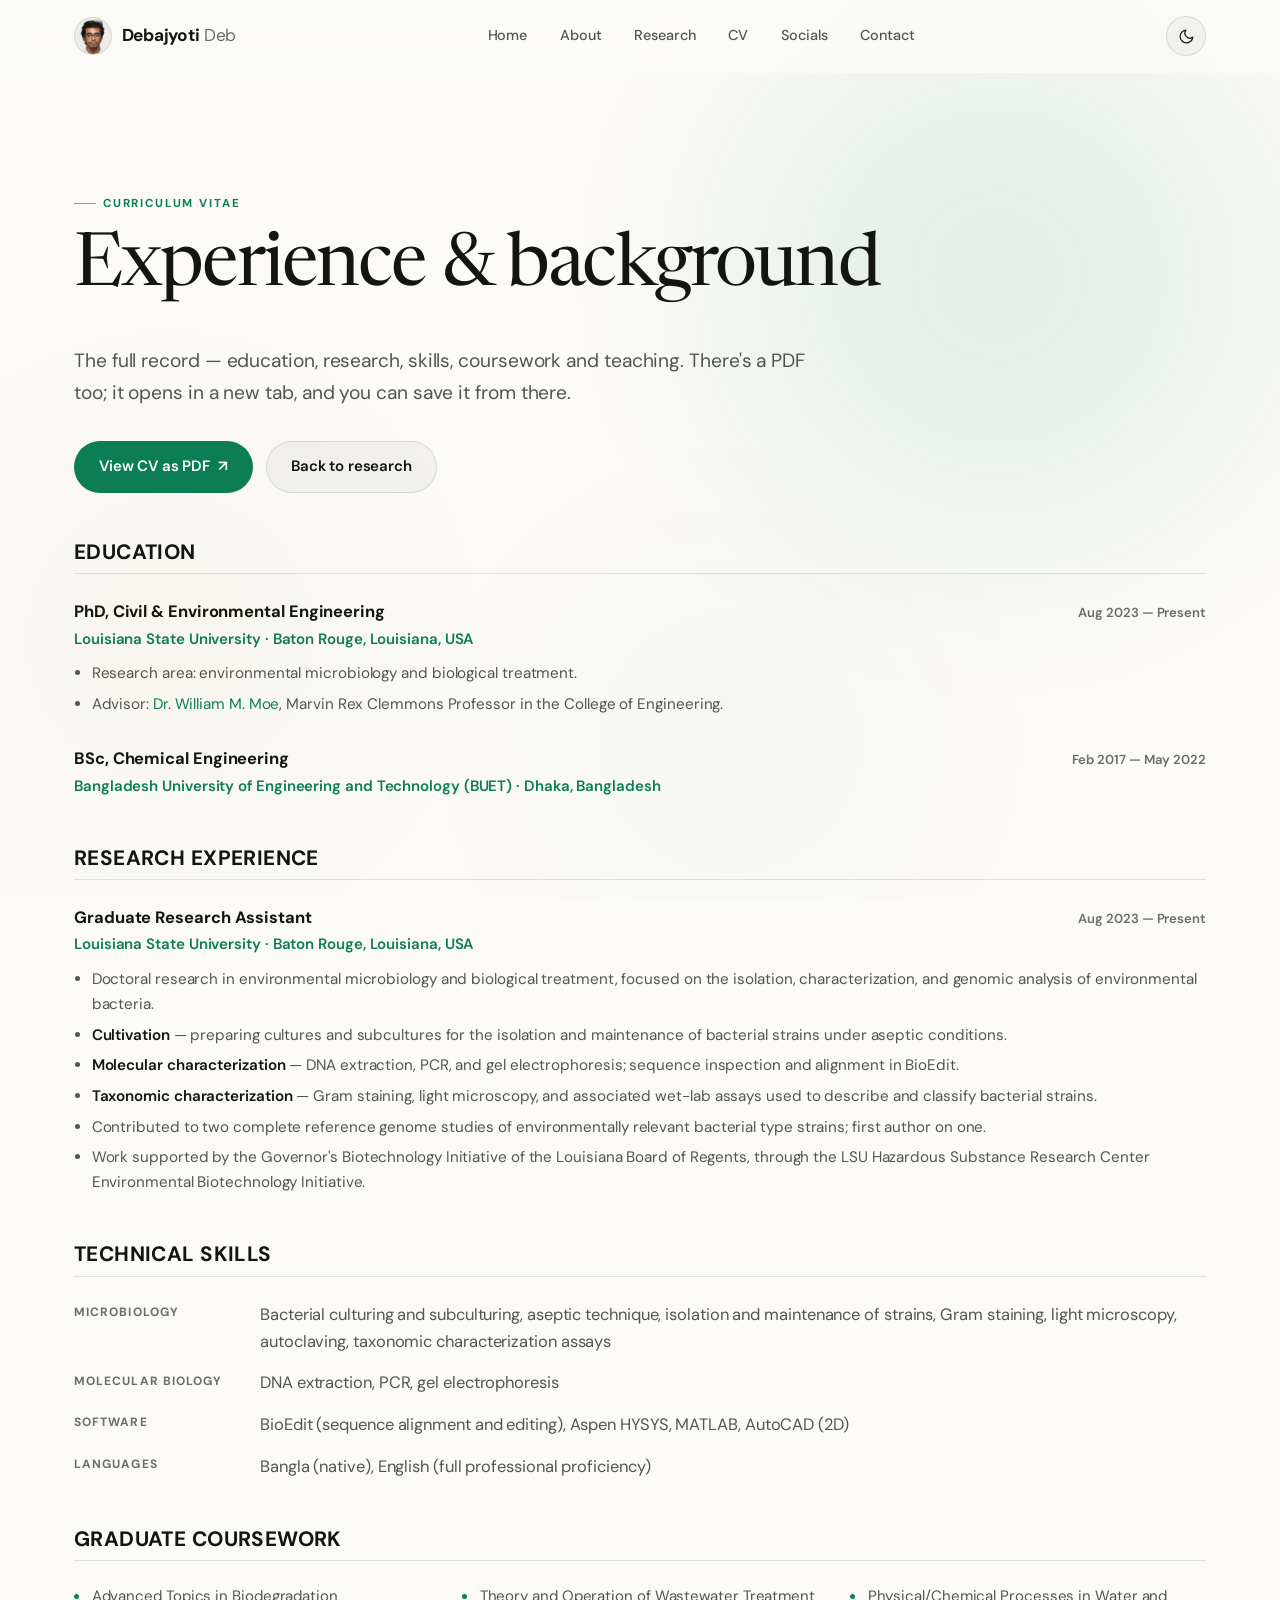
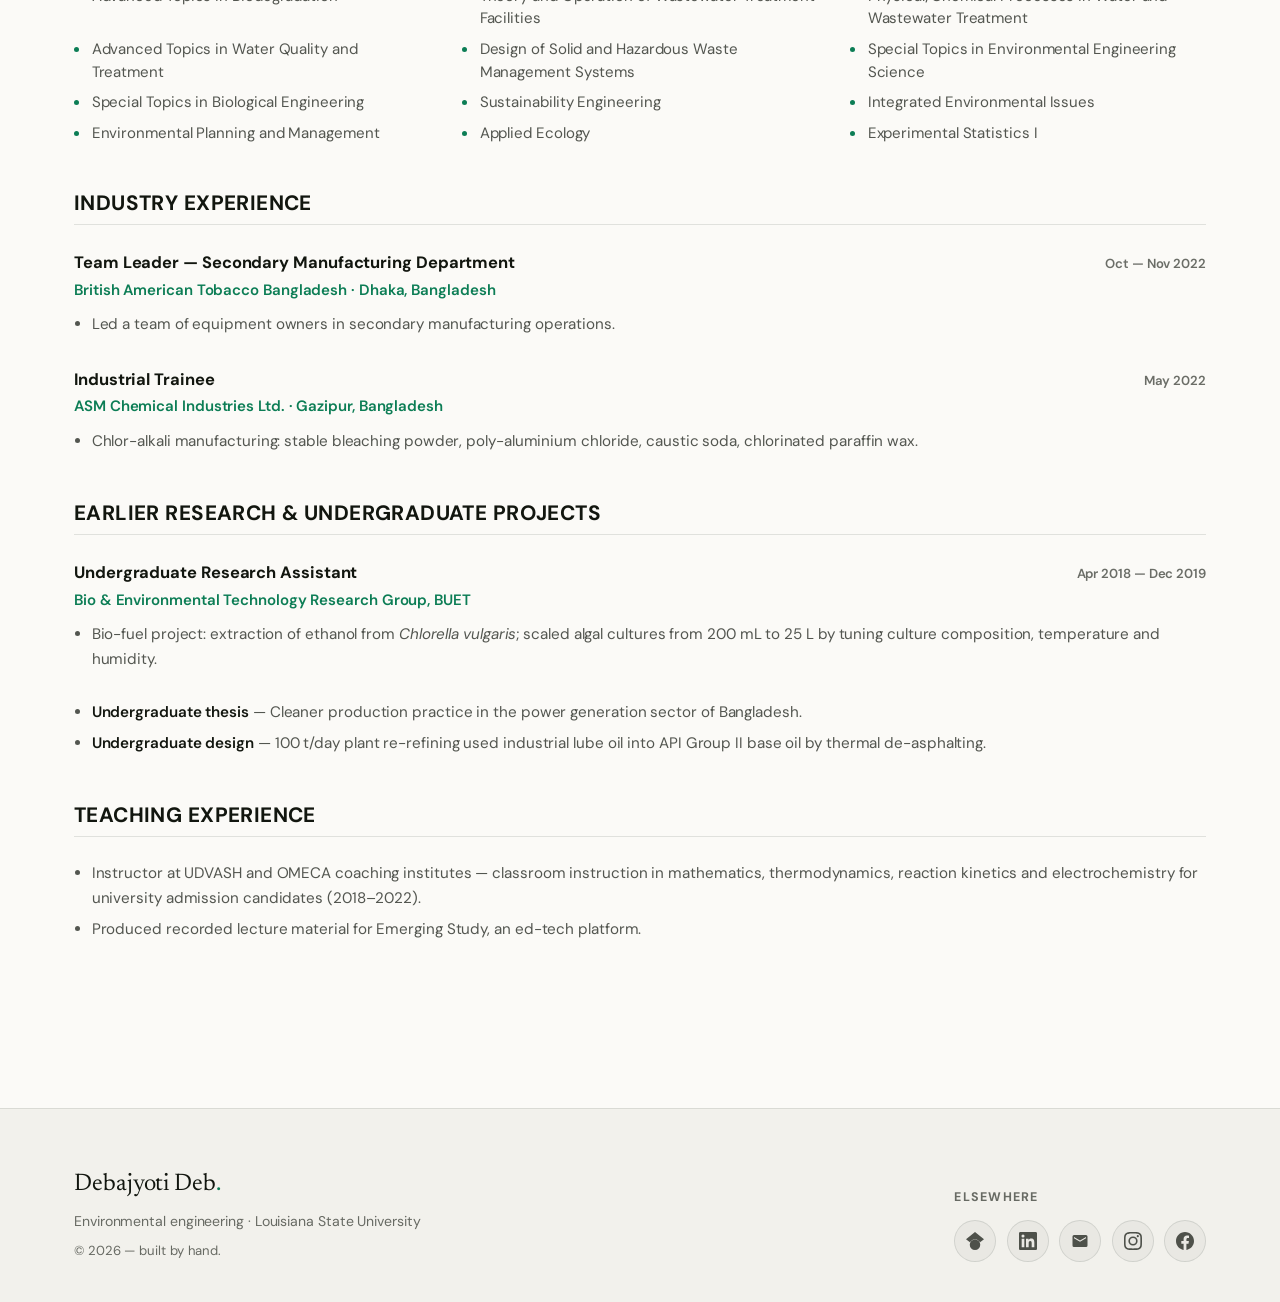
==== cv.html @ f749f559 "Reposition site around environmental microbiology; split full CV to its own page Content - Hero: bro" ====
<!DOCTYPE html>
<html lang="en">
<head>
<meta charset="UTF-8" />
<meta name="viewport" content="width=device-width, initial-scale=1.0" />
<title>CV — Debajyoti Deb</title>
<meta name="description" content="Curriculum vitae of Debajyoti Deb — education, research experience, technical skills, graduate coursework, industry experience and teaching. PhD student in Civil and Environmental Engineering at Louisiana State University." />
<link rel="canonical" href="https://debajyotideb.com/cv.html" />
<meta name="author" content="Debajyoti Deb" />
<meta name="robots" content="index, follow, max-snippet:-1, max-image-preview:large" />

<meta property="og:type" content="profile" />
<meta property="og:url" content="https://debajyotideb.com/cv.html" />
<meta property="og:site_name" content="Debajyoti Deb" />
<meta property="og:title" content="CV — Debajyoti Deb" />
<meta property="og:description" content="Education, research experience, technical skills, coursework and teaching." />
<meta property="og:image" content="https://debajyotideb.com/assets/img/og-image.png" />
<meta name="twitter:card" content="summary_large_image" />
<meta name="twitter:title" content="CV — Debajyoti Deb" />
<meta name="twitter:image" content="https://debajyotideb.com/assets/img/og-image.png" />

<link rel="icon" type="image/svg+xml" href="assets/img/favicon.svg" />
<link rel="apple-touch-icon" href="assets/img/favicon.svg" />
<script>(function(){try{var t=localStorage.getItem('theme');if(!t){t=window.matchMedia('(prefers-color-scheme: dark)').matches?'dark':'light';}document.documentElement.setAttribute('data-theme',t);}catch(e){}})();</script>
<link rel="preconnect" href="https://fonts.googleapis.com" />
<link rel="preconnect" href="https://fonts.gstatic.com" crossorigin />
<link href="https://fonts.googleapis.com/css2?family=DM+Sans:opsz,wght@9..40,300..700&family=Newsreader:ital,opsz,wght@0,6..72,300..600;1,6..72,300..500&display=swap" rel="stylesheet" />
<link rel="stylesheet" href="assets/css/style.css" />
</head>
<body data-page="cv">
<!-- Loading curtain: shown on every load, lifted by main.js -->
<div id="curtain" aria-hidden="true">
  <div class="curtain-inner">
    <span class="curtain-avatar"><img src="assets/img/favicon-180.png" alt="" /></span>
    <span class="curtain-name"><strong>Debajyoti</strong> Deb</span>
  </div>
  <div class="curtain-bar"><i></i></div>
</div>

<header id="site-header" class="site-header"></header>

<main>
  <section class="section" id="cv">
    <div class="container">
      <span class="kicker" data-reveal>Curriculum Vitae</span>
      <h1 data-reveal style="--d:.06s">Experience &amp; background</h1>
      <p class="lede" data-reveal style="--d:.12s">
        The full record — education, research, skills, coursework and teaching. There's a
        PDF too; it opens in a new tab, and you can save it from there.
      </p>
      <div class="btn-row" data-reveal style="--d:.18s">
        <!-- No `download` attribute: this opens the PDF in the browser's own viewer,
             which provides its own download and print controls. -->
        <a class="btn btn-primary" href="assets/cv/Debajyoti-Deb-CV.pdf" target="_blank" rel="noopener">
          View CV as PDF <span aria-hidden="true">↗</span>
        </a>
        <a class="btn btn-ghost" href="index.html#research">Back to research</a>
      </div>

      <!-- Education -->
      <div class="cv-section" data-reveal>
        <h3 class="cv-h">Education</h3>
        <div class="cv-entry">
          <div class="cv-head">
            <span class="cv-role">PhD, Civil &amp; Environmental Engineering</span>
            <span class="cv-when">Aug 2023 — Present</span>
          </div>
          <div class="cv-where">Louisiana State University · Baton Rouge, Louisiana, USA</div>
          <ul>
            <li>Research area: environmental microbiology and biological treatment.</li>
            <li>Advisor: <a href="https://www.lsu.edu/eng/cee/people/Moe.php" target="_blank" rel="noopener">Dr. William M. Moe</a>, Marvin Rex Clemmons Professor in the College of Engineering.</li>
          </ul>
        </div>
        <div class="cv-entry">
          <div class="cv-head">
            <span class="cv-role">BSc, Chemical Engineering</span>
            <span class="cv-when">Feb 2017 — May 2022</span>
          </div>
          <div class="cv-where">Bangladesh University of Engineering and Technology (BUET) · Dhaka, Bangladesh</div>
        </div>
      </div>

      <!-- Research experience -->
      <div class="cv-section" data-reveal>
        <h3 class="cv-h">Research Experience</h3>
        <div class="cv-entry">
          <div class="cv-head">
            <span class="cv-role">Graduate Research Assistant</span>
            <span class="cv-when">Aug 2023 — Present</span>
          </div>
          <div class="cv-where">Louisiana State University · Baton Rouge, Louisiana, USA</div>
          <ul>
            <li>Doctoral research in environmental microbiology and biological treatment, focused
                on the isolation, characterization, and genomic analysis of environmental bacteria.</li>
            <li><strong>Cultivation</strong> — preparing cultures and subcultures for the isolation
                and maintenance of bacterial strains under aseptic conditions.</li>
            <li><strong>Molecular characterization</strong> — DNA extraction, PCR, and gel
                electrophoresis; sequence inspection and alignment in BioEdit.</li>
            <li><strong>Taxonomic characterization</strong> — Gram staining, light microscopy, and
                associated wet-lab assays used to describe and classify bacterial strains.</li>
            <li>Contributed to two complete reference genome studies of environmentally relevant
                bacterial type strains; first author on one.</li>
            <li>Work supported by the Governor's Biotechnology Initiative of the Louisiana Board
                of Regents, through the LSU Hazardous Substance Research Center Environmental
                Biotechnology Initiative.</li>
          </ul>
        </div>
      </div>

      <!-- Skills -->
      <div class="cv-section" data-reveal>
        <h3 class="cv-h">Technical Skills</h3>
        <div class="cv-skills">
          <div class="cv-skill-row">
            <div class="cv-skill-label">Microbiology</div>
            <div class="muted">Bacterial culturing and subculturing, aseptic technique, isolation
              and maintenance of strains, Gram staining, light microscopy, autoclaving,
              taxonomic characterization assays</div>
          </div>
          <div class="cv-skill-row">
            <div class="cv-skill-label">Molecular biology</div>
            <div class="muted">DNA extraction, PCR, gel electrophoresis</div>
          </div>
          <div class="cv-skill-row">
            <div class="cv-skill-label">Software</div>
            <div class="muted">BioEdit (sequence alignment and editing), Aspen HYSYS, MATLAB, AutoCAD (2D)</div>
          </div>
          <div class="cv-skill-row">
            <div class="cv-skill-label">Languages</div>
            <div class="muted">Bangla (native), English (full professional proficiency)</div>
          </div>
        </div>
      </div>

      <!-- Coursework -->
      <div class="cv-section" data-reveal>
        <h3 class="cv-h">Graduate Coursework</h3>
        <div class="cv-entry">
          <div class="course-grid">
            <span>Advanced Topics in Biodegradation</span>
            <span>Theory and Operation of Wastewater Treatment Facilities</span>
            <span>Physical/Chemical Processes in Water and Wastewater Treatment</span>
            <span>Advanced Topics in Water Quality and Treatment</span>
            <span>Design of Solid and Hazardous Waste Management Systems</span>
            <span>Special Topics in Environmental Engineering Science</span>
            <span>Special Topics in Biological Engineering</span>
            <span>Sustainability Engineering</span>
            <span>Integrated Environmental Issues</span>
            <span>Environmental Planning and Management</span>
            <span>Applied Ecology</span>
            <span>Experimental Statistics I</span>
          </div>
        </div>
      </div>

      <!-- Industry -->
      <div class="cv-section" data-reveal>
        <h3 class="cv-h">Industry Experience</h3>
        <div class="cv-entry">
          <div class="cv-head">
            <span class="cv-role">Team Leader — Secondary Manufacturing Department</span>
            <span class="cv-when">Oct — Nov 2022</span>
          </div>
          <div class="cv-where">British American Tobacco Bangladesh · Dhaka, Bangladesh</div>
          <ul><li>Led a team of equipment owners in secondary manufacturing operations.</li></ul>
        </div>
        <div class="cv-entry">
          <div class="cv-head">
            <span class="cv-role">Industrial Trainee</span>
            <span class="cv-when">May 2022</span>
          </div>
          <div class="cv-where">ASM Chemical Industries Ltd. · Gazipur, Bangladesh</div>
          <ul><li>Chlor-alkali manufacturing: stable bleaching powder, poly-aluminium chloride,
                  caustic soda, chlorinated paraffin wax.</li></ul>
        </div>
      </div>

      <!-- Earlier work -->
      <div class="cv-section" data-reveal>
        <h3 class="cv-h">Earlier Research &amp; Undergraduate Projects</h3>
        <div class="cv-entry">
          <div class="cv-head">
            <span class="cv-role">Undergraduate Research Assistant</span>
            <span class="cv-when">Apr 2018 — Dec 2019</span>
          </div>
          <div class="cv-where">Bio &amp; Environmental Technology Research Group, BUET</div>
          <ul>
            <li>Bio-fuel project: extraction of ethanol from <em>Chlorella vulgaris</em>; scaled
                algal cultures from 200&nbsp;mL to 25&nbsp;L by tuning culture composition,
                temperature and humidity.</li>
          </ul>
        </div>
        <div class="cv-entry">
          <ul style="padding-left:1.1rem;">
            <li><strong>Undergraduate thesis</strong> — Cleaner production practice in the power
                generation sector of Bangladesh.</li>
            <li><strong>Undergraduate design</strong> — 100 t/day plant re-refining used industrial
                lube oil into API Group II base oil by thermal de-asphalting.</li>
          </ul>
        </div>
      </div>

      <!-- Teaching -->
      <div class="cv-section" data-reveal>
        <h3 class="cv-h">Teaching Experience</h3>
        <div class="cv-entry">
          <ul style="padding-left:1.1rem;">
            <li>Instructor at UDVASH and OMECA coaching institutes — classroom instruction in
                mathematics, thermodynamics, reaction kinetics and electrochemistry for
                university admission candidates (2018–2022).</li>
            <li>Produced recorded lecture material for Emerging Study, an ed-tech platform.</li>
          </ul>
        </div>
      </div>
    </div>
  </section>
</main>

<footer id="site-footer" class="site-footer"></footer>

<script>window.SITE_BASE = "";</script>
<script src="assets/js/main.js"></script>
<script src="assets/js/motion.js"></script>
</body>
</html>
---- assets/css/style.css ----
/* =========================================================
   Debajyoti Deb — portfolio stylesheet
   Dark-first design system that also holds up fully in light.
   Theme switches via [data-theme] on <html>.
   ========================================================= */

/* ---------------------------------------------------------
   1. Tokens
   --------------------------------------------------------- */
:root {
  /* Light theme — warm paper */
  --bg:        #fbfaf7;
  --bg-2:      #f2f1ec;
  --panel:     rgba(16, 24, 20, 0.035);
  --panel-2:   rgba(16, 24, 20, 0.06);
  --line:      rgba(16, 30, 24, 0.11);
  --line-2:    rgba(16, 30, 24, 0.2);

  --ink:       #12160f;      /* 17.5:1 on --bg */
  --ink-2:     rgba(18, 22, 15, 0.72);  /* 7.2:1  */
  --ink-3:     rgba(18, 22, 15, 0.62);  /* 4.9:1 — keeps small labels AA-legible */

  --accent:      #0c7d55;   /* emerald — the field's colour · 4.9:1 */
  --accent-2:    #0a6444;
  --accent-tint: rgba(12, 125, 85, 0.12);
  --on-accent:   #ffffff;   /* 5.2:1 on --accent */

  --ember:      #9a5410;    /* Journal's warm counterpoint · 5.3:1 */
  --ember-2:    #7d4409;
  --ember-tint: rgba(154, 84, 16, 0.12);

  --shadow-lift: 0 24px 50px -28px rgba(12, 40, 28, 0.45);

  /* Non-colour tokens (shared) */
  --disp: "Newsreader", Georgia, "Iowan Old Style", serif;
  --body: "DM Sans", -apple-system, BlinkMacSystemFont, "Segoe UI", Roboto, sans-serif;
  --ease: cubic-bezier(0.16, 1, 0.3, 1);
  --r:    20px;
  --r-sm: 12px;
  --max:  1180px;
}

:root[data-theme="dark"] {
  --bg:        #0b0d10;
  --bg-2:      #11151a;
  --panel:     rgba(255, 255, 255, 0.04);
  --panel-2:   rgba(255, 255, 255, 0.07);
  --line:      rgba(228, 248, 238, 0.1);
  --line-2:    rgba(228, 248, 238, 0.19);

  --ink:       #f2f5f3;
  --ink-2:     rgba(242, 245, 243, 0.7);
  --ink-3:     rgba(242, 245, 243, 0.5);   /* 5.0:1 — AA for small labels */

  --accent:      #2fd396;
  --accent-2:    #5ee7b5;
  --accent-tint: rgba(47, 211, 150, 0.14);
  --on-accent:   #04231a;

  --ember:      #f0a94a;
  --ember-2:    #ffc47a;
  --ember-tint: rgba(240, 169, 74, 0.14);

  --shadow-lift: 0 30px 60px -30px rgba(0, 0, 0, 0.9);
}

/* Safety net for first paint before the inline head script runs */
@media (prefers-color-scheme: dark) {
  :root:not([data-theme="light"]):not([data-theme="dark"]) {
    --bg: #0b0d10; --bg-2: #11151a;
    --panel: rgba(255,255,255,.04); --panel-2: rgba(255,255,255,.07);
    --line: rgba(228,248,238,.10); --line-2: rgba(228,248,238,.19);
    --ink: #f2f5f3; --ink-2: rgba(242,245,243,.70); --ink-3: rgba(242,245,243,.50);
    --accent: #2fd396; --accent-2: #5ee7b5; --accent-tint: rgba(47,211,150,.14);
    --on-accent: #04231a;
    --ember: #f0a94a; --ember-2: #ffc47a; --ember-tint: rgba(240,169,74,.14);
    --shadow-lift: 0 30px 60px -30px rgba(0,0,0,.9);
  }
}

/* ---------------------------------------------------------
   2. Base
   --------------------------------------------------------- */
*, *::before, *::after { box-sizing: border-box; }

html {
  color-scheme: light dark;
  scroll-behavior: smooth;
  -webkit-text-size-adjust: 100%;
}

body {
  margin: 0;
  background: var(--bg);
  color: var(--ink);
  font-family: var(--body);
  font-size: 16.5px;
  line-height: 1.65;
  letter-spacing: -0.005em;
  -webkit-font-smoothing: antialiased;
  -moz-osx-font-smoothing: grayscale;
  overflow-x: hidden;
  transition: background 0.35s var(--ease), color 0.35s var(--ease);
}

img { max-width: 100%; display: block; }

h1, h2, h3, h4 {
  margin: 0 0 0.5em;
  line-height: 1.08;
  letter-spacing: -0.025em;
  font-weight: 600;
}
h1 { font-family: var(--disp); font-size: clamp(2.6rem, 6.5vw, 4.6rem); font-weight: 400; }
h2 { font-family: var(--disp); font-size: clamp(1.9rem, 4vw, 3rem); font-weight: 400; }
h3 { font-size: clamp(1.1rem, 2vw, 1.35rem); font-weight: 700; letter-spacing: -0.015em; }

p { margin: 0 0 1.1em; color: var(--ink-2); }
strong { color: var(--ink); font-weight: 600; }

a { color: var(--accent); text-decoration: none; transition: color 0.25s var(--ease); }
a:hover { color: var(--accent-2); }

::selection { background: var(--accent); color: var(--on-accent); }

:focus-visible {
  outline: 2px solid var(--accent);
  outline-offset: 3px;
  border-radius: 4px;
}

.muted { color: var(--ink-2); }
.dim   { color: var(--ink-3); }

.container { max-width: var(--max); margin: 0 auto; padding: 0 1.5rem; }
.narrow    { max-width: 760px; }

/* Vertical padding only. These classes are routinely combined with .container
   on the SAME element (e.g. `class="section container"`), and a
   `padding: <vertical> 0` shorthand silently wipes out the container's side
   gutters — leaving text flush against the screen edge on mobile. */
.section {
  padding-top: clamp(3.5rem, 9vw, 7rem);
  padding-bottom: clamp(3.5rem, 9vw, 7rem);
}
.section-alt { background: var(--bg-2); }

/* Single-page site: keep anchored sections clear of the sticky header when
   jumped to, and give the CV sub-headings their own scale. */
section[id] { scroll-margin-top: 78px; }
.cv-h {
  font-size: clamp(1.1rem, 2vw, 1.3rem);
  font-family: var(--body);
  font-weight: 700;
  letter-spacing: 0.02em;
  text-transform: uppercase;
  padding-bottom: 0.6rem;
  margin-bottom: 1.5rem;
  border-bottom: 1px solid var(--line);
}

/* Kicker — small uppercase label above a heading */
.kicker {
  display: inline-flex;
  align-items: center;
  gap: 0.6em;
  font-size: 0.72rem;
  font-weight: 700;
  text-transform: uppercase;
  letter-spacing: 0.16em;
  color: var(--accent);
  margin-bottom: 1rem;
}
.kicker::before {
  content: "";
  width: 22px;
  height: 1px;
  background: currentColor;
  opacity: 0.6;
}

.lede {
  font-size: clamp(1.02rem, 1.7vw, 1.2rem);
  color: var(--ink-2);
  max-width: 58ch;
}

/* ---------------------------------------------------------
   3. Custom cursor  (the ring that trails and swells)
   --------------------------------------------------------- */
#cursor-dot, #cursor-ring {
  position: fixed;
  top: 0; left: 0;
  pointer-events: none;
  z-index: 9998;
  transform: translate3d(-50%, -50%, 0);
  will-change: transform;
  opacity: 0;
  transition: opacity 0.3s var(--ease);
}
body.cursor-live #cursor-dot,
body.cursor-live #cursor-ring { opacity: 1; }

#cursor-dot {
  width: 6px; height: 6px;
  border-radius: 50%;
  background: var(--accent);
  z-index: 9999;
  transition: opacity 0.3s var(--ease), width 0.3s var(--ease), height 0.3s var(--ease);
}

/* The ring is painted in a FIXED near-white and composited with
   `difference`, so it inverts whatever sits beneath it rather than
   painting a colour of its own. That single constant reads correctly
   in both themes — against the light page it resolves to near-black,
   against the dark page to near-white — and over a coloured button it
   flips to that colour's opposite. Do not swap it per theme: a
   theme-flipped value cancels itself out and the ring disappears. */
#cursor-ring {
  width: 26px; height: 26px;
  border-radius: 50%;
  border: 1.5px solid rgba(246, 243, 242, 0.75);
  opacity: 0;
  mix-blend-mode: difference;
  transition:
    width 0.4s var(--ease),
    height 0.4s var(--ease),
    background 0.35s var(--ease),
    border-color 0.35s var(--ease),
    opacity 0.3s var(--ease);
}
body.cursor-live #cursor-ring { opacity: 1; }

/* Swollen state over interactive things — the "magnify" moment.
   Keeps the difference blend so the blob inverts the button under it. */
body.cursor-live #cursor-ring.grow {
  width: 62px; height: 62px;
  background: rgba(246, 243, 242, 0.92);
  border-color: transparent;
}
body.cursor-live #cursor-dot.hide { opacity: 0; }

/* Hide entirely on touch / narrow / reduced-motion */
@media (max-width: 1024px), (pointer: coarse) {
  #cursor-dot, #cursor-ring { display: none !important; }
}

/* ---------------------------------------------------------
   3a. Ambient scroll gradient
   A fixed layer of soft radial washes sitting behind all content.
   motion.js writes --sp (scroll progress, 0..1) onto <html>, and the
   blobs drift and cross-fade against it, so the page changes colour
   as you move down. Pointer-events off; purely decorative.
   --------------------------------------------------------- */
#ambient {
  position: fixed;
  inset: 0;
  z-index: -1;
  pointer-events: none;
  overflow: hidden;
}
#ambient span {
  position: absolute;
  display: block;
  border-radius: 50%;
  filter: blur(70px);
  will-change: transform, opacity;
  transition: transform 0.6s linear, opacity 0.6s linear;
}
/* emerald — leads at the top of the page */
#ambient .a1 {
  width: 60vw; height: 60vw;
  max-width: 780px; max-height: 780px;
  top: -12%; right: -8%;
  background: radial-gradient(circle, var(--accent) 0%, transparent 68%);
  opacity: calc(0.20 - (var(--sp, 0) * 0.10));
  transform: translate3d(0, calc(var(--sp, 0) * 34vh), 0);
}
/* ember — rises through the middle */
#ambient .a2 {
  width: 55vw; height: 55vw;
  max-width: 700px; max-height: 700px;
  top: 32%; left: -14%;
  background: radial-gradient(circle, var(--ember) 0%, transparent 68%);
  opacity: calc(0.05 + (var(--sp, 0) * 0.16));
  transform: translate3d(calc(var(--sp, 0) * 16vw), calc(var(--sp, 0) * -26vh), 0);
}
/* deep accent — arrives towards the bottom */
#ambient .a3 {
  width: 50vw; height: 50vw;
  max-width: 640px; max-height: 640px;
  bottom: -18%; right: 18%;
  background: radial-gradient(circle, var(--accent-2) 0%, transparent 70%);
  opacity: calc(0.04 + (var(--sp, 0) * 0.13));
  transform: translate3d(calc(var(--sp, 0) * -20vw), calc(var(--sp, 0) * -18vh), 0);
}
/* Light mode needs a lighter touch — the washes read much stronger on paper. */
:root:not([data-theme="dark"]) #ambient span { filter: blur(85px); }
:root:not([data-theme="dark"]) #ambient .a1 { opacity: calc(0.13 - (var(--sp, 0) * 0.06)); }
:root:not([data-theme="dark"]) #ambient .a2 { opacity: calc(0.03 + (var(--sp, 0) * 0.10)); }
:root:not([data-theme="dark"]) #ambient .a3 { opacity: calc(0.03 + (var(--sp, 0) * 0.08)); }

@media (prefers-reduced-motion: reduce) {
  #ambient span { transition: none; transform: none !important; }
}

/* ---------------------------------------------------------
   3b. Loading curtain
   Sits in the HTML (not injected) so there is no flash of
   unstyled page. JS lifts it on load; the CSS animation below
   is a safety net that dismisses it even if JS never runs, so
   a script failure can never trap a visitor behind it.
   --------------------------------------------------------- */
#curtain {
  position: fixed;
  inset: 0;
  z-index: 10000;
  display: grid;
  place-content: center;
  justify-items: center;
  gap: 1.5rem;
  background: var(--bg);
  animation: curtainSafety 0s linear 4.5s forwards;
}
#curtain.lift {
  opacity: 0;
  visibility: hidden;
  pointer-events: none;
  transition: opacity 0.55s var(--ease), visibility 0s linear 0.55s;
}
@keyframes curtainSafety {
  to { opacity: 0; visibility: hidden; pointer-events: none; }
}

.curtain-inner {
  display: flex;
  align-items: center;
  gap: 0.85rem;
}
.curtain-avatar {
  width: 46px;
  height: 46px;
  border-radius: 50%;
  overflow: hidden;
  background: var(--panel-2);
  flex: none;
}
/* Uses the pre-cropped circular icon, so no CSS zoom is needed here. */
.curtain-avatar img { width: 100%; height: 100%; object-fit: cover; }

.curtain-name {
  font-size: 1.35rem;
  letter-spacing: -0.02em;
  color: var(--ink-3);
  white-space: nowrap;
}
.curtain-name strong { color: var(--ink); font-weight: 700; }

.curtain-bar {
  width: min(240px, 60vw);
  height: 2px;
  border-radius: 2px;
  background: var(--line-2);
  overflow: hidden;
}
.curtain-bar i {
  display: block;
  height: 100%;
  width: 100%;
  border-radius: 2px;
  background: var(--accent);
  transform: scaleX(0);
  transform-origin: 0 50%;
  animation: curtainFill 1.15s var(--ease) forwards;
}
@keyframes curtainFill {
  0%   { transform: scaleX(0); }
  65%  { transform: scaleX(0.7); }
  100% { transform: scaleX(1); }
}

@media (prefers-reduced-motion: reduce) {
  #curtain { display: none; }
}

/* ---------------------------------------------------------
   4. Scroll progress
   --------------------------------------------------------- */
#progress {
  position: fixed;
  top: 0; left: 0;
  height: 2px;
  width: 100%;
  transform: scaleX(0);
  transform-origin: 0 50%;
  background: linear-gradient(90deg, var(--accent), var(--accent-2));
  z-index: 9990;
  will-change: transform;
}

/* ---------------------------------------------------------
   5. Header / nav
   --------------------------------------------------------- */
.site-header {
  position: sticky;
  top: 0;
  z-index: 900;
  background: color-mix(in srgb, var(--bg) 82%, transparent);
  backdrop-filter: saturate(180%) blur(14px);
  -webkit-backdrop-filter: saturate(180%) blur(14px);
  border-bottom: 1px solid transparent;
  transition: border-color 0.35s var(--ease), background 0.35s var(--ease);
}
.site-header.stuck { border-bottom-color: var(--line); }

.nav {
  max-width: var(--max);
  margin: 0 auto;
  padding: 1rem 1.5rem;
  display: flex;
  align-items: center;
  justify-content: space-between;
  gap: 1rem;
}

/* Brand: circular thumbnail + name. Both shrink slightly once scrolled,
   so the header tightens up as you move down the page. */
.nav-brand {
  display: inline-flex;
  align-items: center;
  gap: 0.6rem;
  color: var(--ink);
  white-space: nowrap;
  line-height: 1;
}
.nav-brand:hover { text-decoration: none; }

.brand-avatar {
  width: 38px;
  height: 38px;
  border-radius: 50%;
  overflow: hidden;
  flex: none;
  background: var(--panel-2);
  border: 1px solid var(--line);
  transition: width 0.35s var(--ease), height 0.35s var(--ease);
}
.brand-avatar img { width: 100%; height: 100%; object-fit: cover; display: block; }

.brand-name {
  font-size: 1.08rem;
  letter-spacing: -0.015em;
  color: var(--ink-3);
  transition: font-size 0.35s var(--ease);
}
.brand-name strong { color: var(--ink); font-weight: 700; }
.nav-brand:hover .brand-name strong { color: var(--accent); }

.site-header.stuck .brand-avatar { width: 30px; height: 30px; }
.site-header.stuck .brand-name { font-size: 0.97rem; }

.nav-links {
  display: flex;
  align-items: center;
  gap: 0.35rem;
  list-style: none;
  margin: 0;
  padding: 0;
}
.nav-links a {
  position: relative;
  display: block;
  padding: 0.5rem 0.85rem;
  border-radius: 999px;
  color: var(--ink-2);
  font-size: 0.9rem;
  font-weight: 500;
  transition: color 0.25s var(--ease), background 0.25s var(--ease);
}
.nav-links a:hover { color: var(--ink); background: var(--panel); }
.nav-links a.active { color: var(--accent); }
.nav-links a.active::after {
  content: "";
  position: absolute;
  left: 50%; bottom: 2px;
  width: 4px; height: 4px;
  margin-left: -2px;
  border-radius: 50%;
  background: currentColor;
}
.nav-links .journal-link { color: var(--ember); }
.nav-links .journal-link:hover { color: var(--ember-2); background: var(--ember-tint); }

.nav-right { display: flex; align-items: center; gap: 0.6rem; }

.theme-toggle {
  width: 40px; height: 40px;
  display: inline-grid;
  place-items: center;
  border-radius: 50%;
  border: 1px solid var(--line);
  background: var(--panel);
  color: var(--ink);
  cursor: pointer;
  font-size: 0;
  transition: border-color 0.3s var(--ease), background 0.3s var(--ease), transform 0.3s var(--ease);
}
.theme-toggle:hover { border-color: var(--line-2); background: var(--panel-2); transform: translateY(-2px); }
.theme-toggle svg { width: 17px; height: 17px; stroke: currentColor; fill: none; stroke-width: 1.7; stroke-linecap: round; stroke-linejoin: round; }
.theme-toggle .i-sun  { display: none; }
:root[data-theme="dark"] .theme-toggle .i-sun  { display: block; }
:root[data-theme="dark"] .theme-toggle .i-moon { display: none; }

.nav-toggle {
  display: none;
  width: 42px; height: 42px;
  border-radius: var(--r-sm);
  border: 1px solid var(--line);
  background: var(--panel);
  cursor: pointer;
  padding: 0;
  place-items: center;
}
.nav-toggle i {
  display: block;
  width: 18px; height: 1.5px;
  background: var(--ink);
  border-radius: 2px;
  position: relative;
  transition: background 0.2s var(--ease);
}
.nav-toggle i::before, .nav-toggle i::after {
  content: "";
  position: absolute; left: 0;
  width: 18px; height: 1.5px;
  background: var(--ink);
  border-radius: 2px;
  transition: transform 0.35s var(--ease);
}
.nav-toggle i::before { top: -6px; }
.nav-toggle i::after  { top: 6px; }
.nav-toggle[aria-expanded="true"] i { background: transparent; }
.nav-toggle[aria-expanded="true"] i::before { transform: translateY(6px) rotate(45deg); }
.nav-toggle[aria-expanded="true"] i::after  { transform: translateY(-6px) rotate(-45deg); }

@media (max-width: 900px) {
  .nav-toggle { display: grid; }
  .nav-links {
    position: fixed;
    inset: 0 0 auto 0;
    top: 68px;
    flex-direction: column;
    align-items: stretch;
    gap: 0;
    padding: 0 1rem;
    background: var(--bg);
    border-bottom: 1px solid var(--line);
    max-height: 0;
    overflow: hidden;
    transition: max-height 0.45s var(--ease), padding 0.45s var(--ease);
  }
  .nav-links.open { max-height: 70vh; padding: 0.75rem 1rem 1.25rem; }
  .nav-links a { padding: 0.9rem 1rem; font-size: 1rem; border-radius: var(--r-sm); }
}

/* ---------------------------------------------------------
   6. Buttons
   --------------------------------------------------------- */
.btn {
  position: relative;
  display: inline-flex;
  align-items: center;
  justify-content: center;
  gap: 0.55em;
  padding: 0.85em 1.6em;
  border: 1px solid transparent;
  border-radius: 999px;
  font-family: inherit;
  font-size: 0.94rem;
  font-weight: 600;
  letter-spacing: -0.01em;
  cursor: pointer;
  overflow: hidden;
  white-space: nowrap;
  transition: transform 0.4s var(--ease), box-shadow 0.4s var(--ease),
              background 0.3s var(--ease), border-color 0.3s var(--ease), color 0.3s var(--ease);
}
/* sheen sweep */
.btn::before {
  content: "";
  position: absolute;
  inset: 0;
  background: linear-gradient(100deg, transparent 20%, rgba(255,255,255,0.28) 50%, transparent 80%);
  transform: translateX(-120%);
  transition: transform 0.75s var(--ease);
}
.btn:hover::before { transform: translateX(120%); }

.btn-primary {
  background: var(--accent);
  color: var(--on-accent);
}
.btn-primary:hover {
  color: var(--on-accent);
  transform: translateY(-3px);
  box-shadow: 0 18px 42px -14px var(--accent);
}
.btn-ghost {
  background: var(--panel);
  color: var(--ink);
  border-color: var(--line);
}
.btn-ghost:hover {
  color: var(--ink);
  background: var(--panel-2);
  border-color: var(--line-2);
  transform: translateY(-3px);
}
.btn-sm { padding: 0.6em 1.15em; font-size: 0.85rem; }

.btn-row { display: flex; flex-wrap: wrap; gap: 0.8rem; margin-top: 2rem; }

/* Arrow link */
.arrow-link {
  display: inline-flex;
  align-items: center;
  gap: 0.45em;
  font-weight: 600;
  font-size: 0.92rem;
}
.arrow-link span { transition: transform 0.35s var(--ease); }
.arrow-link:hover span { transform: translateX(5px); }

/* ---------------------------------------------------------
   7. Hero
   --------------------------------------------------------- */
.hero {
  position: relative;
  /* vertical only — see .section above */
  padding-top: clamp(3rem, 8vw, 6.5rem);
  padding-bottom: clamp(3rem, 7vw, 5.5rem);
  display: grid;
  grid-template-columns: 1.25fr 0.75fr;
  gap: clamp(2rem, 5vw, 4.5rem);
  align-items: center;
}
@media (max-width: 900px) {
  .hero { grid-template-columns: 1fr; gap: 2.5rem; }
  .hero-portrait { order: -1; justify-self: center; }
}

/* soft accent glow behind the hero */
.hero::before {
  content: "";
  position: absolute;
  top: -10%; left: 45%;
  width: 60vw; height: 60vw;
  max-width: 720px; max-height: 720px;
  background: radial-gradient(circle, var(--accent-tint), transparent 62%);
  filter: blur(30px);
  pointer-events: none;
  z-index: -1;
}

.hero h1 { margin-bottom: 1.2rem; }
.hero h1 em {
  font-style: italic;
  color: var(--accent);
}

.hero-portrait {
  position: relative;
  width: min(340px, 78vw);
  aspect-ratio: 4 / 5;
  border-radius: calc(var(--r) + 6px);
  overflow: hidden;
  border: 1px solid var(--line);
  background: var(--panel);
  box-shadow: var(--shadow-lift);
  transform-style: preserve-3d;
  transition: transform 0.5s var(--ease);
}
.hero-portrait img {
  width: 100%; height: 100%;
  object-fit: cover;
  transform: scale(1.06);
  filter: saturate(0.96) contrast(1.03);
  transition: transform 1.3s var(--ease), filter 0.7s var(--ease);
}
.hero-portrait:hover img { transform: scale(1.13); filter: saturate(1.05) contrast(1.06); }

/* duotone wash so any photo sits in the palette */
.hero-portrait::after {
  content: "";
  position: absolute; inset: 0;
  pointer-events: none;
  mix-blend-mode: soft-light;
  background: linear-gradient(150deg, var(--accent) 0%, transparent 48%, var(--ember) 100%);
  opacity: 0.5;
}

/* availability chip */
.chip {
  display: inline-flex;
  align-items: center;
  gap: 0.5em;
  padding: 0.4em 0.95em;
  border: 1px solid var(--line);
  border-radius: 999px;
  background: var(--panel);
  font-size: 0.78rem;
  font-weight: 600;
  color: var(--ink-2);
  margin-bottom: 1.5rem;
}
.chip .pulse {
  width: 7px; height: 7px;
  border-radius: 50%;
  background: var(--accent);
  box-shadow: 0 0 0 0 var(--accent);
  animation: pulse 2.4s var(--ease) infinite;
}
@keyframes pulse {
  0%   { box-shadow: 0 0 0 0 var(--accent-tint); }
  70%  { box-shadow: 0 0 0 9px transparent; }
  100% { box-shadow: 0 0 0 0 transparent; }
}

/* ---------------------------------------------------------
   8. Cards + light-follow glow  (the "magnification" family)
   --------------------------------------------------------- */
.grid { display: grid; gap: 1.4rem; }
.grid-2 { grid-template-columns: repeat(2, 1fr); }
.grid-3 { grid-template-columns: repeat(3, 1fr); }
@media (max-width: 900px) { .grid-3 { grid-template-columns: repeat(2, 1fr); } }
@media (max-width: 680px) { .grid-2, .grid-3 { grid-template-columns: 1fr; } }

/* Two-column content + sidebar that collapses cleanly */
.split {
  display: grid;
  grid-template-columns: 1.6fr 1fr;
  gap: clamp(2rem, 5vw, 4rem);
  align-items: start;
}
.split .sticky-side { position: sticky; top: 6rem; }
@media (max-width: 900px) {
  .split { grid-template-columns: 1fr; }
  .split .sticky-side { position: static; }
}

.card {
  position: relative;
  padding: 1.75rem;
  border: 1px solid var(--line);
  border-radius: var(--r);
  background: var(--panel);
  overflow: hidden;
  transition: transform 0.5s var(--ease), border-color 0.4s var(--ease),
              background 0.4s var(--ease), box-shadow 0.5s var(--ease);
}
/* pointer-following highlight, driven by --mx/--my from JS */
.card::before {
  content: "";
  position: absolute;
  inset: 0;
  background: radial-gradient(340px circle at var(--mx, 50%) var(--my, 50%), var(--accent-tint), transparent 65%);
  opacity: 0;
  transition: opacity 0.45s var(--ease);
  pointer-events: none;
}
.card:hover::before { opacity: 1; }
.card:hover {
  transform: translateY(-6px);
  border-color: var(--line-2);
  background: var(--panel-2);
  box-shadow: var(--shadow-lift);
}
.card > * { position: relative; z-index: 1; }

.card-num {
  font-family: var(--disp);
  font-size: 0.95rem;
  color: var(--accent);
  letter-spacing: 0.04em;
  margin-bottom: 0.9rem;
  display: block;
}

.tag {
  display: inline-block;
  padding: 0.3em 0.8em;
  border-radius: 999px;
  background: var(--accent-tint);
  color: var(--accent);
  font-size: 0.7rem;
  font-weight: 700;
  text-transform: uppercase;
  letter-spacing: 0.09em;
}

/* ---------------------------------------------------------
   9. Stats
   --------------------------------------------------------- */
.stats {
  display: grid;
  grid-template-columns: repeat(auto-fit, minmax(150px, 1fr));
  gap: 1px;
  background: var(--line);
  border: 1px solid var(--line);
  border-radius: var(--r);
  overflow: hidden;
}
.stat {
  background: var(--bg);
  padding: 1.75rem 1.4rem;
  transition: background 0.4s var(--ease);
}
.stat:hover { background: var(--panel); }
.stat-num {
  font-family: var(--disp);
  font-size: clamp(1.9rem, 4vw, 2.7rem);
  line-height: 1;
  color: var(--ink);
  margin-bottom: 0.35rem;
  display: flex;
  align-items: center;
  gap: 0.6rem;
  min-height: 44px;
}
.stat-label {
  font-size: 0.78rem;
  letter-spacing: 0.02em;
  color: var(--ink-3);
  font-weight: 600;
}
/* Institution marks. Sized by height so the two logos sit on a common
   baseline despite different aspect ratios. */
.stat-logo {
  height: 38px;
  width: auto;
  max-width: 92px;
  object-fit: contain;
  flex: none;
}
/* Crest-style marks (BUET) carry more detail than a wordmark, so they need
   more height to stay legible. */
.stat-logo-lg { height: 54px; max-width: 60px; }
/* Institution name set smaller than the stat figures, so the logo leads. */
.stat-word { font-size: 0.66em; letter-spacing: -0.01em; }
/* On dark backgrounds render the LSU wordmark in solid white — that is the
   brand-approved reversed treatment. A plain invert() would shift its purple
   to a colour LSU does not use. Light mode keeps the original purple. */
:root[data-theme="dark"] .stat-logo.invertible { filter: brightness(0) invert(1); }
/* On phones the three cards fall into a 2x2 grid and leave a dead cell in the
   corner. Give the last card (LSU) the full width and centre its contents so
   the block reads as finished. Above 500px all three fit on one row; below
   350px they already stack one per row — so this only applies in between. */
@media (min-width: 350px) and (max-width: 499px) {
  .stats { grid-template-columns: repeat(2, 1fr); }
  .stat:last-child { grid-column: 1 / -1; }
  .stat:last-child .stat-num { justify-content: center; }
  .stat:last-child .stat-label { text-align: center; }
}

/* ---------------------------------------------------------
   10. Publications
   --------------------------------------------------------- */
.pub {
  display: grid;
  grid-template-columns: auto 1fr;
  gap: 1.5rem;
  padding: 1.6rem 1.2rem;
  border-radius: var(--r-sm);
  border-bottom: 1px solid var(--line);
  transition: background 0.4s var(--ease), transform 0.4s var(--ease);
}
.pub:last-child { border-bottom: none; }
.pub:hover { background: var(--panel); transform: translateX(5px); }
.pub-index {
  font-family: var(--disp);
  font-size: 0.9rem;
  color: var(--accent);
  padding-top: 0.25rem;
}
.pub-title { font-weight: 600; font-size: 1.05rem; color: var(--ink); margin-bottom: 0.3rem; line-height: 1.35; }
.pub-meta  { font-size: 0.9rem; color: var(--ink-3); margin-bottom: 0.6rem; }
.pub-links { display: flex; gap: 1.1rem; flex-wrap: wrap; }
.pub-links a { font-size: 0.85rem; font-weight: 600; }
@media (max-width: 600px) {
  .pub { grid-template-columns: 1fr; gap: 0.5rem; padding: 1.4rem 0.6rem; }
}

/* ---------------------------------------------------------
   11. Gallery
   --------------------------------------------------------- */
.gallery-grid {
  display: grid;
  grid-template-columns: repeat(auto-fill, minmax(310px, 1fr));
  gap: 1.4rem;
}
.embed-slot {
  border-radius: var(--r);
  overflow: hidden;
  border: 1px solid var(--line);
  background: var(--panel);
  transition: transform 0.5s var(--ease), border-color 0.4s var(--ease), box-shadow 0.5s var(--ease);
}
.embed-slot:hover {
  transform: translateY(-5px);
  border-color: var(--line-2);
  box-shadow: var(--shadow-lift);
}
/* Section header for each gallery platform */
.gallery-section { margin-top: clamp(2.5rem, 5vw, 3.5rem); }
.gallery-head {
  display: flex;
  align-items: center;
  justify-content: space-between;
  gap: 1rem;
  flex-wrap: wrap;
  padding-bottom: 0.9rem;
  margin-bottom: 1.5rem;
  border-bottom: 1px solid var(--line);
}
/* h3 on the single-page site; h2 kept so either level styles the same.
   Deliberately NOT uppercased — brand names are set the way each brand
   writes them (Instagram, Facebook, LinkedIn). */
.gallery-head h2,
.gallery-head h3 {
  display: flex;
  align-items: center;
  gap: 0.55rem;
  font-family: var(--body);
  font-size: 1.15rem;
  font-weight: 700;
  letter-spacing: -0.01em;
  margin: 0;
}
/* No fill here — the glyphs carry their own brand colours. */
.gallery-head h2 svg,
.gallery-head h3 svg { width: 20px; height: 20px; flex: none; }
.gallery-head .handle { font-size: 0.9rem; color: var(--ink-3); }

/* A photo the site hosts itself (from assets/img/gallery/) */
.photo-card {
  margin: 0;
  border-radius: var(--r);
  overflow: hidden;
  border: 1px solid var(--line);
  background: var(--panel);
  transition: transform 0.5s var(--ease), border-color 0.4s var(--ease),
              box-shadow 0.5s var(--ease);
}
.photo-card img {
  width: 100%;
  height: 270px;
  object-fit: cover;
  display: block;
  transition: transform 1.1s var(--ease);
}
.photo-card:hover {
  transform: translateY(-5px);
  border-color: var(--line-2);
  box-shadow: var(--shadow-lift);
}
.photo-card:hover img { transform: scale(1.05); }
.photo-card figcaption {
  padding: 0.85rem 1rem;
  font-size: 0.88rem;
  color: var(--ink-2);
  border-top: 1px solid var(--line);
}

/* The three profile cards, side by side */
.profile-row {
  display: grid;
  grid-template-columns: repeat(3, 1fr);
  gap: 1.4rem;
}
@media (max-width: 820px) { .profile-row { grid-template-columns: 1fr; } }

/* Profile card linking out to one network */
.gallery-link-card {
  display: flex;
  flex-direction: column;
  justify-content: flex-start;
  align-items: center;
  gap: 0.75rem;
  text-align: center;
  padding: 2.25rem 1.5rem;
  border: 1px solid var(--line);
  border-radius: var(--r);
  background: var(--panel);
  color: var(--ink-2);
  transition: border-color 0.35s var(--ease), background 0.35s var(--ease),
              transform 0.45s var(--ease), box-shadow 0.45s var(--ease);
}
.gallery-link-card:hover { box-shadow: var(--shadow-lift); }
.gallery-link-card:hover {
  text-decoration: none;
  color: var(--ink-2);
  border-color: var(--accent);
  background: var(--panel-2);
  transform: translateY(-4px);
}
.gallery-link-card strong { color: var(--ink); font-size: 1rem; }
.gallery-link-card span { font-size: 0.88rem; color: var(--ink-3); }
.gallery-link-card .glc-handle {
  font-size: 0.86rem;
  color: var(--accent);
  font-weight: 600;
  margin-top: -0.5rem;
}

/* Profile photo with the platform's mark badged onto it */
.glc-avatar {
  position: relative;
  width: 72px;
  height: 72px;
  flex: none;
  margin-bottom: 0.2rem;
}
.glc-avatar img {
  width: 100%;
  height: 100%;
  border-radius: 50%;
  object-fit: cover;
  border: 2px solid var(--line-2);
  transition: border-color 0.35s var(--ease);
}
.gallery-link-card:hover .glc-avatar img { border-color: var(--accent); }

.glc-badge {
  position: absolute;
  right: -3px;
  bottom: -3px;
  width: 28px;
  height: 28px;
  border-radius: 50%;
  display: grid;
  place-items: center;
  background: var(--bg);
  border: 2px solid var(--bg);
  box-shadow: 0 2px 8px rgba(0, 0, 0, 0.28);
}
.glc-badge svg { width: 17px; height: 17px; display: block; }

.embed-placeholder {
  min-height: 280px;
  display: grid;
  place-items: center;
  text-align: center;
  padding: 2rem;
  color: var(--ink-3);
  font-size: 0.9rem;
  line-height: 1.7;
  border: 1.5px dashed var(--line);
  border-radius: var(--r);
  background: var(--panel);
}
.embed-placeholder code {
  color: var(--accent);
  font-size: 0.85em;
  background: var(--accent-tint);
  padding: 0.15em 0.45em;
  border-radius: 5px;
}

/* ---------------------------------------------------------
   11b. CV
   --------------------------------------------------------- */
.cv-section { margin-top: 3rem; }
.cv-section > h2 {
  font-size: clamp(1.15rem, 2vw, 1.4rem);
  font-family: var(--body);
  font-weight: 700;
  letter-spacing: 0.02em;
  text-transform: uppercase;
  padding-bottom: 0.6rem;
  margin-bottom: 1.5rem;
  border-bottom: 1px solid var(--line);
}
.cv-entry { margin-bottom: 1.75rem; }
.cv-entry:last-child { margin-bottom: 0; }
.cv-head {
  display: flex;
  justify-content: space-between;
  align-items: baseline;
  gap: 1rem;
  flex-wrap: wrap;
}
.cv-role { font-weight: 700; color: var(--ink); }
.cv-when {
  font-size: 0.82rem;
  color: var(--ink-3);
  font-weight: 600;
  white-space: nowrap;
  font-variant-numeric: tabular-nums;
}
.cv-where { color: var(--accent); font-size: 0.94rem; font-weight: 600; margin-top: 0.1rem; }
.cv-entry ul { margin: 0.6rem 0 0; padding-left: 1.1rem; }
.cv-entry li { color: var(--ink-2); margin-bottom: 0.35rem; font-size: 0.95rem; }
/* Closing call-to-action at the end of the CV — offered after reading */
.cv-footer-cta {
  margin-top: 3.5rem;
  padding: 2.25rem 1.5rem;
  border: 1px solid var(--line);
  border-radius: var(--r);
  background: var(--panel);
  text-align: center;
}

.course-grid {
  display: grid;
  grid-template-columns: repeat(auto-fit, minmax(290px, 1fr));
  gap: 0.5rem 2rem;
}
.course-grid span {
  position: relative;
  padding-left: 1.1rem;
  color: var(--ink-2);
  font-size: 0.94rem;
  line-height: 1.5;
}
.course-grid span::before {
  content: "";
  position: absolute;
  left: 0; top: 0.6em;
  width: 5px; height: 5px;
  border-radius: 50%;
  background: var(--accent);
}

.cv-skills { display: grid; gap: 0.9rem; }
.cv-skill-row { display: grid; grid-template-columns: 170px 1fr; gap: 1rem; }
@media (max-width: 600px) { .cv-skill-row { grid-template-columns: 1fr; gap: 0.2rem; } }
.cv-skill-label {
  font-size: 0.75rem; font-weight: 700; text-transform: uppercase;
  letter-spacing: 0.09em; color: var(--ink-3); padding-top: 0.15rem;
}

/* ---------------------------------------------------------
   12. Forms
   --------------------------------------------------------- */
.field { display: flex; flex-direction: column; gap: 0.45rem; margin-bottom: 1.2rem; }
.field label {
  font-size: 0.78rem;
  font-weight: 700;
  text-transform: uppercase;
  letter-spacing: 0.09em;
  color: var(--ink-3);
}
.field input, .field textarea {
  padding: 0.85em 1em;
  border: 1px solid var(--line);
  border-radius: var(--r-sm);
  background: var(--bg);
  color: var(--ink);
  font-family: inherit;
  font-size: 0.95rem;
  transition: border-color 0.3s var(--ease), box-shadow 0.3s var(--ease), background 0.3s var(--ease);
}
.field textarea { resize: vertical; min-height: 130px; }
.field input:focus, .field textarea:focus {
  outline: none;
  border-color: var(--accent);
  box-shadow: 0 0 0 4px var(--accent-tint);
}
.field input::placeholder, .field textarea::placeholder { color: var(--ink-3); }

/* ---------------------------------------------------------
   13. Journal — informal side, ember accent
   --------------------------------------------------------- */
.journal-scope {
  --accent:      var(--ember);
  --accent-2:    var(--ember-2);
  --accent-tint: var(--ember-tint);
  --on-accent:   #ffffff;   /* white on the deep light-mode ember · 5.8:1 */
}
/* Dark-mode ember is a bright amber, so it needs dark text instead. */
:root[data-theme="dark"] .journal-scope { --on-accent: #241505; }

.journal-hero {
  /* vertical only — see .section above */
  padding-top: clamp(3rem, 7vw, 5rem);
  padding-bottom: 2.5rem;
  border-bottom: 1px dashed var(--line);
}
.journal-hero h1 { font-style: italic; }

.post-card {
  display: flex;
  flex-direction: column;
  gap: 0.7rem;
  padding: 1.75rem;
  border: 1px solid var(--line);
  border-radius: var(--r);
  background: var(--panel);
  color: inherit;
  position: relative;
  overflow: hidden;
  transition: transform 0.5s var(--ease), border-color 0.4s var(--ease),
              background 0.4s var(--ease), box-shadow 0.5s var(--ease);
}
.post-card::before {
  content: "";
  position: absolute; inset: 0;
  background: radial-gradient(340px circle at var(--mx, 50%) var(--my, 50%), var(--ember-tint), transparent 65%);
  opacity: 0;
  transition: opacity 0.45s var(--ease);
  pointer-events: none;
}
.post-card:hover::before { opacity: 1; }
.post-card:hover {
  transform: translateY(-6px);
  border-color: var(--line-2);
  background: var(--panel-2);
  box-shadow: var(--shadow-lift);
  color: inherit;
}
.post-card > * { position: relative; z-index: 1; }
.post-card h3 { transition: color 0.3s var(--ease); }
.post-card:hover h3 { color: var(--ember); }

/* Journal section headers */
.journal-section { margin-top: clamp(2.75rem, 6vw, 4rem); }
.journal-section-head {
  padding-bottom: 0.9rem;
  margin-bottom: 1.5rem;
  border-bottom: 1px solid var(--line);
}
.journal-section-head h2 {
  font-family: var(--body);
  font-size: 1.05rem;
  font-weight: 700;
  text-transform: uppercase;
  letter-spacing: 0.08em;
  margin: 0 0 0.3rem;
}
.journal-section-head p { margin: 0; font-size: 0.9rem; color: var(--ink-3); }
.journal-empty {
  padding: 1.75rem;
  border: 1.5px dashed var(--line);
  border-radius: var(--r);
  color: var(--ink-3);
  font-size: 0.92rem;
}

/* ---- IMDb ratings ---- */
.imdb-stats {
  display: grid;
  grid-template-columns: repeat(auto-fit, minmax(120px, 1fr));
  gap: 1px;
  background: var(--line);
  border: 1px solid var(--line);
  border-radius: var(--r);
  overflow: hidden;
  margin-bottom: 1.75rem;
}
.imdb-stat { background: var(--bg); padding: 1.15rem 1rem; }
.imdb-stat b {
  display: block;
  font-family: var(--disp);
  font-size: 1.6rem;
  line-height: 1;
  color: var(--ink);
  margin-bottom: 0.3rem;
  font-variant-numeric: tabular-nums;
}
.imdb-stat span {
  font-size: 0.74rem;
  text-transform: uppercase;
  letter-spacing: 0.08em;
  color: var(--ink-3);
  font-weight: 600;
}

/* Toggle between the top-rated list and the recent list */
.imdb-tabs { display: flex; gap: 0.5rem; flex-wrap: wrap; margin-bottom: 1.25rem; }
.imdb-tab {
  padding: 0.5em 1.1em;
  border-radius: 999px;
  border: 1px solid var(--line);
  background: var(--panel);
  color: var(--ink-2);
  font: inherit;
  font-size: 0.86rem;
  font-weight: 600;
  cursor: pointer;
  transition: color 0.25s var(--ease), background 0.25s var(--ease), border-color 0.25s var(--ease);
}
.imdb-tab:hover { color: var(--ink); border-color: var(--line-2); }
.imdb-tab[aria-selected="true"] {
  background: var(--accent);
  border-color: transparent;
  color: var(--on-accent);
}

.rating-row {
  display: grid;
  grid-template-columns: auto 1fr auto;
  gap: 0 1.1rem;
  align-items: center;
  padding: 0.85rem 1.1rem;
  border-radius: var(--r-sm);
  border-bottom: 1px solid var(--line);
  color: inherit;
  transition: background 0.3s var(--ease), transform 0.3s var(--ease);
}
.rating-row:last-child { border-bottom: none; }
.rating-row:hover {
  background: var(--panel);
  transform: translateX(4px);
  text-decoration: none;
  color: inherit;
}
/* His own score — the headline number on each row */
.rating-mine {
  font-family: var(--disp);
  font-size: 1.45rem;
  line-height: 1;
  width: 2.4ch;
  text-align: right;
  color: var(--ember);
  font-variant-numeric: tabular-nums;
}
.rating-title { font-weight: 600; color: var(--ink); }
.rating-title .yr { color: var(--ink-3); font-weight: 400; margin-left: 0.45rem; font-size: 0.9em; }
.rating-note { font-size: 0.85rem; color: var(--ink-3); margin-top: 0.15rem; }
/* IMDb's own average, kept quiet so his score leads */
.rating-imdb {
  font-size: 0.8rem;
  color: var(--ink-3);
  white-space: nowrap;
  font-variant-numeric: tabular-nums;
}
.rating-imdb b { color: var(--ink-2); font-weight: 600; }
@media (max-width: 560px) {
  .rating-row { grid-template-columns: auto 1fr; }
  .rating-imdb { grid-column: 2; margin-top: 0.2rem; }
}

.post-meta {
  font-size: 0.78rem;
  color: var(--ink-3);
  text-transform: uppercase;
  letter-spacing: 0.09em;
  font-weight: 600;
}

.post-body {
  font-family: var(--disp);
  font-size: 1.16rem;
  line-height: 1.75;
  color: var(--ink-2);
}
.post-body p { margin-bottom: 1.3em; color: inherit; }
.post-body p:first-of-type::first-letter {
  font-size: 3.4em;
  float: left;
  line-height: 0.82;
  padding: 0.06em 0.1em 0 0;
  color: var(--ember);
}

/* ---------------------------------------------------------
   13b. Social icon links
   --------------------------------------------------------- */
.social-row {
  display: flex;
  flex-wrap: wrap;
  gap: 0.65rem;
  align-items: center;
}
.social-btn {
  --brand: var(--accent);
  position: relative;
  width: 42px;
  height: 42px;
  display: inline-grid;
  place-items: center;
  border-radius: 50%;
  border: 1px solid var(--line);
  background: var(--panel);
  color: var(--ink-2);
  transition: color 0.3s var(--ease), border-color 0.3s var(--ease),
              background 0.3s var(--ease), transform 0.35s var(--ease);
}
.social-btn svg { width: 18px; height: 18px; fill: currentColor; display: block; }
.social-btn:hover {
  color: var(--brand);
  border-color: var(--brand);
  background: var(--panel-2);
  transform: translateY(-3px);
  text-decoration: none;
}
/* Per-network hover colour. Kept subtle — the ring and glyph tint only. */
.social-btn[data-net="linkedin"]  { --brand: #0a66c2; }
.social-btn[data-net="instagram"] { --brand: #d62976; }
.social-btn[data-net="facebook"]  { --brand: #1877f2; }
.social-btn[data-net="scholar"]   { --brand: #4285f4; }
.social-btn[data-net="email"]     { --brand: var(--accent); }
:root[data-theme="dark"] .social-btn[data-net="linkedin"]  { --brand: #4d9fe8; }
:root[data-theme="dark"] .social-btn[data-net="facebook"]  { --brand: #5c9dfa; }
:root[data-theme="dark"] .social-btn[data-net="scholar"]   { --brand: #7aa9f7; }
:root[data-theme="dark"] .social-btn[data-net="instagram"] { --brand: #f56aa4; }

/* Wider labelled variant, used on the Contact page */
.social-btn.labelled {
  width: auto;
  height: auto;
  border-radius: 999px;
  padding: 0.6em 1.15em;
  gap: 0.55em;
  grid-auto-flow: column;
  font-size: 0.88rem;
  font-weight: 600;
}

/* ---------------------------------------------------------
   14. Footer
   --------------------------------------------------------- */
.site-footer {
  border-top: 1px solid var(--line);
  padding: 3.5rem 0 2.5rem;
  margin-top: 3rem;
  background: var(--bg-2);
}
.footer-inner {
  display: flex;
  justify-content: space-between;
  align-items: flex-end;
  flex-wrap: wrap;
  gap: 2rem;
}
.footer-brand { font-family: var(--disp); font-size: 1.5rem; margin-bottom: 0.4rem; }
.footer-links { display: flex; gap: 1.5rem; flex-wrap: wrap; }
.footer-links a {
  color: var(--ink-3);
  font-size: 0.88rem;
  font-weight: 500;
  transition: color 0.3s var(--ease), transform 0.3s var(--ease);
  display: inline-block;
}
.footer-links a:hover { color: var(--accent); transform: translateY(-2px); }

/* ---------------------------------------------------------
   15. Reveal on scroll
   --------------------------------------------------------- */
/* Hidden ONLY once motion.js has confirmed it is running (`.js-motion` on
   <html>). Without JS the content just renders — it can never be stranded
   at opacity 0. */
.js-motion [data-reveal] {
  opacity: 0;
  transform: translateY(22px);
  transition: opacity 0.9s var(--ease), transform 0.9s var(--ease);
  transition-delay: var(--d, 0s);
}
.js-motion [data-reveal].in { opacity: 1; transform: none; }

/* ---------------------------------------------------------
   16. Reduced motion
   --------------------------------------------------------- */
@media (prefers-reduced-motion: reduce) {
  html { scroll-behavior: auto; }
  *, *::before, *::after {
    animation-duration: 0.001ms !important;
    animation-iteration-count: 1 !important;
    transition-duration: 0.001ms !important;
  }
  .js-motion [data-reveal] { opacity: 1; transform: none; }
  #cursor-dot, #cursor-ring { display: none !important; }
}
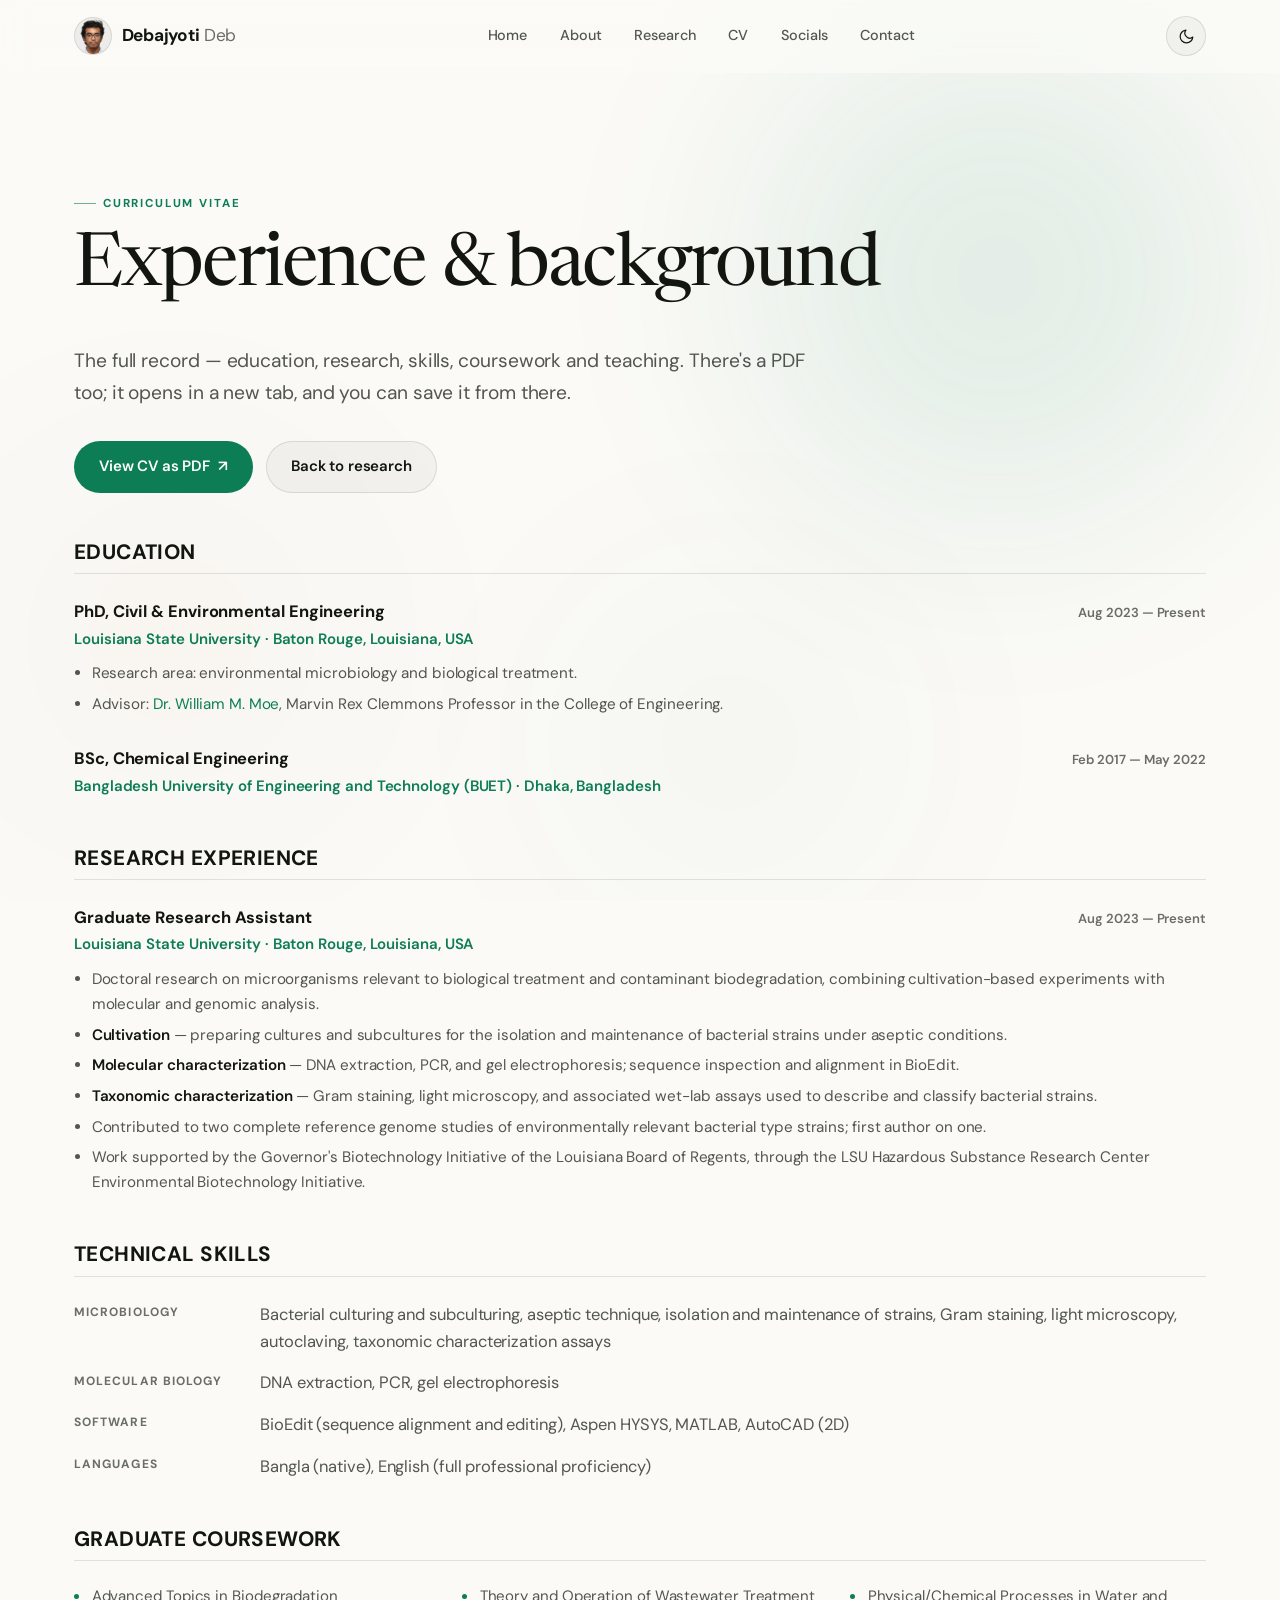
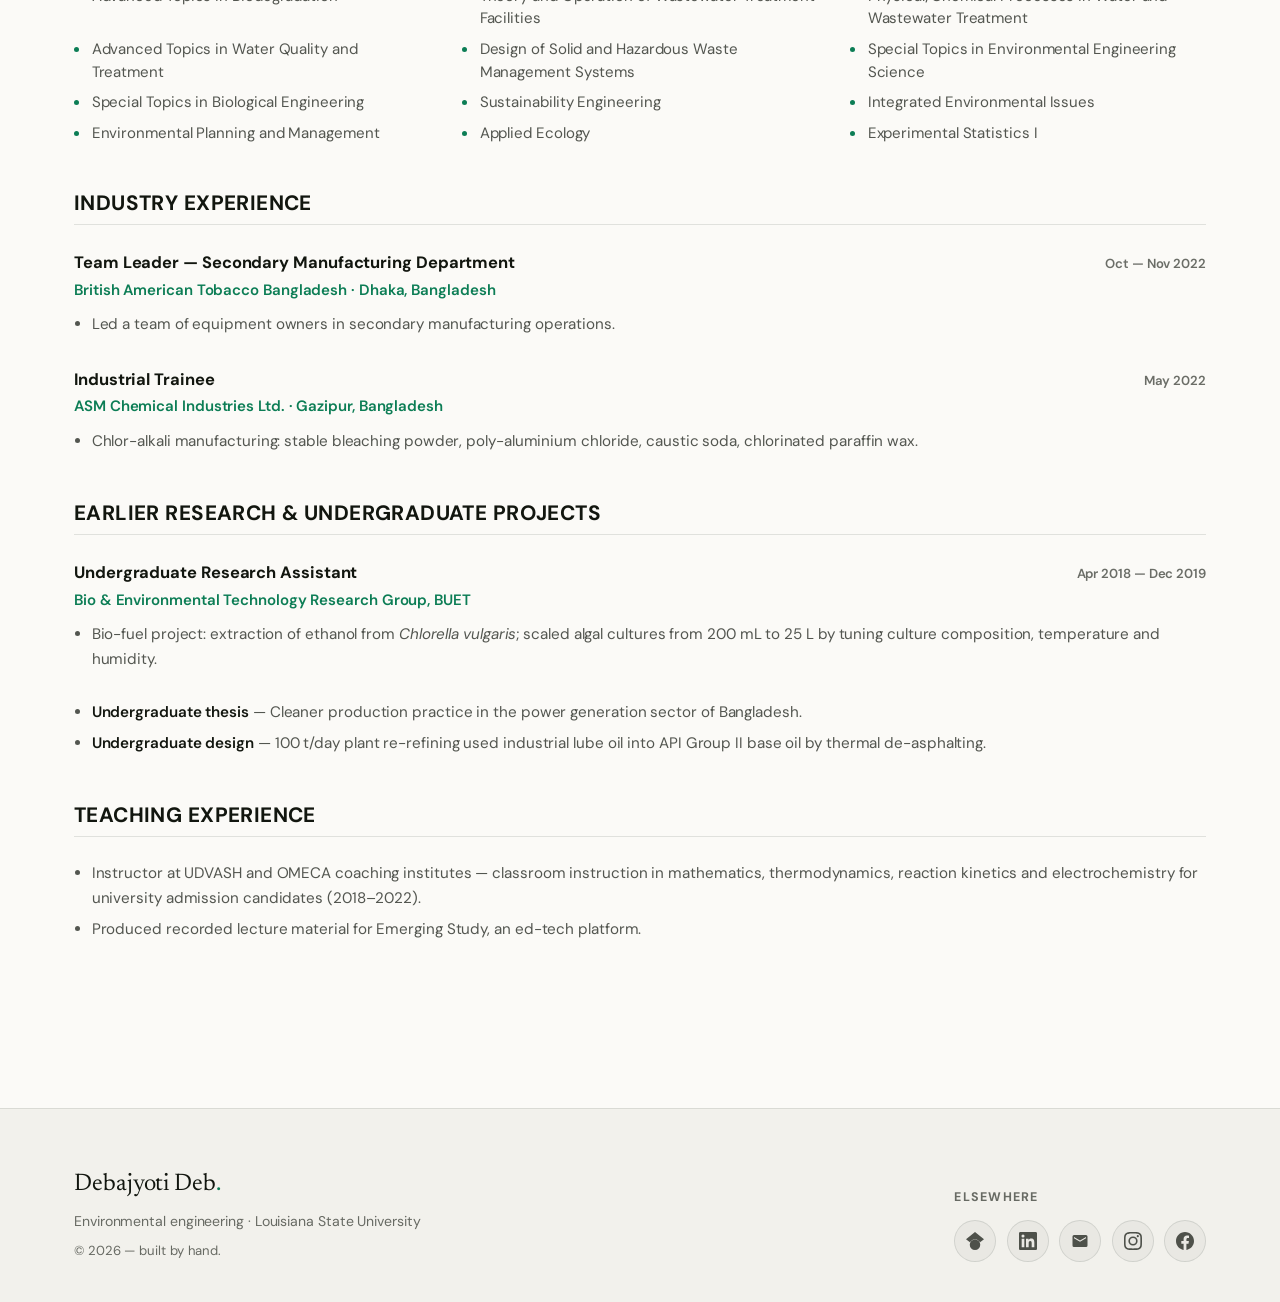
==== commit 3a9e05f6: "Correct research wording: restore engineering identity, drop generic phrasing Content correction to " ====
--- a/cv.html
+++ b/cv.html
@@ -90,8 +90,9 @@
           </div>
           <div class="cv-where">Louisiana State University · Baton Rouge, Louisiana, USA</div>
           <ul>
-            <li>Doctoral research in environmental microbiology and biological treatment, focused
-                on the isolation, characterization, and genomic analysis of environmental bacteria.</li>
+            <li>Doctoral research on microorganisms relevant to biological treatment and
+                contaminant biodegradation, combining cultivation-based experiments with
+                molecular and genomic analysis.</li>
             <li><strong>Cultivation</strong> — preparing cultures and subcultures for the isolation
                 and maintenance of bacterial strains under aseptic conditions.</li>
             <li><strong>Molecular characterization</strong> — DNA extraction, PCR, and gel
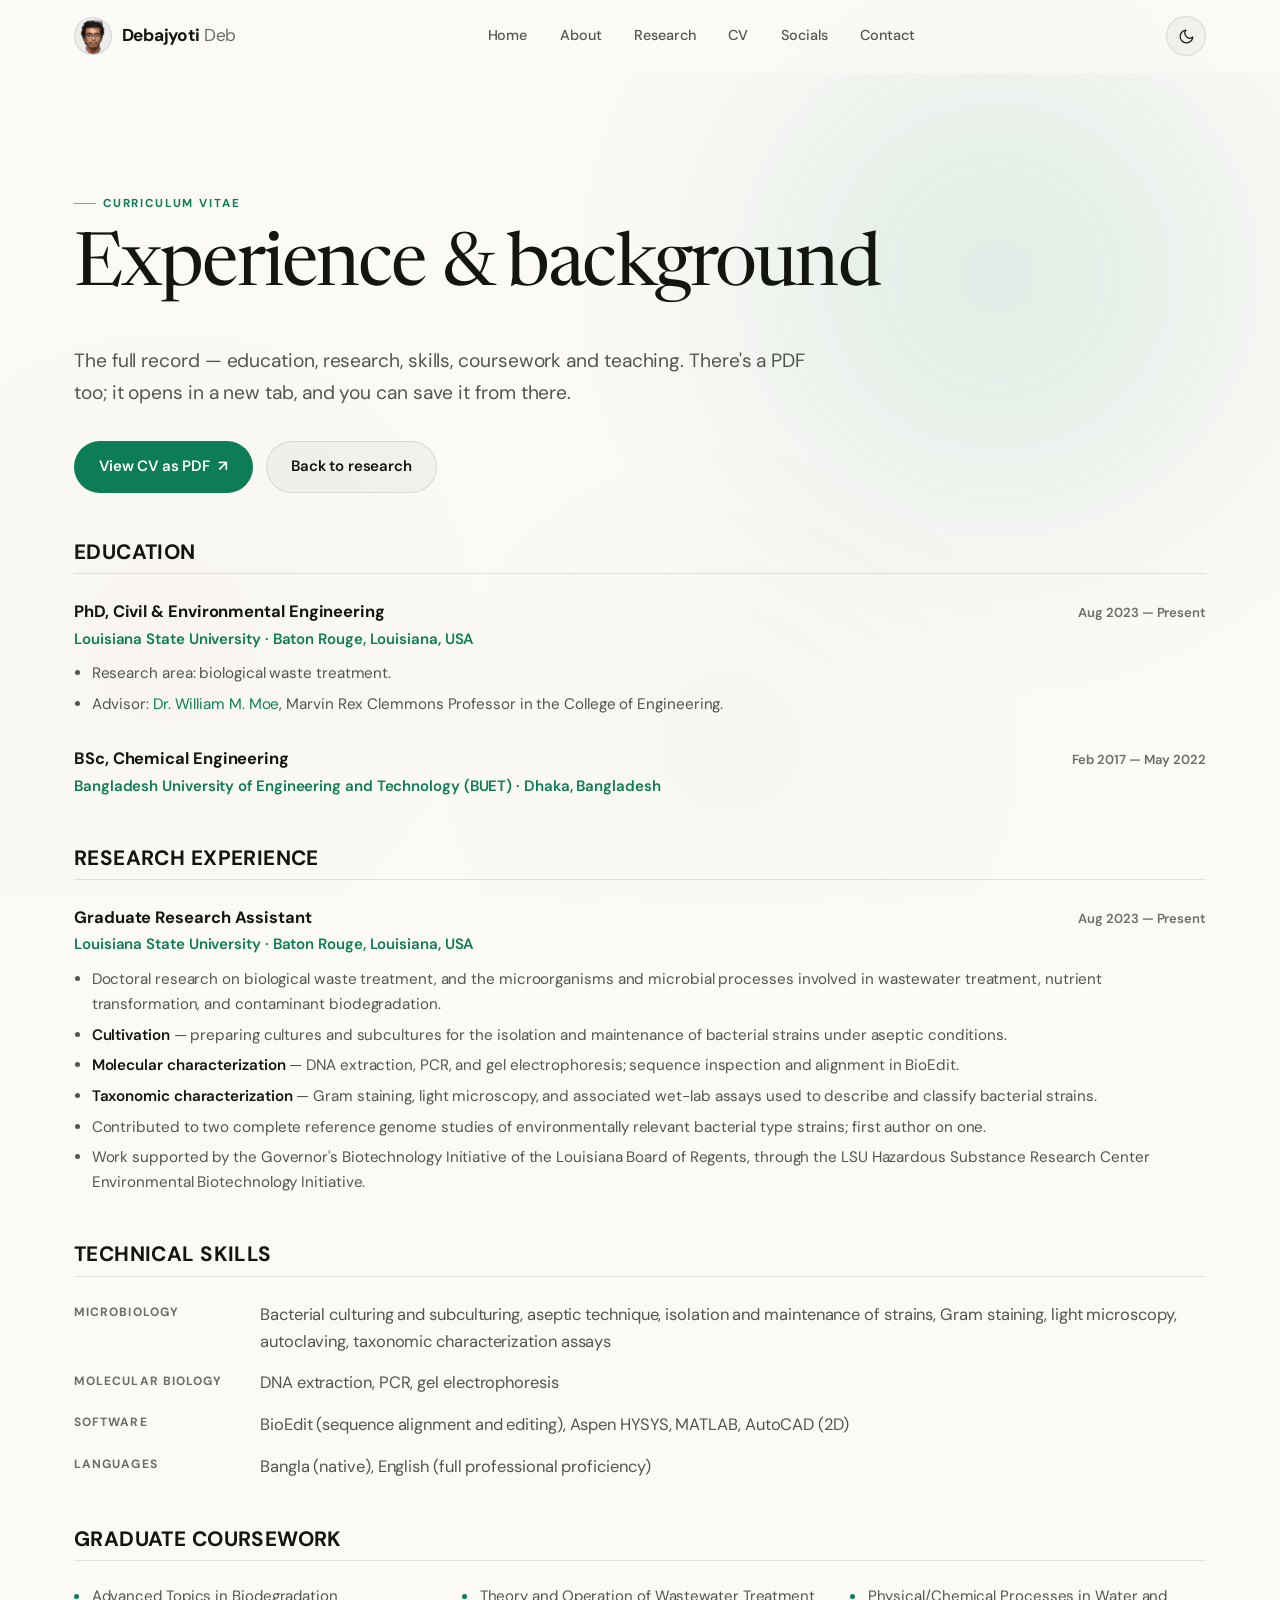
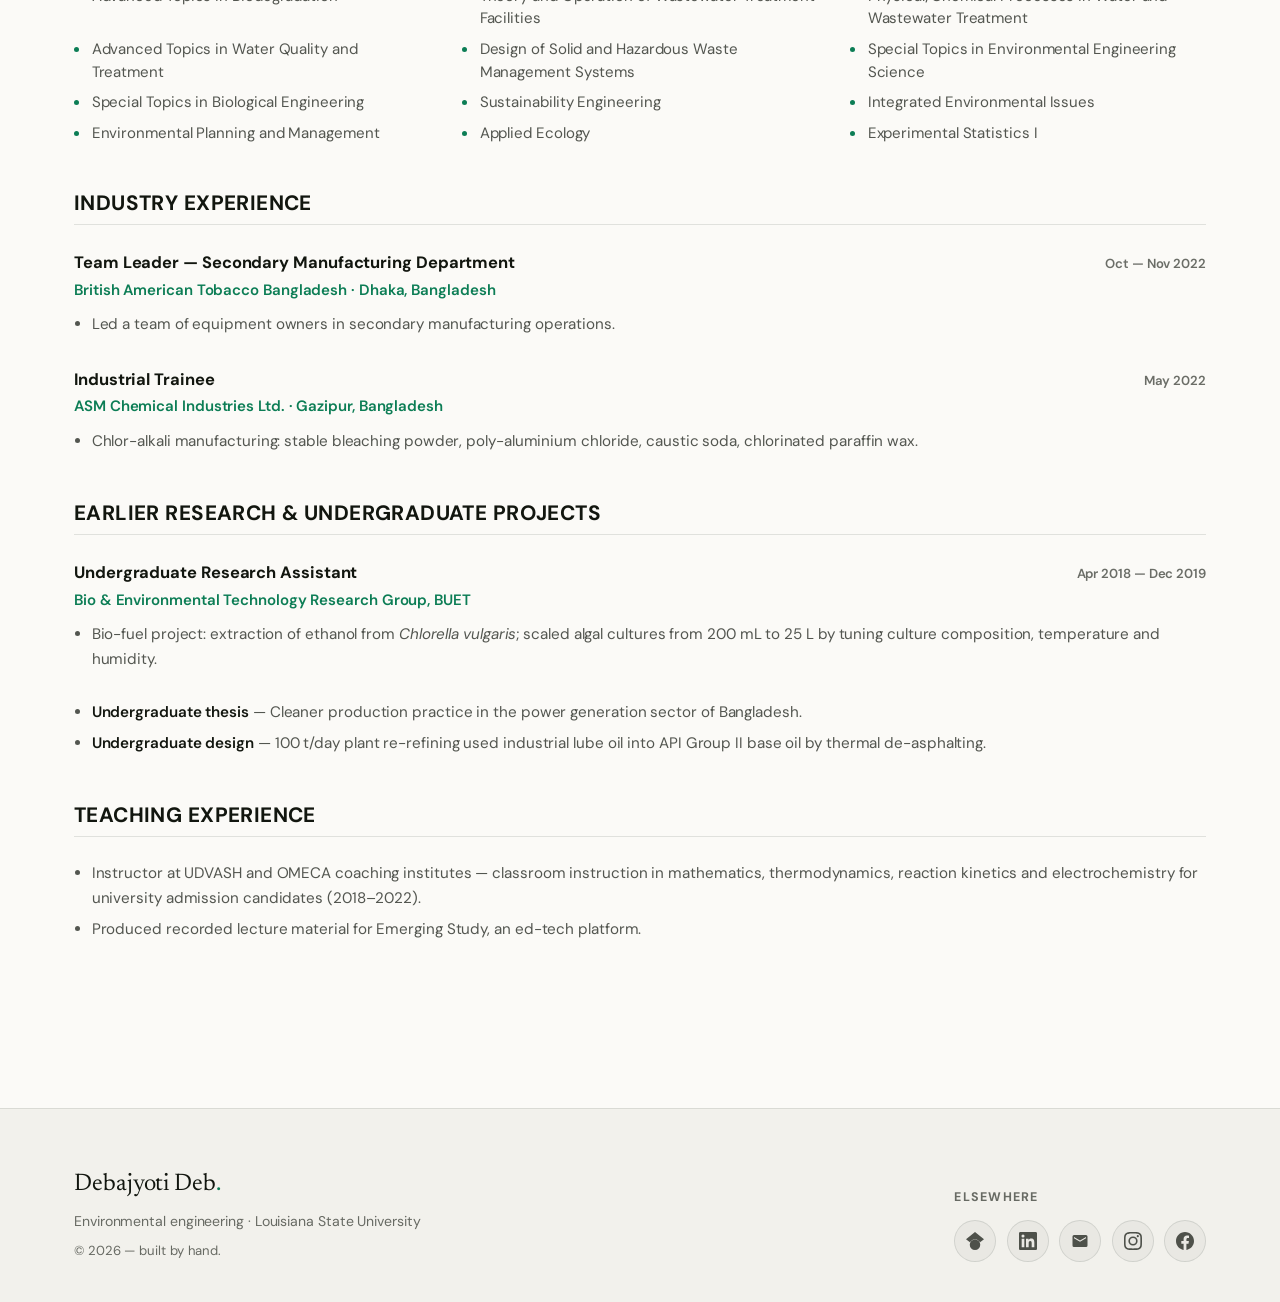
==== commit aa8b4cc4: "Hero and About replaced with supplied text; align rest of site to it Hero and About use his finalize" ====
--- a/cv.html
+++ b/cv.html
@@ -67,7 +67,7 @@
           </div>
           <div class="cv-where">Louisiana State University · Baton Rouge, Louisiana, USA</div>
           <ul>
-            <li>Research area: environmental microbiology and biological treatment.</li>
+            <li>Research area: biological waste treatment.</li>
             <li>Advisor: <a href="https://www.lsu.edu/eng/cee/people/Moe.php" target="_blank" rel="noopener">Dr. William M. Moe</a>, Marvin Rex Clemmons Professor in the College of Engineering.</li>
           </ul>
         </div>
@@ -90,9 +90,9 @@
           </div>
           <div class="cv-where">Louisiana State University · Baton Rouge, Louisiana, USA</div>
           <ul>
-            <li>Doctoral research on microorganisms relevant to biological treatment and
-                contaminant biodegradation, combining cultivation-based experiments with
-                molecular and genomic analysis.</li>
+            <li>Doctoral research on biological waste treatment, and the microorganisms and
+                microbial processes involved in wastewater treatment, nutrient
+                transformation, and contaminant biodegradation.</li>
             <li><strong>Cultivation</strong> — preparing cultures and subcultures for the isolation
                 and maintenance of bacterial strains under aseptic conditions.</li>
             <li><strong>Molecular characterization</strong> — DNA extraction, PCR, and gel
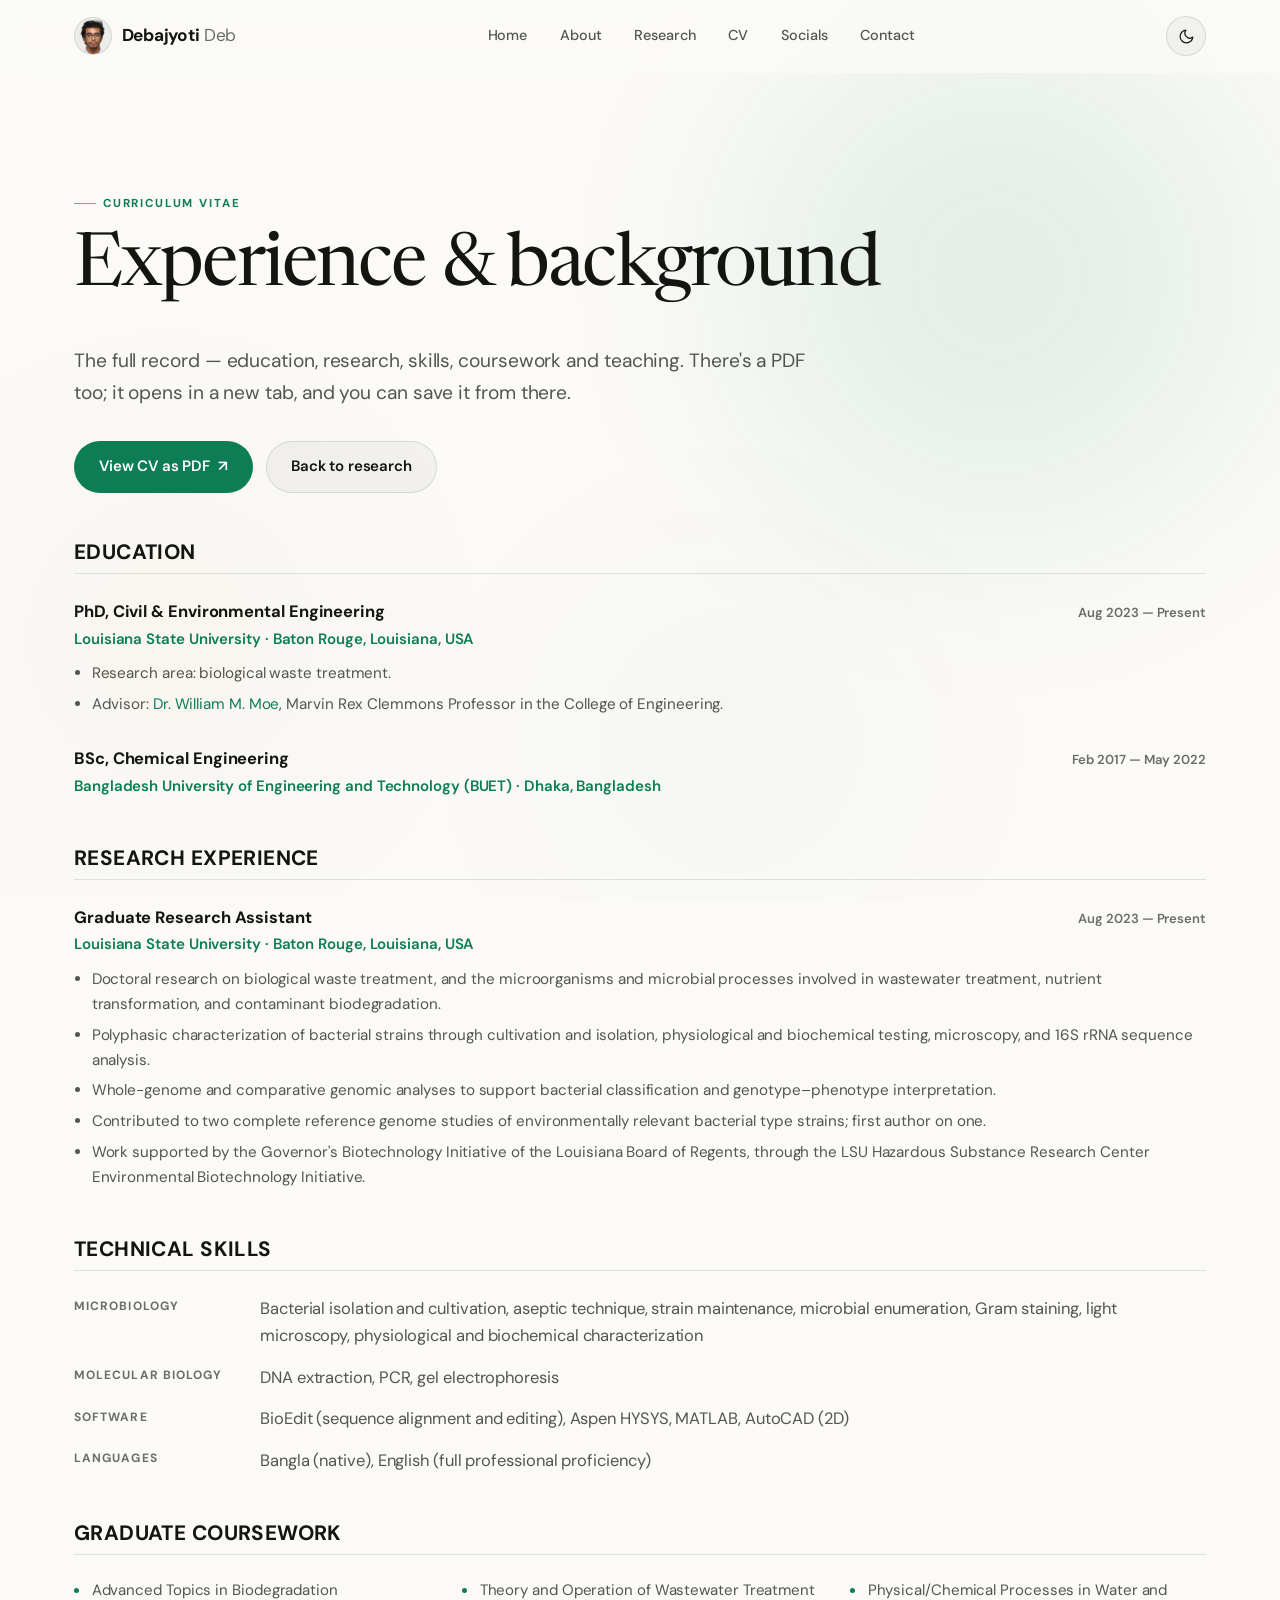
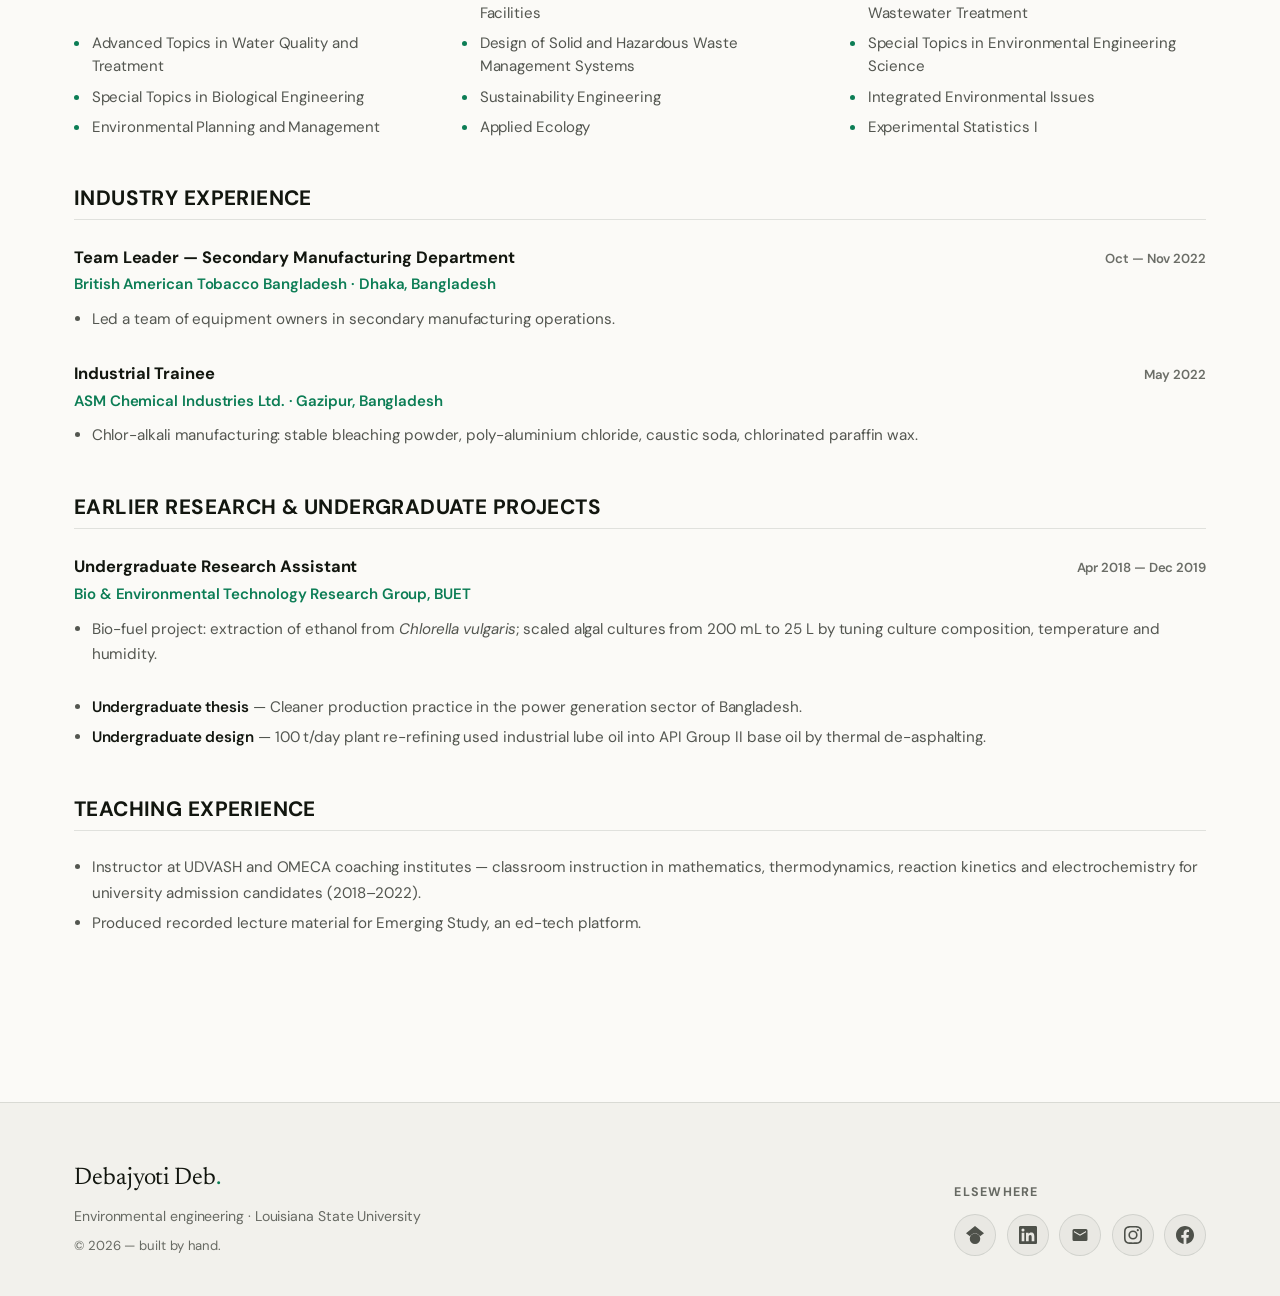
==== commit b3afdc09: "Content cleanup: hero, about, research cards, experience bullets, contact All wording supplied by hi" ====
--- a/cv.html
+++ b/cv.html
@@ -93,12 +93,11 @@
             <li>Doctoral research on biological waste treatment, and the microorganisms and
                 microbial processes involved in wastewater treatment, nutrient
                 transformation, and contaminant biodegradation.</li>
-            <li><strong>Cultivation</strong> — preparing cultures and subcultures for the isolation
-                and maintenance of bacterial strains under aseptic conditions.</li>
-            <li><strong>Molecular characterization</strong> — DNA extraction, PCR, and gel
-                electrophoresis; sequence inspection and alignment in BioEdit.</li>
-            <li><strong>Taxonomic characterization</strong> — Gram staining, light microscopy, and
-                associated wet-lab assays used to describe and classify bacterial strains.</li>
+            <li>Polyphasic characterization of bacterial strains through cultivation and
+                isolation, physiological and biochemical testing, microscopy, and 16S rRNA
+                sequence analysis.</li>
+            <li>Whole-genome and comparative genomic analyses to support bacterial
+                classification and genotype–phenotype interpretation.</li>
             <li>Contributed to two complete reference genome studies of environmentally relevant
                 bacterial type strains; first author on one.</li>
             <li>Work supported by the Governor's Biotechnology Initiative of the Louisiana Board
@@ -114,9 +113,9 @@
         <div class="cv-skills">
           <div class="cv-skill-row">
             <div class="cv-skill-label">Microbiology</div>
-            <div class="muted">Bacterial culturing and subculturing, aseptic technique, isolation
-              and maintenance of strains, Gram staining, light microscopy, autoclaving,
-              taxonomic characterization assays</div>
+            <div class="muted">Bacterial isolation and cultivation, aseptic technique, strain
+              maintenance, microbial enumeration, Gram staining, light microscopy,
+              physiological and biochemical characterization</div>
           </div>
           <div class="cv-skill-row">
             <div class="cv-skill-label">Molecular biology</div>
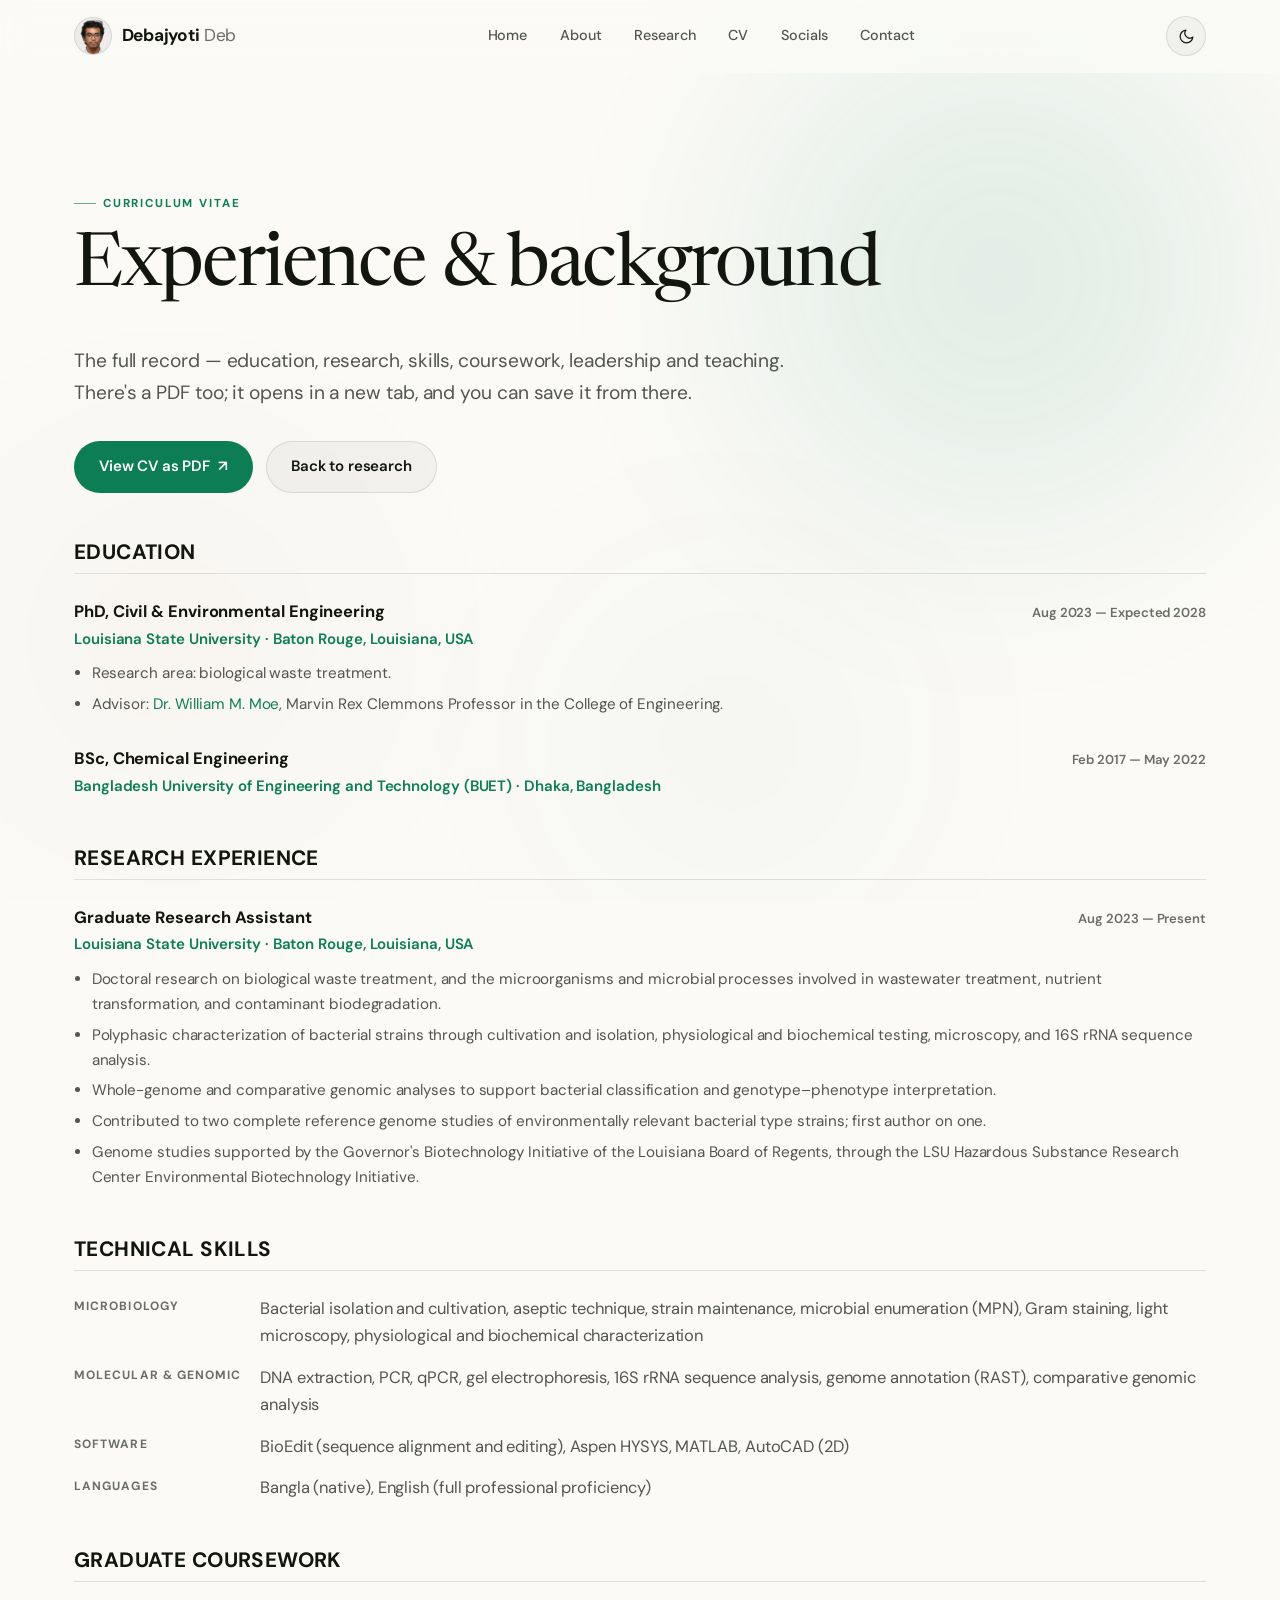
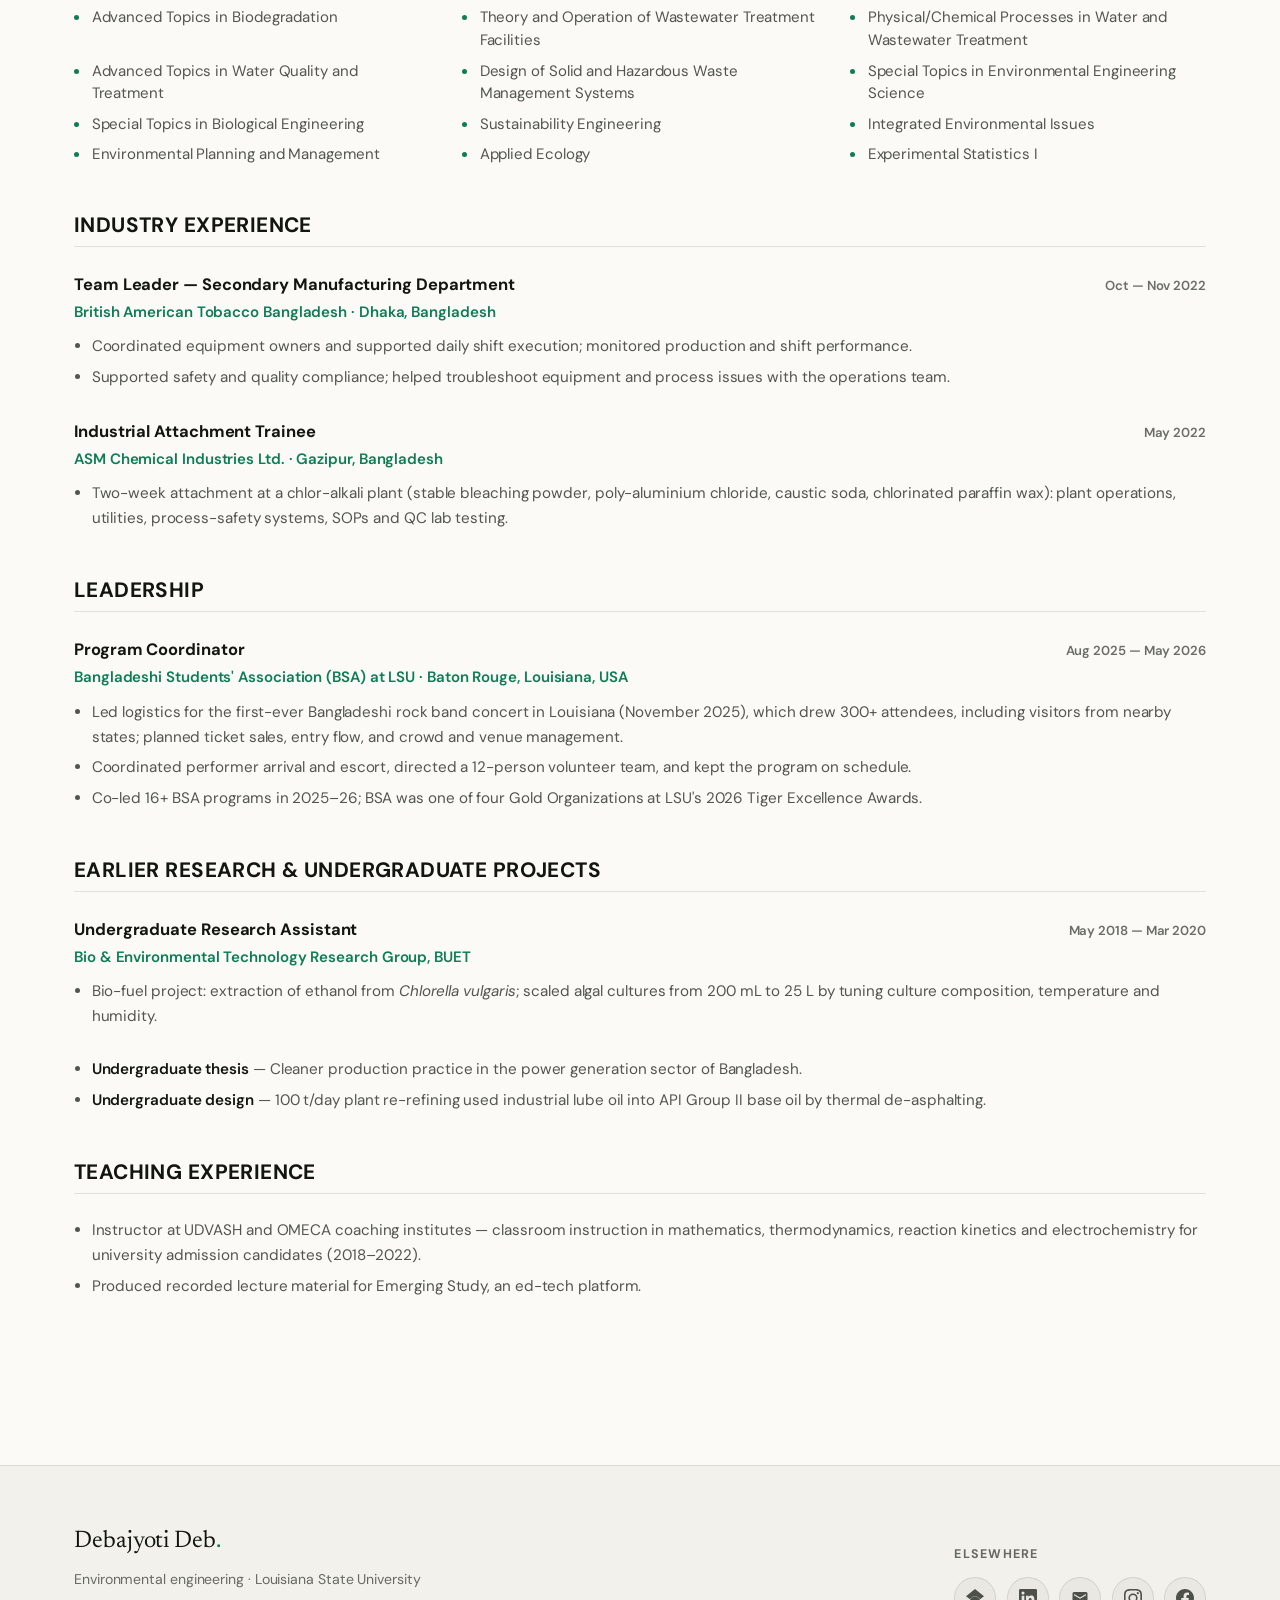
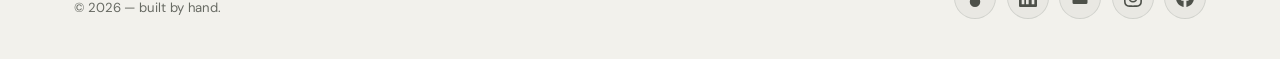
==== commit 1812d73c: "Sync site facts with the CV: BUET RA dates, BSA leadership, funding scope" ====
--- a/cv.html
+++ b/cv.html
@@ -4,7 +4,7 @@
 <meta charset="UTF-8" />
 <meta name="viewport" content="width=device-width, initial-scale=1.0" />
 <title>CV — Debajyoti Deb</title>
-<meta name="description" content="Curriculum vitae of Debajyoti Deb — education, research experience, technical skills, graduate coursework, industry experience and teaching. PhD student in Civil and Environmental Engineering at Louisiana State University." />
+<meta name="description" content="Curriculum vitae of Debajyoti Deb — education, research experience, technical skills, graduate coursework, industry experience, leadership and teaching. PhD student in Civil and Environmental Engineering at Louisiana State University." />
 <link rel="canonical" href="https://debajyotideb.com/cv.html" />
 <meta name="author" content="Debajyoti Deb" />
 <meta name="robots" content="index, follow, max-snippet:-1, max-image-preview:large" />
@@ -45,7 +45,7 @@
       <span class="kicker" data-reveal>Curriculum Vitae</span>
       <h1 data-reveal style="--d:.06s">Experience &amp; background</h1>
       <p class="lede" data-reveal style="--d:.12s">
-        The full record — education, research, skills, coursework and teaching. There's a
+        The full record — education, research, skills, coursework, leadership and teaching. There's a
         PDF too; it opens in a new tab, and you can save it from there.
       </p>
       <div class="btn-row" data-reveal style="--d:.18s">
@@ -63,7 +63,7 @@
         <div class="cv-entry">
           <div class="cv-head">
             <span class="cv-role">PhD, Civil &amp; Environmental Engineering</span>
-            <span class="cv-when">Aug 2023 — Present</span>
+            <span class="cv-when">Aug 2023 — Expected 2028</span>
           </div>
           <div class="cv-where">Louisiana State University · Baton Rouge, Louisiana, USA</div>
           <ul>
@@ -100,9 +100,9 @@
                 classification and genotype–phenotype interpretation.</li>
             <li>Contributed to two complete reference genome studies of environmentally relevant
                 bacterial type strains; first author on one.</li>
-            <li>Work supported by the Governor's Biotechnology Initiative of the Louisiana Board
-                of Regents, through the LSU Hazardous Substance Research Center Environmental
-                Biotechnology Initiative.</li>
+            <li>Genome studies supported by the Governor's Biotechnology Initiative of the
+                Louisiana Board of Regents, through the LSU Hazardous Substance Research Center
+                Environmental Biotechnology Initiative.</li>
           </ul>
         </div>
       </div>
@@ -114,12 +114,13 @@
           <div class="cv-skill-row">
             <div class="cv-skill-label">Microbiology</div>
             <div class="muted">Bacterial isolation and cultivation, aseptic technique, strain
-              maintenance, microbial enumeration, Gram staining, light microscopy,
+              maintenance, microbial enumeration (MPN), Gram staining, light microscopy,
               physiological and biochemical characterization</div>
           </div>
           <div class="cv-skill-row">
-            <div class="cv-skill-label">Molecular biology</div>
-            <div class="muted">DNA extraction, PCR, gel electrophoresis</div>
+            <div class="cv-skill-label">Molecular &amp; genomic</div>
+            <div class="muted">DNA extraction, PCR, qPCR, gel electrophoresis, 16S rRNA sequence
+              analysis, genome annotation (RAST), comparative genomic analysis</div>
           </div>
           <div class="cv-skill-row">
             <div class="cv-skill-label">Software</div>
@@ -162,16 +163,43 @@
             <span class="cv-when">Oct — Nov 2022</span>
           </div>
           <div class="cv-where">British American Tobacco Bangladesh · Dhaka, Bangladesh</div>
-          <ul><li>Led a team of equipment owners in secondary manufacturing operations.</li></ul>
-        </div>
-        <div class="cv-entry">
-          <div class="cv-head">
-            <span class="cv-role">Industrial Trainee</span>
+          <ul>
+            <li>Coordinated equipment owners and supported daily shift execution; monitored
+                production and shift performance.</li>
+            <li>Supported safety and quality compliance; helped troubleshoot equipment and
+                process issues with the operations team.</li>
+          </ul>
+        </div>
+        <div class="cv-entry">
+          <div class="cv-head">
+            <span class="cv-role">Industrial Attachment Trainee</span>
             <span class="cv-when">May 2022</span>
           </div>
           <div class="cv-where">ASM Chemical Industries Ltd. · Gazipur, Bangladesh</div>
-          <ul><li>Chlor-alkali manufacturing: stable bleaching powder, poly-aluminium chloride,
-                  caustic soda, chlorinated paraffin wax.</li></ul>
+          <ul><li>Two-week attachment at a chlor-alkali plant (stable bleaching powder,
+                  poly-aluminium chloride, caustic soda, chlorinated paraffin wax): plant
+                  operations, utilities, process-safety systems, SOPs and QC lab testing.</li></ul>
+        </div>
+      </div>
+
+      <!-- Leadership -->
+      <div class="cv-section" data-reveal>
+        <h3 class="cv-h">Leadership</h3>
+        <div class="cv-entry">
+          <div class="cv-head">
+            <span class="cv-role">Program Coordinator</span>
+            <span class="cv-when">Aug 2025 — May 2026</span>
+          </div>
+          <div class="cv-where">Bangladeshi Students' Association (BSA) at LSU · Baton Rouge, Louisiana, USA</div>
+          <ul>
+            <li>Led logistics for the first-ever Bangladeshi rock band concert in Louisiana
+                (November 2025), which drew 300+ attendees, including visitors from nearby
+                states; planned ticket sales, entry flow, and crowd and venue management.</li>
+            <li>Coordinated performer arrival and escort, directed a 12-person volunteer team,
+                and kept the program on schedule.</li>
+            <li>Co-led 16+ BSA programs in 2025–26; BSA was one of four Gold Organizations at
+                LSU's 2026 Tiger Excellence Awards.</li>
+          </ul>
         </div>
       </div>
 
@@ -181,7 +209,7 @@
         <div class="cv-entry">
           <div class="cv-head">
             <span class="cv-role">Undergraduate Research Assistant</span>
-            <span class="cv-when">Apr 2018 — Dec 2019</span>
+            <span class="cv-when">May 2018 — Mar 2020</span>
           </div>
           <div class="cv-where">Bio &amp; Environmental Technology Research Group, BUET</div>
           <ul>
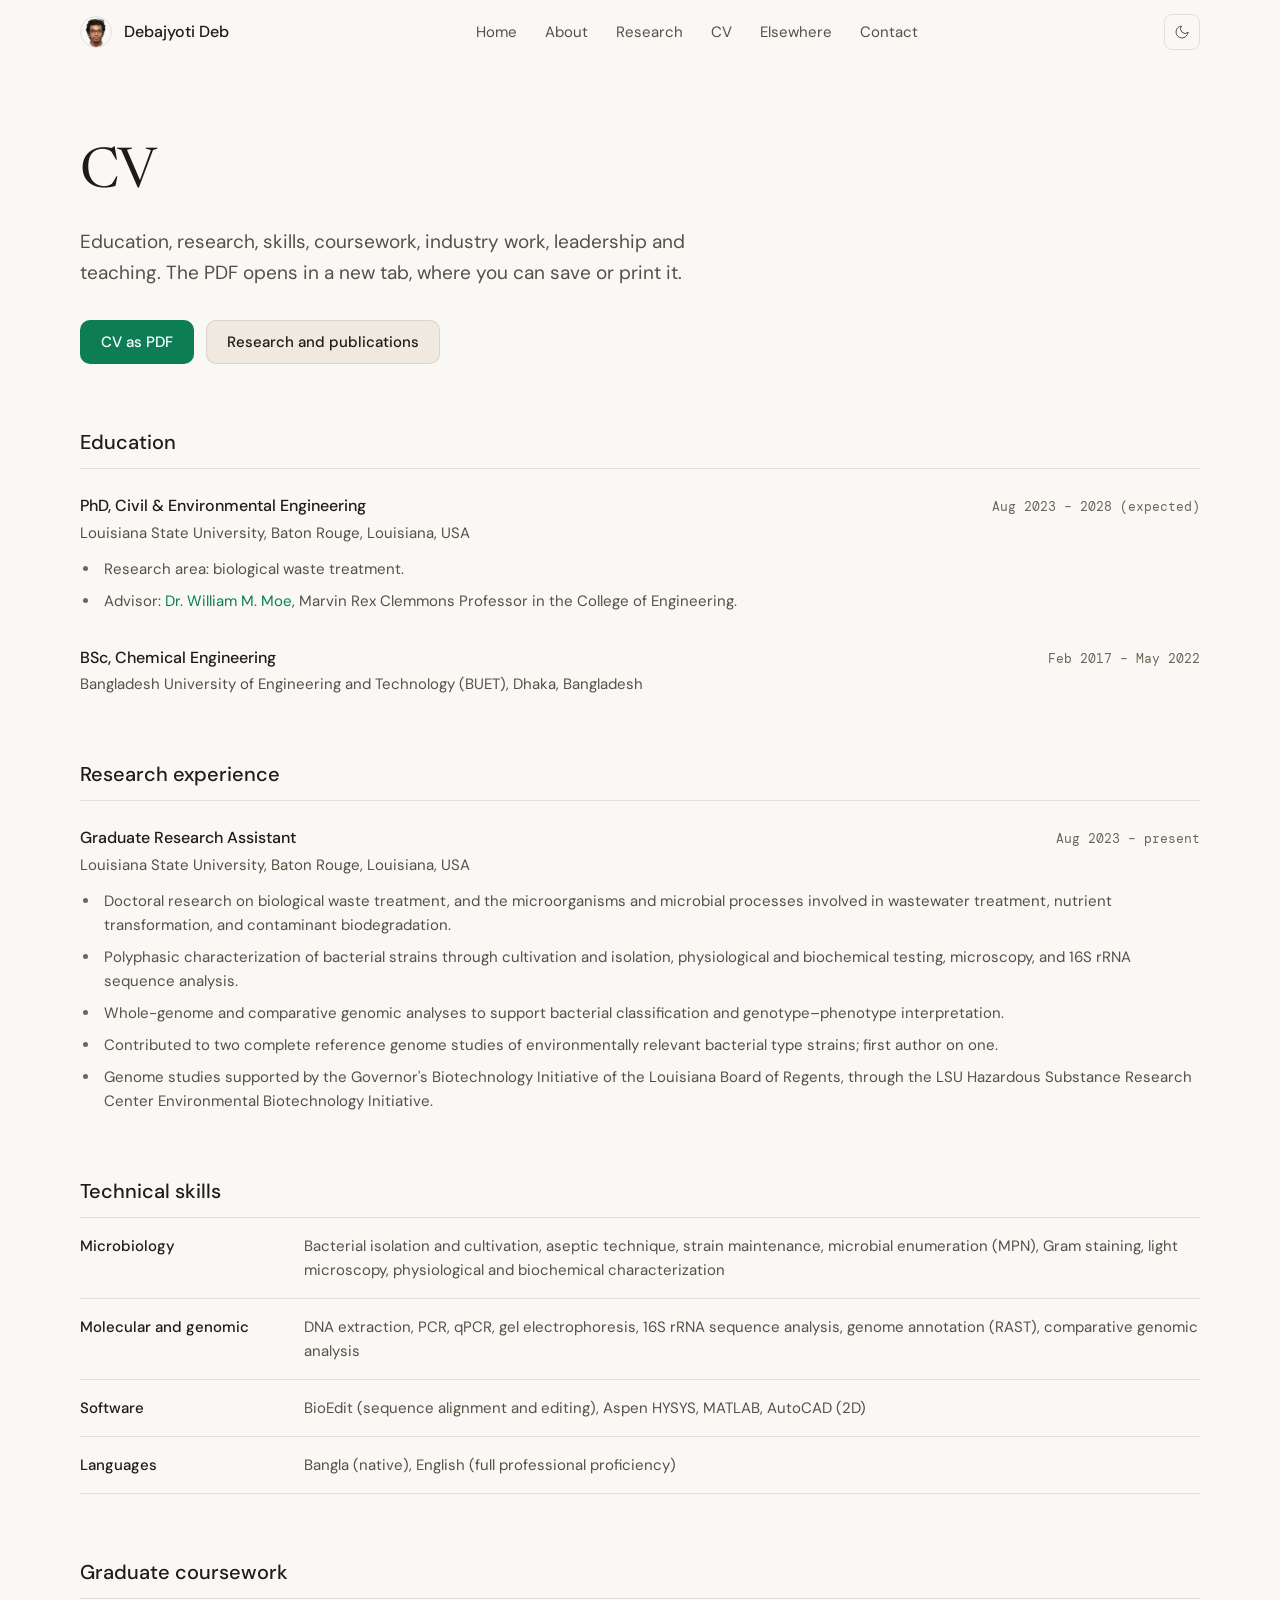
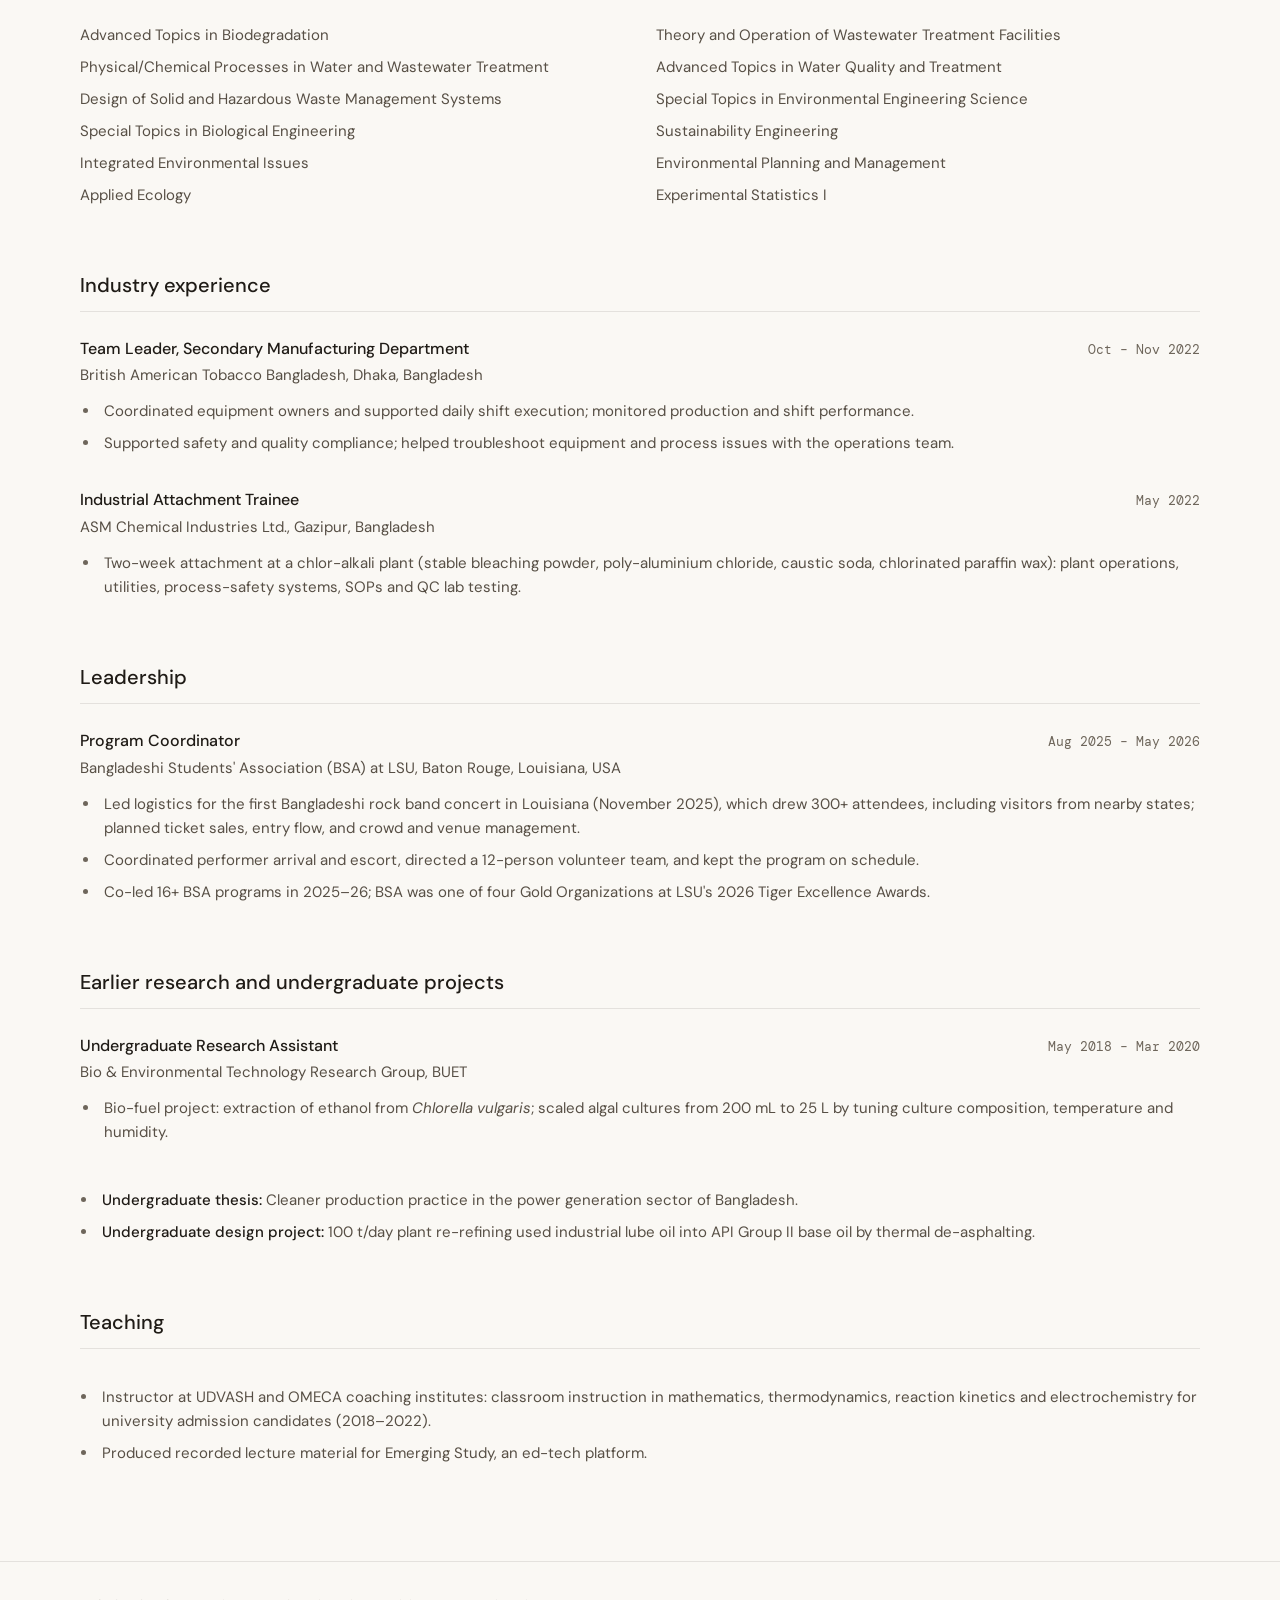
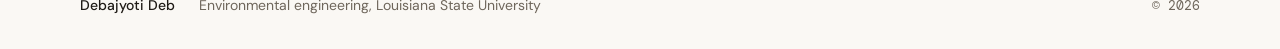
==== commit b517167c: "Unslop pass: remove effects layer, quiet typography, social links in one place Applies the unslop me" ====
--- a/cv.html
+++ b/cv.html
@@ -3,7 +3,7 @@
 <head>
 <meta charset="UTF-8" />
 <meta name="viewport" content="width=device-width, initial-scale=1.0" />
-<title>CV — Debajyoti Deb</title>
+<title>CV · Debajyoti Deb</title>
 <meta name="description" content="Curriculum vitae of Debajyoti Deb — education, research experience, technical skills, graduate coursework, industry experience, leadership and teaching. PhD student in Civil and Environmental Engineering at Louisiana State University." />
 <link rel="canonical" href="https://debajyotideb.com/cv.html" />
 <meta name="author" content="Debajyoti Deb" />
@@ -24,48 +24,37 @@
 <script>(function(){try{var t=localStorage.getItem('theme');if(!t){t=window.matchMedia('(prefers-color-scheme: dark)').matches?'dark':'light';}document.documentElement.setAttribute('data-theme',t);}catch(e){}})();</script>
 <link rel="preconnect" href="https://fonts.googleapis.com" />
 <link rel="preconnect" href="https://fonts.gstatic.com" crossorigin />
-<link href="https://fonts.googleapis.com/css2?family=DM+Sans:opsz,wght@9..40,300..700&family=Newsreader:ital,opsz,wght@0,6..72,300..600;1,6..72,300..500&display=swap" rel="stylesheet" />
+<link href="https://fonts.googleapis.com/css2?family=DM+Mono:wght@400;500&family=DM+Sans:opsz,wght@9..40,400..600&family=Newsreader:ital,opsz,wght@0,6..72,300..600;1,6..72,300..500&display=swap" rel="stylesheet" />
 <link rel="stylesheet" href="assets/css/style.css" />
 </head>
 <body data-page="cv">
-<!-- Loading curtain: shown on every load, lifted by main.js -->
-<div id="curtain" aria-hidden="true">
-  <div class="curtain-inner">
-    <span class="curtain-avatar"><img src="assets/img/favicon-180.png" alt="" /></span>
-    <span class="curtain-name"><strong>Debajyoti</strong> Deb</span>
-  </div>
-  <div class="curtain-bar"><i></i></div>
-</div>
-
 <header id="site-header" class="site-header"></header>
 
 <main>
-  <section class="section" id="cv">
+  <section class="section page-head" id="cv">
     <div class="container">
-      <span class="kicker" data-reveal>Curriculum Vitae</span>
-      <h1 data-reveal style="--d:.06s">Experience &amp; background</h1>
-      <p class="lede" data-reveal style="--d:.12s">
-        The full record — education, research, skills, coursework, leadership and teaching. There's a
-        PDF too; it opens in a new tab, and you can save it from there.
+      <h1>CV</h1>
+      <p class="lede">
+        Education, research, skills, coursework, industry work, leadership and teaching. The
+        PDF opens in a new tab, where you can save or print it.
       </p>
-      <div class="btn-row" data-reveal style="--d:.18s">
+      <div class="btn-row">
         <!-- No `download` attribute: this opens the PDF in the browser's own viewer,
              which provides its own download and print controls. -->
         <a class="btn btn-primary" href="assets/cv/Debajyoti-Deb-CV.pdf" target="_blank" rel="noopener">
-          View CV as PDF <span aria-hidden="true">↗</span>
-        </a>
-        <a class="btn btn-ghost" href="index.html#research">Back to research</a>
+CV as PDF</a>
+        <a class="btn btn-ghost" href="index.html#research">Research and publications</a>
       </div>
 
       <!-- Education -->
-      <div class="cv-section" data-reveal>
+      <div class="cv-section">
         <h3 class="cv-h">Education</h3>
         <div class="cv-entry">
           <div class="cv-head">
             <span class="cv-role">PhD, Civil &amp; Environmental Engineering</span>
-            <span class="cv-when">Aug 2023 — Expected 2028</span>
-          </div>
-          <div class="cv-where">Louisiana State University · Baton Rouge, Louisiana, USA</div>
+            <span class="cv-when">Aug 2023 – 2028 (expected)</span>
+          </div>
+          <div class="cv-where">Louisiana State University, Baton Rouge, Louisiana, USA</div>
           <ul>
             <li>Research area: biological waste treatment.</li>
             <li>Advisor: <a href="https://www.lsu.edu/eng/cee/people/Moe.php" target="_blank" rel="noopener">Dr. William M. Moe</a>, Marvin Rex Clemmons Professor in the College of Engineering.</li>
@@ -74,21 +63,21 @@
         <div class="cv-entry">
           <div class="cv-head">
             <span class="cv-role">BSc, Chemical Engineering</span>
-            <span class="cv-when">Feb 2017 — May 2022</span>
-          </div>
-          <div class="cv-where">Bangladesh University of Engineering and Technology (BUET) · Dhaka, Bangladesh</div>
+            <span class="cv-when">Feb 2017 – May 2022</span>
+          </div>
+          <div class="cv-where">Bangladesh University of Engineering and Technology (BUET), Dhaka, Bangladesh</div>
         </div>
       </div>
 
       <!-- Research experience -->
-      <div class="cv-section" data-reveal>
-        <h3 class="cv-h">Research Experience</h3>
+      <div class="cv-section">
+        <h3 class="cv-h">Research experience</h3>
         <div class="cv-entry">
           <div class="cv-head">
             <span class="cv-role">Graduate Research Assistant</span>
-            <span class="cv-when">Aug 2023 — Present</span>
-          </div>
-          <div class="cv-where">Louisiana State University · Baton Rouge, Louisiana, USA</div>
+            <span class="cv-when">Aug 2023 – present</span>
+          </div>
+          <div class="cv-where">Louisiana State University, Baton Rouge, Louisiana, USA</div>
           <ul>
             <li>Doctoral research on biological waste treatment, and the microorganisms and
                 microbial processes involved in wastewater treatment, nutrient
@@ -108,8 +97,8 @@
       </div>
 
       <!-- Skills -->
-      <div class="cv-section" data-reveal>
-        <h3 class="cv-h">Technical Skills</h3>
+      <div class="cv-section">
+        <h3 class="cv-h">Technical skills</h3>
         <div class="cv-skills">
           <div class="cv-skill-row">
             <div class="cv-skill-label">Microbiology</div>
@@ -118,7 +107,7 @@
               physiological and biochemical characterization</div>
           </div>
           <div class="cv-skill-row">
-            <div class="cv-skill-label">Molecular &amp; genomic</div>
+            <div class="cv-skill-label">Molecular and genomic</div>
             <div class="muted">DNA extraction, PCR, qPCR, gel electrophoresis, 16S rRNA sequence
               analysis, genome annotation (RAST), comparative genomic analysis</div>
           </div>
@@ -134,8 +123,8 @@
       </div>
 
       <!-- Coursework -->
-      <div class="cv-section" data-reveal>
-        <h3 class="cv-h">Graduate Coursework</h3>
+      <div class="cv-section">
+        <h3 class="cv-h">Graduate coursework</h3>
         <div class="cv-entry">
           <div class="course-grid">
             <span>Advanced Topics in Biodegradation</span>
@@ -155,14 +144,14 @@
       </div>
 
       <!-- Industry -->
-      <div class="cv-section" data-reveal>
-        <h3 class="cv-h">Industry Experience</h3>
-        <div class="cv-entry">
-          <div class="cv-head">
-            <span class="cv-role">Team Leader — Secondary Manufacturing Department</span>
-            <span class="cv-when">Oct — Nov 2022</span>
-          </div>
-          <div class="cv-where">British American Tobacco Bangladesh · Dhaka, Bangladesh</div>
+      <div class="cv-section">
+        <h3 class="cv-h">Industry experience</h3>
+        <div class="cv-entry">
+          <div class="cv-head">
+            <span class="cv-role">Team Leader, Secondary Manufacturing Department</span>
+            <span class="cv-when">Oct – Nov 2022</span>
+          </div>
+          <div class="cv-where">British American Tobacco Bangladesh, Dhaka, Bangladesh</div>
           <ul>
             <li>Coordinated equipment owners and supported daily shift execution; monitored
                 production and shift performance.</li>
@@ -175,7 +164,7 @@
             <span class="cv-role">Industrial Attachment Trainee</span>
             <span class="cv-when">May 2022</span>
           </div>
-          <div class="cv-where">ASM Chemical Industries Ltd. · Gazipur, Bangladesh</div>
+          <div class="cv-where">ASM Chemical Industries Ltd., Gazipur, Bangladesh</div>
           <ul><li>Two-week attachment at a chlor-alkali plant (stable bleaching powder,
                   poly-aluminium chloride, caustic soda, chlorinated paraffin wax): plant
                   operations, utilities, process-safety systems, SOPs and QC lab testing.</li></ul>
@@ -183,16 +172,16 @@
       </div>
 
       <!-- Leadership -->
-      <div class="cv-section" data-reveal>
+      <div class="cv-section">
         <h3 class="cv-h">Leadership</h3>
         <div class="cv-entry">
           <div class="cv-head">
             <span class="cv-role">Program Coordinator</span>
-            <span class="cv-when">Aug 2025 — May 2026</span>
-          </div>
-          <div class="cv-where">Bangladeshi Students' Association (BSA) at LSU · Baton Rouge, Louisiana, USA</div>
-          <ul>
-            <li>Led logistics for the first-ever Bangladeshi rock band concert in Louisiana
+            <span class="cv-when">Aug 2025 – May 2026</span>
+          </div>
+          <div class="cv-where">Bangladeshi Students' Association (BSA) at LSU, Baton Rouge, Louisiana, USA</div>
+          <ul>
+            <li>Led logistics for the first Bangladeshi rock band concert in Louisiana
                 (November 2025), which drew 300+ attendees, including visitors from nearby
                 states; planned ticket sales, entry flow, and crowd and venue management.</li>
             <li>Coordinated performer arrival and escort, directed a 12-person volunteer team,
@@ -204,12 +193,12 @@
       </div>
 
       <!-- Earlier work -->
-      <div class="cv-section" data-reveal>
-        <h3 class="cv-h">Earlier Research &amp; Undergraduate Projects</h3>
+      <div class="cv-section">
+        <h3 class="cv-h">Earlier research and undergraduate projects</h3>
         <div class="cv-entry">
           <div class="cv-head">
             <span class="cv-role">Undergraduate Research Assistant</span>
-            <span class="cv-when">May 2018 — Mar 2020</span>
+            <span class="cv-when">May 2018 – Mar 2020</span>
           </div>
           <div class="cv-where">Bio &amp; Environmental Technology Research Group, BUET</div>
           <ul>
@@ -220,20 +209,20 @@
         </div>
         <div class="cv-entry">
           <ul style="padding-left:1.1rem;">
-            <li><strong>Undergraduate thesis</strong> — Cleaner production practice in the power
+            <li><strong>Undergraduate thesis:</strong> Cleaner production practice in the power
                 generation sector of Bangladesh.</li>
-            <li><strong>Undergraduate design</strong> — 100 t/day plant re-refining used industrial
+            <li><strong>Undergraduate design project:</strong> 100 t/day plant re-refining used industrial
                 lube oil into API Group II base oil by thermal de-asphalting.</li>
           </ul>
         </div>
       </div>
 
       <!-- Teaching -->
-      <div class="cv-section" data-reveal>
-        <h3 class="cv-h">Teaching Experience</h3>
+      <div class="cv-section">
+        <h3 class="cv-h">Teaching</h3>
         <div class="cv-entry">
           <ul style="padding-left:1.1rem;">
-            <li>Instructor at UDVASH and OMECA coaching institutes — classroom instruction in
+            <li>Instructor at UDVASH and OMECA coaching institutes: classroom instruction in
                 mathematics, thermodynamics, reaction kinetics and electrochemistry for
                 university admission candidates (2018–2022).</li>
             <li>Produced recorded lecture material for Emerging Study, an ed-tech platform.</li>
@@ -248,6 +237,5 @@
 
 <script>window.SITE_BASE = "";</script>
 <script src="assets/js/main.js"></script>
-<script src="assets/js/motion.js"></script>
 </body>
 </html>
--- a/assets/css/style.css
+++ b/assets/css/style.css
@@ -1,80 +1,82 @@
 /* =========================================================
-   Debajyoti Deb — portfolio stylesheet
-   Dark-first design system that also holds up fully in light.
-   Theme switches via [data-theme] on <html>.
+   Debajyoti Deb — site stylesheet
+   Light (warm paper) and dark themes, switched by [data-theme] on <html>.
+
+   Rules this file keeps to (from the unslop pass, Nov 2026):
+   - every size, gap and padding is a multiple of 4px
+   - one warm neutral ramp, three text roles, one green accent used rarely
+   - no gradients, glows, blobs or looping animation
+   - sentence case everywhere, weights 400 and 500 (600 only for rare emphasis)
+   - DM Mono only for dates and identifiers (strain numbers, accessions)
+
+   Layout and type method adapted from "unslop" by Damir Sokolovsky
+   (@heydamir), CC BY 4.0.
    ========================================================= */
 
 /* ---------------------------------------------------------
    1. Tokens
    --------------------------------------------------------- */
 :root {
-  /* Light theme — warm paper */
-  --bg:        #fbfaf7;
-  --bg-2:      #f2f1ec;
-  --panel:     rgba(16, 24, 20, 0.035);
-  --panel-2:   rgba(16, 24, 20, 0.06);
-  --line:      rgba(16, 30, 24, 0.11);
-  --line-2:    rgba(16, 30, 24, 0.2);
-
-  --ink:       #12160f;      /* 17.5:1 on --bg */
-  --ink-2:     rgba(18, 22, 15, 0.72);  /* 7.2:1  */
-  --ink-3:     rgba(18, 22, 15, 0.62);  /* 4.9:1 — keeps small labels AA-legible */
-
-  --accent:      #0c7d55;   /* emerald — the field's colour · 4.9:1 */
-  --accent-2:    #0a6444;
-  --accent-tint: rgba(12, 125, 85, 0.12);
-  --on-accent:   #ffffff;   /* 5.2:1 on --accent */
-
-  --ember:      #9a5410;    /* Journal's warm counterpoint · 5.3:1 */
-  --ember-2:    #7d4409;
-  --ember-tint: rgba(154, 84, 16, 0.12);
-
-  --shadow-lift: 0 24px 50px -28px rgba(12, 40, 28, 0.45);
-
-  /* Non-colour tokens (shared) */
+  /* Light: warm paper */
+  --bg:       #faf8f4;
+  --bg-2:     #f3f0e9;   /* alternate sections */
+  --surface:  #fdfbf7;   /* cards on --bg-2 */
+  --raised:   #efe9df;   /* secondary buttons, tags */
+  --line:     rgba(31, 27, 22, 0.10);
+  --line-2:   rgba(31, 27, 22, 0.18);
+
+  --ink:      #1f1b16;   /* primary text */
+  --ink-2:    #574f45;   /* secondary text */
+  --ink-3:    #6e665b;   /* muted: meta, captions, labels */
+
+  --accent:       #0c7d55;   /* green: primary actions and inline links only */
+  --accent-hover: #0a6444;
+  --on-accent:    #ffffff;
+
+  --ember: #9a5410;          /* Journal link only (Journal is offline) */
+
+  --shadow: 0 1px 2px rgba(31, 27, 22, 0.06);
+
   --disp: "Newsreader", Georgia, "Iowan Old Style", serif;
   --body: "DM Sans", -apple-system, BlinkMacSystemFont, "Segoe UI", Roboto, sans-serif;
-  --ease: cubic-bezier(0.16, 1, 0.3, 1);
-  --r:    20px;
-  --r-sm: 12px;
-  --max:  1180px;
+  --mono: "DM Mono", ui-monospace, "SFMono-Regular", Menlo, Consolas, monospace;
+
+  --ease: cubic-bezier(0.22, 1, 0.36, 1);
+  --fast: 150ms;
+
+  --max: 1120px;
+  --pad: 32px;
 }
 
 :root[data-theme="dark"] {
-  --bg:        #0b0d10;
-  --bg-2:      #11151a;
-  --panel:     rgba(255, 255, 255, 0.04);
-  --panel-2:   rgba(255, 255, 255, 0.07);
-  --line:      rgba(228, 248, 238, 0.1);
-  --line-2:    rgba(228, 248, 238, 0.19);
-
-  --ink:       #f2f5f3;
-  --ink-2:     rgba(242, 245, 243, 0.7);
-  --ink-3:     rgba(242, 245, 243, 0.5);   /* 5.0:1 — AA for small labels */
-
-  --accent:      #2fd396;
-  --accent-2:    #5ee7b5;
-  --accent-tint: rgba(47, 211, 150, 0.14);
-  --on-accent:   #04231a;
-
-  --ember:      #f0a94a;
-  --ember-2:    #ffc47a;
-  --ember-tint: rgba(240, 169, 74, 0.14);
-
-  --shadow-lift: 0 30px 60px -30px rgba(0, 0, 0, 0.9);
-}
-
-/* Safety net for first paint before the inline head script runs */
+  --bg:       #161513;
+  --bg-2:     #12110f;
+  --surface:  #1c1a18;
+  --raised:   #262421;
+  --line:     rgba(239, 233, 222, 0.09);
+  --line-2:   rgba(239, 233, 222, 0.16);
+
+  --ink:      #efe9de;
+  --ink-2:    #b1aa9f;
+  --ink-3:    #918a7f;
+
+  --accent:       #5cc79b;
+  --accent-hover: #78d4ae;
+  --on-accent:    #0e1a14;
+
+  --ember: #e0a052;
+
+  --shadow: none;
+}
+
+/* First paint before the inline theme script runs */
 @media (prefers-color-scheme: dark) {
   :root:not([data-theme="light"]):not([data-theme="dark"]) {
-    --bg: #0b0d10; --bg-2: #11151a;
-    --panel: rgba(255,255,255,.04); --panel-2: rgba(255,255,255,.07);
-    --line: rgba(228,248,238,.10); --line-2: rgba(228,248,238,.19);
-    --ink: #f2f5f3; --ink-2: rgba(242,245,243,.70); --ink-3: rgba(242,245,243,.50);
-    --accent: #2fd396; --accent-2: #5ee7b5; --accent-tint: rgba(47,211,150,.14);
-    --on-accent: #04231a;
-    --ember: #f0a94a; --ember-2: #ffc47a; --ember-tint: rgba(240,169,74,.14);
-    --shadow-lift: 0 30px 60px -30px rgba(0,0,0,.9);
+    --bg: #161513; --bg-2: #12110f; --surface: #1c1a18; --raised: #262421;
+    --line: rgba(239,233,222,.09); --line-2: rgba(239,233,222,.16);
+    --ink: #efe9de; --ink-2: #b1aa9f; --ink-3: #918a7f;
+    --accent: #5cc79b; --accent-hover: #78d4ae; --on-accent: #0e1a14;
+    --ember: #e0a052; --shadow: none;
   }
 }
 
@@ -86,6 +88,7 @@
 html {
   color-scheme: light dark;
   scroll-behavior: smooth;
+  scroll-padding-top: 72px;
   -webkit-text-size-adjust: 100%;
 }
 
@@ -94,1380 +97,529 @@
   background: var(--bg);
   color: var(--ink);
   font-family: var(--body);
-  font-size: 16.5px;
-  line-height: 1.65;
-  letter-spacing: -0.005em;
+  font-size: 16px;
+  line-height: 1.6;
   -webkit-font-smoothing: antialiased;
-  -moz-osx-font-smoothing: grayscale;
-  overflow-x: hidden;
-  transition: background 0.35s var(--ease), color 0.35s var(--ease);
+  text-rendering: optimizeLegibility;
 }
 
 img { max-width: 100%; display: block; }
 
-h1, h2, h3, h4 {
-  margin: 0 0 0.5em;
-  line-height: 1.08;
+h1, h2, h3 { margin: 0; color: var(--ink); }
+h1, h2 { font-family: var(--disp); font-weight: 400; }
+h1 {
+  font-size: clamp(40px, 6vw, 64px);
+  line-height: 1.04;
   letter-spacing: -0.025em;
-  font-weight: 600;
-}
-h1 { font-family: var(--disp); font-size: clamp(2.6rem, 6.5vw, 4.6rem); font-weight: 400; }
-h2 { font-family: var(--disp); font-size: clamp(1.9rem, 4vw, 3rem); font-weight: 400; }
-h3 { font-size: clamp(1.1rem, 2vw, 1.35rem); font-weight: 700; letter-spacing: -0.015em; }
-
-p { margin: 0 0 1.1em; color: var(--ink-2); }
-strong { color: var(--ink); font-weight: 600; }
-
-a { color: var(--accent); text-decoration: none; transition: color 0.25s var(--ease); }
-a:hover { color: var(--accent-2); }
-
-::selection { background: var(--accent); color: var(--on-accent); }
-
-:focus-visible {
-  outline: 2px solid var(--accent);
-  outline-offset: 3px;
-  border-radius: 4px;
-}
-
-.muted { color: var(--ink-2); }
-.dim   { color: var(--ink-3); }
-
-.container { max-width: var(--max); margin: 0 auto; padding: 0 1.5rem; }
-.narrow    { max-width: 760px; }
-
-/* Vertical padding only. These classes are routinely combined with .container
-   on the SAME element (e.g. `class="section container"`), and a
-   `padding: <vertical> 0` shorthand silently wipes out the container's side
-   gutters — leaving text flush against the screen edge on mobile. */
-.section {
-  padding-top: clamp(3.5rem, 9vw, 7rem);
-  padding-bottom: clamp(3.5rem, 9vw, 7rem);
-}
+}
+h2 {
+  font-size: clamp(32px, 4vw, 44px);
+  line-height: 1.1;
+  letter-spacing: -0.02em;
+}
+h3 {
+  font-family: var(--body);
+  font-size: 18px;
+  line-height: 1.4;
+  font-weight: 500;
+}
+
+p { margin: 0 0 16px; color: var(--ink-2); }
+strong { color: var(--ink); font-weight: 500; }
+em { font-style: italic; }   /* species names only */
+sup { font-size: 0.65em; line-height: 0; }
+
+a { color: var(--accent); text-decoration: none; transition: color var(--fast) var(--ease); }
+a:hover { color: var(--accent-hover); text-decoration: underline; text-underline-offset: 3px; text-decoration-thickness: 1px; }
+
+:focus-visible { outline: 2px solid var(--accent); outline-offset: 2px; border-radius: 4px; }
+::selection { background: color-mix(in srgb, var(--accent) 22%, transparent); }
+
+.lede {
+  font-size: 19px;
+  line-height: 1.6;
+  color: var(--ink-2);
+  max-width: 36em;
+}
+
+.container {
+  max-width: calc(var(--max) + var(--pad) * 2);
+  margin: 0 auto;
+  padding: 0 var(--pad);
+}
+
+.section { padding: 96px 0; }
 .section-alt { background: var(--bg-2); }
-
-/* Single-page site: keep anchored sections clear of the sticky header when
-   jumped to, and give the CV sub-headings their own scale. */
-section[id] { scroll-margin-top: 78px; }
-.cv-h {
-  font-size: clamp(1.1rem, 2vw, 1.3rem);
-  font-family: var(--body);
-  font-weight: 700;
-  letter-spacing: 0.02em;
-  text-transform: uppercase;
-  padding-bottom: 0.6rem;
-  margin-bottom: 1.5rem;
-  border-bottom: 1px solid var(--line);
-}
-
-/* Kicker — small uppercase label above a heading */
-.kicker {
-  display: inline-flex;
-  align-items: center;
-  gap: 0.6em;
-  font-size: 0.72rem;
-  font-weight: 700;
-  text-transform: uppercase;
-  letter-spacing: 0.16em;
-  color: var(--accent);
-  margin-bottom: 1rem;
-}
-.kicker::before {
-  content: "";
-  width: 22px;
-  height: 1px;
-  background: currentColor;
-  opacity: 0.6;
-}
-
-.lede {
-  font-size: clamp(1.02rem, 1.7vw, 1.2rem);
-  color: var(--ink-2);
-  max-width: 58ch;
-}
-
-/* ---------------------------------------------------------
-   3. Custom cursor  (the ring that trails and swells)
-   --------------------------------------------------------- */
-#cursor-dot, #cursor-ring {
-  position: fixed;
-  top: 0; left: 0;
-  pointer-events: none;
-  z-index: 9998;
-  transform: translate3d(-50%, -50%, 0);
-  will-change: transform;
-  opacity: 0;
-  transition: opacity 0.3s var(--ease);
-}
-body.cursor-live #cursor-dot,
-body.cursor-live #cursor-ring { opacity: 1; }
-
-#cursor-dot {
-  width: 6px; height: 6px;
-  border-radius: 50%;
-  background: var(--accent);
-  z-index: 9999;
-  transition: opacity 0.3s var(--ease), width 0.3s var(--ease), height 0.3s var(--ease);
-}
-
-/* The ring is painted in a FIXED near-white and composited with
-   `difference`, so it inverts whatever sits beneath it rather than
-   painting a colour of its own. That single constant reads correctly
-   in both themes — against the light page it resolves to near-black,
-   against the dark page to near-white — and over a coloured button it
-   flips to that colour's opposite. Do not swap it per theme: a
-   theme-flipped value cancels itself out and the ring disappears. */
-#cursor-ring {
-  width: 26px; height: 26px;
-  border-radius: 50%;
-  border: 1.5px solid rgba(246, 243, 242, 0.75);
-  opacity: 0;
-  mix-blend-mode: difference;
-  transition:
-    width 0.4s var(--ease),
-    height 0.4s var(--ease),
-    background 0.35s var(--ease),
-    border-color 0.35s var(--ease),
-    opacity 0.3s var(--ease);
-}
-body.cursor-live #cursor-ring { opacity: 1; }
-
-/* Swollen state over interactive things — the "magnify" moment.
-   Keeps the difference blend so the blob inverts the button under it. */
-body.cursor-live #cursor-ring.grow {
-  width: 62px; height: 62px;
-  background: rgba(246, 243, 242, 0.92);
-  border-color: transparent;
-}
-body.cursor-live #cursor-dot.hide { opacity: 0; }
-
-/* Hide entirely on touch / narrow / reduced-motion */
-@media (max-width: 1024px), (pointer: coarse) {
-  #cursor-dot, #cursor-ring { display: none !important; }
-}
-
-/* ---------------------------------------------------------
-   3a. Ambient scroll gradient
-   A fixed layer of soft radial washes sitting behind all content.
-   motion.js writes --sp (scroll progress, 0..1) onto <html>, and the
-   blobs drift and cross-fade against it, so the page changes colour
-   as you move down. Pointer-events off; purely decorative.
-   --------------------------------------------------------- */
-#ambient {
-  position: fixed;
-  inset: 0;
-  z-index: -1;
-  pointer-events: none;
-  overflow: hidden;
-}
-#ambient span {
-  position: absolute;
-  display: block;
-  border-radius: 50%;
-  filter: blur(70px);
-  will-change: transform, opacity;
-  transition: transform 0.6s linear, opacity 0.6s linear;
-}
-/* emerald — leads at the top of the page */
-#ambient .a1 {
-  width: 60vw; height: 60vw;
-  max-width: 780px; max-height: 780px;
-  top: -12%; right: -8%;
-  background: radial-gradient(circle, var(--accent) 0%, transparent 68%);
-  opacity: calc(0.20 - (var(--sp, 0) * 0.10));
-  transform: translate3d(0, calc(var(--sp, 0) * 34vh), 0);
-}
-/* ember — rises through the middle */
-#ambient .a2 {
-  width: 55vw; height: 55vw;
-  max-width: 700px; max-height: 700px;
-  top: 32%; left: -14%;
-  background: radial-gradient(circle, var(--ember) 0%, transparent 68%);
-  opacity: calc(0.05 + (var(--sp, 0) * 0.16));
-  transform: translate3d(calc(var(--sp, 0) * 16vw), calc(var(--sp, 0) * -26vh), 0);
-}
-/* deep accent — arrives towards the bottom */
-#ambient .a3 {
-  width: 50vw; height: 50vw;
-  max-width: 640px; max-height: 640px;
-  bottom: -18%; right: 18%;
-  background: radial-gradient(circle, var(--accent-2) 0%, transparent 70%);
-  opacity: calc(0.04 + (var(--sp, 0) * 0.13));
-  transform: translate3d(calc(var(--sp, 0) * -20vw), calc(var(--sp, 0) * -18vh), 0);
-}
-/* Light mode needs a lighter touch — the washes read much stronger on paper. */
-:root:not([data-theme="dark"]) #ambient span { filter: blur(85px); }
-:root:not([data-theme="dark"]) #ambient .a1 { opacity: calc(0.13 - (var(--sp, 0) * 0.06)); }
-:root:not([data-theme="dark"]) #ambient .a2 { opacity: calc(0.03 + (var(--sp, 0) * 0.10)); }
-:root:not([data-theme="dark"]) #ambient .a3 { opacity: calc(0.03 + (var(--sp, 0) * 0.08)); }
-
-@media (prefers-reduced-motion: reduce) {
-  #ambient span { transition: none; transform: none !important; }
-}
-
-/* ---------------------------------------------------------
-   3b. Loading curtain
-   Sits in the HTML (not injected) so there is no flash of
-   unstyled page. JS lifts it on load; the CSS animation below
-   is a safety net that dismisses it even if JS never runs, so
-   a script failure can never trap a visitor behind it.
-   --------------------------------------------------------- */
-#curtain {
-  position: fixed;
-  inset: 0;
-  z-index: 10000;
-  display: grid;
-  place-content: center;
-  justify-items: center;
-  gap: 1.5rem;
-  background: var(--bg);
-  animation: curtainSafety 0s linear 4.5s forwards;
-}
-#curtain.lift {
-  opacity: 0;
-  visibility: hidden;
-  pointer-events: none;
-  transition: opacity 0.55s var(--ease), visibility 0s linear 0.55s;
-}
-@keyframes curtainSafety {
-  to { opacity: 0; visibility: hidden; pointer-events: none; }
-}
-
-.curtain-inner {
-  display: flex;
-  align-items: center;
-  gap: 0.85rem;
-}
-.curtain-avatar {
-  width: 46px;
-  height: 46px;
-  border-radius: 50%;
-  overflow: hidden;
-  background: var(--panel-2);
-  flex: none;
-}
-/* Uses the pre-cropped circular icon, so no CSS zoom is needed here. */
-.curtain-avatar img { width: 100%; height: 100%; object-fit: cover; }
-
-.curtain-name {
-  font-size: 1.35rem;
-  letter-spacing: -0.02em;
-  color: var(--ink-3);
-  white-space: nowrap;
-}
-.curtain-name strong { color: var(--ink); font-weight: 700; }
-
-.curtain-bar {
-  width: min(240px, 60vw);
-  height: 2px;
-  border-radius: 2px;
-  background: var(--line-2);
-  overflow: hidden;
-}
-.curtain-bar i {
-  display: block;
-  height: 100%;
-  width: 100%;
-  border-radius: 2px;
-  background: var(--accent);
-  transform: scaleX(0);
-  transform-origin: 0 50%;
-  animation: curtainFill 1.15s var(--ease) forwards;
-}
-@keyframes curtainFill {
-  0%   { transform: scaleX(0); }
-  65%  { transform: scaleX(0.7); }
-  100% { transform: scaleX(1); }
-}
-
-@media (prefers-reduced-motion: reduce) {
-  #curtain { display: none; }
-}
-
-/* ---------------------------------------------------------
-   4. Scroll progress
-   --------------------------------------------------------- */
-#progress {
-  position: fixed;
-  top: 0; left: 0;
-  height: 2px;
-  width: 100%;
-  transform: scaleX(0);
-  transform-origin: 0 50%;
-  background: linear-gradient(90deg, var(--accent), var(--accent-2));
-  z-index: 9990;
-  will-change: transform;
-}
-
-/* ---------------------------------------------------------
-   5. Header / nav
+.section h2 + .lede { margin-top: 16px; }
+.section .lede { margin-bottom: 0; }
+
+.sub { margin: 48px 0 16px; }
+
+.dim, .muted { color: var(--ink-3); }
+
+/* ---------------------------------------------------------
+   3. Header
    --------------------------------------------------------- */
 .site-header {
   position: sticky;
   top: 0;
-  z-index: 900;
-  background: color-mix(in srgb, var(--bg) 82%, transparent);
-  backdrop-filter: saturate(180%) blur(14px);
-  -webkit-backdrop-filter: saturate(180%) blur(14px);
+  z-index: 50;
+  background: var(--bg);
   border-bottom: 1px solid transparent;
-  transition: border-color 0.35s var(--ease), background 0.35s var(--ease);
+  transition: border-color var(--fast) var(--ease);
 }
 .site-header.stuck { border-bottom-color: var(--line); }
 
 .nav {
-  max-width: var(--max);
+  max-width: calc(var(--max) + var(--pad) * 2);
+  height: 64px;
   margin: 0 auto;
-  padding: 1rem 1.5rem;
+  padding: 0 var(--pad);
   display: flex;
   align-items: center;
   justify-content: space-between;
-  gap: 1rem;
-}
-
-/* Brand: circular thumbnail + name. Both shrink slightly once scrolled,
-   so the header tightens up as you move down the page. */
+  gap: 16px;
+}
+
 .nav-brand {
   display: inline-flex;
   align-items: center;
-  gap: 0.6rem;
+  gap: 12px;
   color: var(--ink);
   white-space: nowrap;
-  line-height: 1;
-}
-.nav-brand:hover { text-decoration: none; }
-
+}
+.nav-brand:hover { text-decoration: none; color: var(--ink); }
 .brand-avatar {
-  width: 38px;
-  height: 38px;
+  width: 32px; height: 32px;
   border-radius: 50%;
   overflow: hidden;
   flex: none;
-  background: var(--panel-2);
   border: 1px solid var(--line);
-  transition: width 0.35s var(--ease), height 0.35s var(--ease);
-}
-.brand-avatar img { width: 100%; height: 100%; object-fit: cover; display: block; }
-
-.brand-name {
-  font-size: 1.08rem;
-  letter-spacing: -0.015em;
-  color: var(--ink-3);
-  transition: font-size 0.35s var(--ease);
-}
-.brand-name strong { color: var(--ink); font-weight: 700; }
-.nav-brand:hover .brand-name strong { color: var(--accent); }
-
-.site-header.stuck .brand-avatar { width: 30px; height: 30px; }
-.site-header.stuck .brand-name { font-size: 0.97rem; }
+}
+.brand-avatar img { width: 100%; height: 100%; object-fit: cover; }
+.brand-name { font-size: 16px; font-weight: 500; line-height: 1; }
 
 .nav-links {
   display: flex;
   align-items: center;
-  gap: 0.35rem;
+  gap: 4px;
   list-style: none;
   margin: 0;
   padding: 0;
 }
 .nav-links a {
-  position: relative;
   display: block;
-  padding: 0.5rem 0.85rem;
-  border-radius: 999px;
+  padding: 0 12px;
+  line-height: 36px;
+  border-radius: 8px;
   color: var(--ink-2);
-  font-size: 0.9rem;
-  font-weight: 500;
-  transition: color 0.25s var(--ease), background 0.25s var(--ease);
-}
-.nav-links a:hover { color: var(--ink); background: var(--panel); }
-.nav-links a.active { color: var(--accent); }
-.nav-links a.active::after {
-  content: "";
-  position: absolute;
-  left: 50%; bottom: 2px;
-  width: 4px; height: 4px;
-  margin-left: -2px;
-  border-radius: 50%;
-  background: currentColor;
-}
+  font-size: 15px;
+  transition: color var(--fast) var(--ease), background-color var(--fast) var(--ease);
+}
+.nav-links a:hover { color: var(--ink); background: var(--raised); text-decoration: none; }
+.nav-links a.active { color: var(--ink); }
 .nav-links .journal-link { color: var(--ember); }
-.nav-links .journal-link:hover { color: var(--ember-2); background: var(--ember-tint); }
-
-.nav-right { display: flex; align-items: center; gap: 0.6rem; }
-
-.theme-toggle {
-  width: 40px; height: 40px;
+
+.nav-right { display: flex; align-items: center; gap: 8px; }
+
+.theme-toggle, .nav-toggle {
+  width: 36px; height: 36px;
   display: inline-grid;
   place-items: center;
-  border-radius: 50%;
+  padding: 0;
+  border-radius: 8px;
   border: 1px solid var(--line);
-  background: var(--panel);
-  color: var(--ink);
+  background: transparent;
+  color: var(--ink-2);
   cursor: pointer;
-  font-size: 0;
-  transition: border-color 0.3s var(--ease), background 0.3s var(--ease), transform 0.3s var(--ease);
-}
-.theme-toggle:hover { border-color: var(--line-2); background: var(--panel-2); transform: translateY(-2px); }
-.theme-toggle svg { width: 17px; height: 17px; stroke: currentColor; fill: none; stroke-width: 1.7; stroke-linecap: round; stroke-linejoin: round; }
-.theme-toggle .i-sun  { display: none; }
+  transition: color var(--fast) var(--ease), background-color var(--fast) var(--ease);
+}
+.theme-toggle:hover, .nav-toggle:hover { color: var(--ink); background: var(--raised); }
+.theme-toggle svg { width: 16px; height: 16px; stroke: currentColor; fill: none; stroke-width: 1.5; stroke-linecap: round; stroke-linejoin: round; }
+.theme-toggle .i-sun { display: none; }
 :root[data-theme="dark"] .theme-toggle .i-sun  { display: block; }
 :root[data-theme="dark"] .theme-toggle .i-moon { display: none; }
 
-.nav-toggle {
-  display: none;
-  width: 42px; height: 42px;
-  border-radius: var(--r-sm);
-  border: 1px solid var(--line);
-  background: var(--panel);
-  cursor: pointer;
-  padding: 0;
-  place-items: center;
-}
-.nav-toggle i {
+.nav-toggle { display: none; }
+.nav-toggle i,
+.nav-toggle i::before,
+.nav-toggle i::after {
   display: block;
-  width: 18px; height: 1.5px;
-  background: var(--ink);
-  border-radius: 2px;
-  position: relative;
-  transition: background 0.2s var(--ease);
-}
-.nav-toggle i::before, .nav-toggle i::after {
-  content: "";
-  position: absolute; left: 0;
-  width: 18px; height: 1.5px;
-  background: var(--ink);
-  border-radius: 2px;
-  transition: transform 0.35s var(--ease);
-}
-.nav-toggle i::before { top: -6px; }
-.nav-toggle i::after  { top: 6px; }
+  width: 16px; height: 1.5px;
+  background: currentColor;
+  border-radius: 1px;
+}
+.nav-toggle i { position: relative; }
+.nav-toggle i::before, .nav-toggle i::after { content: ""; position: absolute; left: 0; transition: transform var(--fast) var(--ease); }
+.nav-toggle i::before { top: -5px; }
+.nav-toggle i::after  { top: 5px; }
 .nav-toggle[aria-expanded="true"] i { background: transparent; }
-.nav-toggle[aria-expanded="true"] i::before { transform: translateY(6px) rotate(45deg); }
-.nav-toggle[aria-expanded="true"] i::after  { transform: translateY(-6px) rotate(-45deg); }
-
-@media (max-width: 900px) {
-  .nav-toggle { display: grid; }
+.nav-toggle[aria-expanded="true"] i::before { transform: translateY(5px) rotate(45deg); }
+.nav-toggle[aria-expanded="true"] i::after  { transform: translateY(-5px) rotate(-45deg); }
+
+@media (max-width: 860px) {
+  .nav-toggle { display: inline-grid; }
   .nav-links {
-    position: fixed;
-    inset: 0 0 auto 0;
-    top: 68px;
+    display: none;
+    position: absolute;
+    top: 64px; left: 0; right: 0;
     flex-direction: column;
     align-items: stretch;
     gap: 0;
-    padding: 0 1rem;
+    padding: 8px var(--pad) 16px;
     background: var(--bg);
     border-bottom: 1px solid var(--line);
-    max-height: 0;
-    overflow: hidden;
-    transition: max-height 0.45s var(--ease), padding 0.45s var(--ease);
   }
-  .nav-links.open { max-height: 70vh; padding: 0.75rem 1rem 1.25rem; }
-  .nav-links a { padding: 0.9rem 1rem; font-size: 1rem; border-radius: var(--r-sm); }
-}
-
-/* ---------------------------------------------------------
-   6. Buttons
-   --------------------------------------------------------- */
+  .nav-links.open { display: flex; }
+  .nav-links a { line-height: 44px; font-size: 16px; padding: 0 12px; }
+}
+
+/* ---------------------------------------------------------
+   4. Buttons and links
+   --------------------------------------------------------- */
+.btn-row { display: flex; flex-wrap: wrap; gap: 12px; margin-top: 32px; }
+
 .btn {
-  position: relative;
   display: inline-flex;
   align-items: center;
   justify-content: center;
-  gap: 0.55em;
-  padding: 0.85em 1.6em;
+  height: 44px;
+  padding: 0 20px;
+  border-radius: 10px;
   border: 1px solid transparent;
-  border-radius: 999px;
-  font-family: inherit;
-  font-size: 0.94rem;
-  font-weight: 600;
-  letter-spacing: -0.01em;
+  font: 500 15px/1 var(--body);
+  white-space: nowrap;
   cursor: pointer;
-  overflow: hidden;
-  white-space: nowrap;
-  transition: transform 0.4s var(--ease), box-shadow 0.4s var(--ease),
-              background 0.3s var(--ease), border-color 0.3s var(--ease), color 0.3s var(--ease);
-}
-/* sheen sweep */
-.btn::before {
-  content: "";
-  position: absolute;
-  inset: 0;
-  background: linear-gradient(100deg, transparent 20%, rgba(255,255,255,0.28) 50%, transparent 80%);
-  transform: translateX(-120%);
-  transition: transform 0.75s var(--ease);
-}
-.btn:hover::before { transform: translateX(120%); }
-
-.btn-primary {
-  background: var(--accent);
-  color: var(--on-accent);
-}
-.btn-primary:hover {
-  color: var(--on-accent);
-  transform: translateY(-3px);
-  box-shadow: 0 18px 42px -14px var(--accent);
-}
-.btn-ghost {
-  background: var(--panel);
-  color: var(--ink);
-  border-color: var(--line);
-}
-.btn-ghost:hover {
-  color: var(--ink);
-  background: var(--panel-2);
-  border-color: var(--line-2);
-  transform: translateY(-3px);
-}
-.btn-sm { padding: 0.6em 1.15em; font-size: 0.85rem; }
-
-.btn-row { display: flex; flex-wrap: wrap; gap: 0.8rem; margin-top: 2rem; }
-
-/* Arrow link */
-.arrow-link {
-  display: inline-flex;
+  transition: background-color var(--fast) var(--ease), border-color var(--fast) var(--ease),
+              color var(--fast) var(--ease), transform var(--fast) var(--ease);
+}
+.btn:hover { text-decoration: none; }
+.btn:active { transform: scale(0.98); }
+
+.btn-primary { background: var(--accent); color: var(--on-accent); }
+.btn-primary:hover { background: var(--accent-hover); color: var(--on-accent); }
+
+.btn-ghost { background: var(--raised); color: var(--ink); border-color: var(--line); }
+.btn-ghost:hover { color: var(--ink); border-color: var(--line-2); }
+.section-alt .btn-ghost { background: var(--surface); }
+
+.text-link { font-weight: 500; }
+
+/* ---------------------------------------------------------
+   5. Hero
+   --------------------------------------------------------- */
+.hero {
+  display: grid;
+  grid-template-columns: minmax(0, 1fr) 360px;
   align-items: center;
-  gap: 0.45em;
-  font-weight: 600;
-  font-size: 0.92rem;
-}
-.arrow-link span { transition: transform 0.35s var(--ease); }
-.arrow-link:hover span { transform: translateX(5px); }
-
-/* ---------------------------------------------------------
-   7. Hero
-   --------------------------------------------------------- */
-.hero {
-  position: relative;
-  /* vertical only — see .section above */
-  padding-top: clamp(3rem, 8vw, 6.5rem);
-  padding-bottom: clamp(3rem, 7vw, 5.5rem);
-  display: grid;
-  grid-template-columns: 1.25fr 0.75fr;
-  gap: clamp(2rem, 5vw, 4.5rem);
-  align-items: center;
-}
-@media (max-width: 900px) {
-  .hero { grid-template-columns: 1fr; gap: 2.5rem; }
-  .hero-portrait { order: -1; justify-self: center; }
-}
-
-/* soft accent glow behind the hero */
-.hero::before {
-  content: "";
-  position: absolute;
-  top: -10%; left: 45%;
-  width: 60vw; height: 60vw;
-  max-width: 720px; max-height: 720px;
-  background: radial-gradient(circle, var(--accent-tint), transparent 62%);
-  filter: blur(30px);
-  pointer-events: none;
-  z-index: -1;
-}
-
-.hero h1 { margin-bottom: 1.2rem; }
-.hero h1 em {
-  font-style: italic;
-  color: var(--accent);
-}
+  gap: 64px;
+  padding-top: 80px;
+  padding-bottom: 64px;
+}
+
+.hero-eyebrow {
+  margin: 0 0 24px;
+  font-size: 15px;
+  color: var(--ink-3);
+}
+.hero h1 { max-width: 12em; }
+.hero .lede { margin-top: 24px; }
 
 .hero-portrait {
-  position: relative;
-  width: min(340px, 78vw);
+  margin: 0;
   aspect-ratio: 4 / 5;
-  border-radius: calc(var(--r) + 6px);
+  border-radius: 16px;
   overflow: hidden;
   border: 1px solid var(--line);
-  background: var(--panel);
-  box-shadow: var(--shadow-lift);
-  transform-style: preserve-3d;
-  transition: transform 0.5s var(--ease);
-}
-.hero-portrait img {
-  width: 100%; height: 100%;
-  object-fit: cover;
-  transform: scale(1.06);
-  filter: saturate(0.96) contrast(1.03);
-  transition: transform 1.3s var(--ease), filter 0.7s var(--ease);
-}
-.hero-portrait:hover img { transform: scale(1.13); filter: saturate(1.05) contrast(1.06); }
-
-/* duotone wash so any photo sits in the palette */
-.hero-portrait::after {
-  content: "";
-  position: absolute; inset: 0;
-  pointer-events: none;
-  mix-blend-mode: soft-light;
-  background: linear-gradient(150deg, var(--accent) 0%, transparent 48%, var(--ember) 100%);
-  opacity: 0.5;
-}
-
-/* availability chip */
-.chip {
-  display: inline-flex;
+  box-shadow: var(--shadow);
+  background: var(--raised);
+}
+.hero-portrait img { width: 100%; height: 100%; object-fit: cover; object-position: 50% 20%; }
+
+/* The one entrance on the page: hero text and portrait fade up once. */
+@media (prefers-reduced-motion: no-preference) {
+  .hero-text, .hero-portrait { animation: rise 480ms var(--ease) both; }
+  .hero-portrait { animation-delay: 60ms; }
+  @keyframes rise { from { opacity: 0; transform: translateY(8px); } }
+}
+
+/* Education timeline under the hero (was three stat cards) */
+.timeline {
+  list-style: none;
+  margin: 0;
+  padding: 24px 0 64px;
+  border-top: 1px solid var(--line);
+  display: grid;
+  grid-template-columns: 1fr 1fr;
+  gap: 32px;
+}
+.timeline li {
+  display: grid;
+  grid-template-columns: auto 40px 1fr;
   align-items: center;
-  gap: 0.5em;
-  padding: 0.4em 0.95em;
+  gap: 16px;
+}
+.t-when {
+  font-family: var(--mono);
+  font-size: 13px;
+  color: var(--ink-3);
+  font-variant-numeric: tabular-nums;
+  min-width: 96px;
+}
+.t-logo { width: 40px; height: 40px; object-fit: contain; }
+.t-what { display: flex; flex-direction: column; font-size: 15px; line-height: 1.4; }
+.t-what strong { font-weight: 500; }
+.t-what span { color: var(--ink-3); font-size: 14px; }
+:root[data-theme="dark"] .invertible { filter: brightness(0) invert(0.92); }
+
+/* ---------------------------------------------------------
+   6. About
+   --------------------------------------------------------- */
+.split {
+  display: grid;
+  grid-template-columns: minmax(0, 1fr) 320px;
+  gap: 64px;
+  align-items: start;
+}
+.split .lede { margin: 24px 0 16px; }
+.split p:not(.lede) { max-width: 40em; }
+
+.tags { list-style: none; margin: 0; padding: 0; display: flex; flex-wrap: wrap; gap: 8px; }
+.tags li {
+  padding: 4px 12px;
+  border-radius: 6px;
   border: 1px solid var(--line);
-  border-radius: 999px;
-  background: var(--panel);
-  font-size: 0.78rem;
-  font-weight: 600;
+  background: var(--surface);
+  font-size: 14px;
   color: var(--ink-2);
-  margin-bottom: 1.5rem;
-}
-.chip .pulse {
-  width: 7px; height: 7px;
-  border-radius: 50%;
-  background: var(--accent);
-  box-shadow: 0 0 0 0 var(--accent);
-  animation: pulse 2.4s var(--ease) infinite;
-}
-@keyframes pulse {
-  0%   { box-shadow: 0 0 0 0 var(--accent-tint); }
-  70%  { box-shadow: 0 0 0 9px transparent; }
-  100% { box-shadow: 0 0 0 0 transparent; }
-}
-
-/* ---------------------------------------------------------
-   8. Cards + light-follow glow  (the "magnification" family)
-   --------------------------------------------------------- */
-.grid { display: grid; gap: 1.4rem; }
-.grid-2 { grid-template-columns: repeat(2, 1fr); }
-.grid-3 { grid-template-columns: repeat(3, 1fr); }
-@media (max-width: 900px) { .grid-3 { grid-template-columns: repeat(2, 1fr); } }
-@media (max-width: 680px) { .grid-2, .grid-3 { grid-template-columns: 1fr; } }
-
-/* Two-column content + sidebar that collapses cleanly */
-.split {
-  display: grid;
-  grid-template-columns: 1.6fr 1fr;
-  gap: clamp(2rem, 5vw, 4rem);
+}
+
+.facts {
+  position: sticky;
+  top: 96px;
+  margin-top: 8px;
+  padding: 24px;
+  border-radius: 16px;
+  border: 1px solid var(--line);
+  background: var(--surface);
+}
+.facts dl { margin: 0 0 24px; display: grid; gap: 16px; }
+.facts dt { font-size: 13px; color: var(--ink-3); }
+.facts dd { margin: 4px 0 0; font-size: 15px; color: var(--ink); }
+
+/* ---------------------------------------------------------
+   7. Research areas and publications
+   --------------------------------------------------------- */
+.areas { margin-top: 48px; border-top: 1px solid var(--line); }
+.area {
+  display: grid;
+  grid-template-columns: minmax(0, 5fr) minmax(0, 7fr);
+  gap: 32px;
+  padding: 24px 0;
+  border-bottom: 1px solid var(--line);
+}
+.area h3 { max-width: 20em; }
+.area p { margin: 0; }
+
+.pubs { border-top: 1px solid var(--line); }
+.pub {
+  display: grid;
+  grid-template-columns: 64px minmax(0, 1fr);
+  gap: 24px;
+  padding: 24px 0;
+  border-bottom: 1px solid var(--line);
+}
+.pub-year {
+  font-family: var(--mono);
+  font-size: 13px;
+  color: var(--ink-3);
+  padding-top: 4px;
+  font-variant-numeric: tabular-nums;
+}
+.pub-title { font-size: 18px; line-height: 1.45; color: var(--ink); font-weight: 500; }
+.pub-meta { margin-top: 4px; font-size: 15px; color: var(--ink-2); }
+.pub-meta strong { font-weight: 600; }
+.pub-venue { font-style: normal; }
+.pub-links { display: flex; flex-wrap: wrap; gap: 8px 20px; margin-top: 12px; font-size: 14px; }
+.pub-links a { color: var(--ink-2); font-weight: 500; text-decoration: underline; text-decoration-color: var(--line-2); text-underline-offset: 3px; text-decoration-thickness: 1px; }
+.pub-links a:hover { color: var(--accent); text-decoration-color: currentColor; }
+.id { font-family: var(--mono); font-weight: 400; font-size: 13px; color: var(--ink-3); }
+.pub-links a:hover .id { color: inherit; }
+
+.after-list { margin: 24px 0 0; }
+
+/* ---------------------------------------------------------
+   8. CV blocks (homepage and cv.html)
+   --------------------------------------------------------- */
+.cv-section { margin-top: 64px; }
+.cv-h {
+  padding-bottom: 12px;
+  border-bottom: 1px solid var(--line);
+  font-size: 20px;
+}
+.cv-entry { padding-top: 24px; }
+.cv-entry + .cv-entry { margin-top: 8px; }
+.cv-head { display: flex; justify-content: space-between; align-items: baseline; gap: 16px; flex-wrap: wrap; }
+.cv-role { font-weight: 500; color: var(--ink); }
+.cv-when {
+  font-family: var(--mono);
+  font-size: 13px;
+  color: var(--ink-3);
+  font-variant-numeric: tabular-nums;
+  white-space: nowrap;
+}
+.cv-where { margin-top: 2px; color: var(--ink-2); font-size: 15px; }
+.cv-entry ul { margin: 12px 0 0; padding-left: 20px; color: var(--ink-2); font-size: 15px; }
+.cv-entry li { margin-top: 8px; padding-left: 4px; }
+.cv-entry li::marker { color: var(--ink-3); }
+
+.cv-skills { margin: 0; }
+.cv-skill-row {
+  display: grid;
+  grid-template-columns: 200px minmax(0, 1fr);
+  gap: 24px;
+  padding: 16px 0;
+  border-bottom: 1px solid var(--line);
+}
+.cv-skill-label { font-size: 15px; font-weight: 500; color: var(--ink); }
+.cv-skill-row dd, .cv-skill-row > div:last-child { margin: 0; color: var(--ink-2); font-size: 15px; }
+
+.course-grid {
+  display: grid;
+  grid-template-columns: repeat(2, minmax(0, 1fr));
+  gap: 8px 32px;
+  padding: 0;
+  margin: 0;
+  list-style: none;
+  color: var(--ink-2);
+  font-size: 15px;
+}
+
+/* ---------------------------------------------------------
+   9. Elsewhere (social profiles, optional photos and embeds)
+   --------------------------------------------------------- */
+.profile-row {
+  margin-top: 48px;
+  display: grid;
+  grid-template-columns: repeat(3, minmax(0, 1fr));
+  border-top: 1px solid var(--line);
+  border-bottom: 1px solid var(--line);
+}
+.profile {
+  display: grid;
+  grid-template-columns: 48px minmax(0, 1fr) auto;
   align-items: start;
-}
-.split .sticky-side { position: sticky; top: 6rem; }
-@media (max-width: 900px) {
-  .split { grid-template-columns: 1fr; }
-  .split .sticky-side { position: static; }
-}
-
-.card {
-  position: relative;
-  padding: 1.75rem;
+  gap: 16px;
+  padding: 24px 24px 24px 0;
+  color: var(--ink);
+  transition: background-color var(--fast) var(--ease);
+}
+.profile + .profile { padding-left: 24px; border-left: 1px solid var(--line); }
+.profile:hover { text-decoration: none; color: var(--ink); }
+.profile:hover .profile-arrow { color: var(--accent); }
+.profile-avatar { width: 48px; height: 48px; border-radius: 50%; overflow: hidden; border: 1px solid var(--line); }
+.profile-avatar img { width: 100%; height: 100%; object-fit: cover; }
+.profile-text { display: flex; flex-direction: column; min-width: 0; line-height: 1.4; }
+.profile-net { display: inline-flex; align-items: center; gap: 8px; font-weight: 500; }
+.profile-net svg { width: 16px; height: 16px; fill: var(--ink-3); flex: none; }
+.profile-handle { font-family: var(--mono); font-size: 13px; color: var(--ink-3); }
+.profile-note { font-size: 14px; color: var(--ink-2); margin-top: 4px; }
+.profile-arrow { padding-top: 2px; color: var(--ink-3); transition: color var(--fast) var(--ease); }
+
+.gallery-section { margin-top: 48px; }
+.gallery-head { display: flex; justify-content: space-between; align-items: baseline; gap: 16px; margin-bottom: 16px; }
+.gallery-head .handle { font-family: var(--mono); font-size: 13px; color: var(--ink-3); }
+.gallery-grid { display: grid; grid-template-columns: repeat(auto-fill, minmax(260px, 1fr)); gap: 16px; }
+.photo-card { margin: 0; border-radius: 12px; overflow: hidden; border: 1px solid var(--line); background: var(--surface); }
+.photo-card img { width: 100%; aspect-ratio: 4 / 3; object-fit: cover; }
+.photo-card figcaption { padding: 8px 12px; font-size: 14px; color: var(--ink-3); }
+.embed-slot { min-width: 0; }
+
+/* Icon row (renderSocialRow); kept for reuse, not placed on any page now */
+.social-row { display: flex; flex-wrap: wrap; gap: 8px; }
+.social-btn { display: inline-flex; align-items: center; gap: 8px; height: 36px; padding: 0 12px; border-radius: 8px; border: 1px solid var(--line); color: var(--ink-2); font-size: 14px; }
+.social-btn svg { width: 16px; height: 16px; fill: currentColor; }
+
+/* ---------------------------------------------------------
+   10. Contact
+   --------------------------------------------------------- */
+.contact {
+  display: grid;
+  grid-template-columns: minmax(0, 1fr) minmax(0, 1fr);
+  gap: 64px;
+  align-items: center;
+}
+.contact-card {
+  padding: 32px;
+  border-radius: 16px;
   border: 1px solid var(--line);
-  border-radius: var(--r);
-  background: var(--panel);
-  overflow: hidden;
-  transition: transform 0.5s var(--ease), border-color 0.4s var(--ease),
-              background 0.4s var(--ease), box-shadow 0.5s var(--ease);
-}
-/* pointer-following highlight, driven by --mx/--my from JS */
-.card::before {
-  content: "";
-  position: absolute;
-  inset: 0;
-  background: radial-gradient(340px circle at var(--mx, 50%) var(--my, 50%), var(--accent-tint), transparent 65%);
-  opacity: 0;
-  transition: opacity 0.45s var(--ease);
-  pointer-events: none;
-}
-.card:hover::before { opacity: 1; }
-.card:hover {
-  transform: translateY(-6px);
-  border-color: var(--line-2);
-  background: var(--panel-2);
-  box-shadow: var(--shadow-lift);
-}
-.card > * { position: relative; z-index: 1; }
-
-.card-num {
-  font-family: var(--disp);
-  font-size: 0.95rem;
-  color: var(--accent);
-  letter-spacing: 0.04em;
-  margin-bottom: 0.9rem;
-  display: block;
-}
-
-.tag {
-  display: inline-block;
-  padding: 0.3em 0.8em;
-  border-radius: 999px;
-  background: var(--accent-tint);
-  color: var(--accent);
-  font-size: 0.7rem;
-  font-weight: 700;
-  text-transform: uppercase;
-  letter-spacing: 0.09em;
-}
-
-/* ---------------------------------------------------------
-   9. Stats
-   --------------------------------------------------------- */
-.stats {
-  display: grid;
-  grid-template-columns: repeat(auto-fit, minmax(150px, 1fr));
-  gap: 1px;
-  background: var(--line);
-  border: 1px solid var(--line);
-  border-radius: var(--r);
-  overflow: hidden;
-}
-.stat {
-  background: var(--bg);
-  padding: 1.75rem 1.4rem;
-  transition: background 0.4s var(--ease);
-}
-.stat:hover { background: var(--panel); }
-.stat-num {
-  font-family: var(--disp);
-  font-size: clamp(1.9rem, 4vw, 2.7rem);
-  line-height: 1;
+  background: var(--surface);
+}
+.contact-email {
+  font-family: var(--mono);
+  font-size: 17px;
   color: var(--ink);
-  margin-bottom: 0.35rem;
-  display: flex;
-  align-items: center;
-  gap: 0.6rem;
-  min-height: 44px;
-}
-.stat-label {
-  font-size: 0.78rem;
-  letter-spacing: 0.02em;
-  color: var(--ink-3);
-  font-weight: 600;
-}
-/* Institution marks. Sized by height so the two logos sit on a common
-   baseline despite different aspect ratios. */
-.stat-logo {
-  height: 38px;
-  width: auto;
-  max-width: 92px;
-  object-fit: contain;
-  flex: none;
-}
-/* Crest-style marks (BUET) carry more detail than a wordmark, so they need
-   more height to stay legible. */
-.stat-logo-lg { height: 54px; max-width: 60px; }
-/* Institution name set smaller than the stat figures, so the logo leads. */
-.stat-word { font-size: 0.66em; letter-spacing: -0.01em; }
-/* On dark backgrounds render the LSU wordmark in solid white — that is the
-   brand-approved reversed treatment. A plain invert() would shift its purple
-   to a colour LSU does not use. Light mode keeps the original purple. */
-:root[data-theme="dark"] .stat-logo.invertible { filter: brightness(0) invert(1); }
-/* On phones the three cards fall into a 2x2 grid and leave a dead cell in the
-   corner. Give the last card (LSU) the full width and centre its contents so
-   the block reads as finished. Above 500px all three fit on one row; below
-   350px they already stack one per row — so this only applies in between. */
-@media (min-width: 350px) and (max-width: 499px) {
-  .stats { grid-template-columns: repeat(2, 1fr); }
-  .stat:last-child { grid-column: 1 / -1; }
-  .stat:last-child .stat-num { justify-content: center; }
-  .stat:last-child .stat-label { text-align: center; }
-}
-
-/* ---------------------------------------------------------
-   10. Publications
-   --------------------------------------------------------- */
-.pub {
-  display: grid;
-  grid-template-columns: auto 1fr;
-  gap: 1.5rem;
-  padding: 1.6rem 1.2rem;
-  border-radius: var(--r-sm);
-  border-bottom: 1px solid var(--line);
-  transition: background 0.4s var(--ease), transform 0.4s var(--ease);
-}
-.pub:last-child { border-bottom: none; }
-.pub:hover { background: var(--panel); transform: translateX(5px); }
-.pub-index {
-  font-family: var(--disp);
-  font-size: 0.9rem;
-  color: var(--accent);
-  padding-top: 0.25rem;
-}
-.pub-title { font-weight: 600; font-size: 1.05rem; color: var(--ink); margin-bottom: 0.3rem; line-height: 1.35; }
-.pub-meta  { font-size: 0.9rem; color: var(--ink-3); margin-bottom: 0.6rem; }
-.pub-links { display: flex; gap: 1.1rem; flex-wrap: wrap; }
-.pub-links a { font-size: 0.85rem; font-weight: 600; }
-@media (max-width: 600px) {
-  .pub { grid-template-columns: 1fr; gap: 0.5rem; padding: 1.4rem 0.6rem; }
-}
-
-/* ---------------------------------------------------------
-   11. Gallery
-   --------------------------------------------------------- */
-.gallery-grid {
-  display: grid;
-  grid-template-columns: repeat(auto-fill, minmax(310px, 1fr));
-  gap: 1.4rem;
-}
-.embed-slot {
-  border-radius: var(--r);
-  overflow: hidden;
-  border: 1px solid var(--line);
-  background: var(--panel);
-  transition: transform 0.5s var(--ease), border-color 0.4s var(--ease), box-shadow 0.5s var(--ease);
-}
-.embed-slot:hover {
-  transform: translateY(-5px);
-  border-color: var(--line-2);
-  box-shadow: var(--shadow-lift);
-}
-/* Section header for each gallery platform */
-.gallery-section { margin-top: clamp(2.5rem, 5vw, 3.5rem); }
-.gallery-head {
-  display: flex;
-  align-items: center;
-  justify-content: space-between;
-  gap: 1rem;
-  flex-wrap: wrap;
-  padding-bottom: 0.9rem;
-  margin-bottom: 1.5rem;
-  border-bottom: 1px solid var(--line);
-}
-/* h3 on the single-page site; h2 kept so either level styles the same.
-   Deliberately NOT uppercased — brand names are set the way each brand
-   writes them (Instagram, Facebook, LinkedIn). */
-.gallery-head h2,
-.gallery-head h3 {
-  display: flex;
-  align-items: center;
-  gap: 0.55rem;
-  font-family: var(--body);
-  font-size: 1.15rem;
-  font-weight: 700;
-  letter-spacing: -0.01em;
-  margin: 0;
-}
-/* No fill here — the glyphs carry their own brand colours. */
-.gallery-head h2 svg,
-.gallery-head h3 svg { width: 20px; height: 20px; flex: none; }
-.gallery-head .handle { font-size: 0.9rem; color: var(--ink-3); }
-
-/* A photo the site hosts itself (from assets/img/gallery/) */
-.photo-card {
-  margin: 0;
-  border-radius: var(--r);
-  overflow: hidden;
-  border: 1px solid var(--line);
-  background: var(--panel);
-  transition: transform 0.5s var(--ease), border-color 0.4s var(--ease),
-              box-shadow 0.5s var(--ease);
-}
-.photo-card img {
-  width: 100%;
-  height: 270px;
-  object-fit: cover;
-  display: block;
-  transition: transform 1.1s var(--ease);
-}
-.photo-card:hover {
-  transform: translateY(-5px);
-  border-color: var(--line-2);
-  box-shadow: var(--shadow-lift);
-}
-.photo-card:hover img { transform: scale(1.05); }
-.photo-card figcaption {
-  padding: 0.85rem 1rem;
-  font-size: 0.88rem;
-  color: var(--ink-2);
-  border-top: 1px solid var(--line);
-}
-
-/* The three profile cards, side by side */
-.profile-row {
-  display: grid;
-  grid-template-columns: repeat(3, 1fr);
-  gap: 1.4rem;
-}
-@media (max-width: 820px) { .profile-row { grid-template-columns: 1fr; } }
-
-/* Profile card linking out to one network */
-.gallery-link-card {
-  display: flex;
-  flex-direction: column;
-  justify-content: flex-start;
-  align-items: center;
-  gap: 0.75rem;
-  text-align: center;
-  padding: 2.25rem 1.5rem;
-  border: 1px solid var(--line);
-  border-radius: var(--r);
-  background: var(--panel);
-  color: var(--ink-2);
-  transition: border-color 0.35s var(--ease), background 0.35s var(--ease),
-              transform 0.45s var(--ease), box-shadow 0.45s var(--ease);
-}
-.gallery-link-card:hover { box-shadow: var(--shadow-lift); }
-.gallery-link-card:hover {
-  text-decoration: none;
-  color: var(--ink-2);
-  border-color: var(--accent);
-  background: var(--panel-2);
-  transform: translateY(-4px);
-}
-.gallery-link-card strong { color: var(--ink); font-size: 1rem; }
-.gallery-link-card span { font-size: 0.88rem; color: var(--ink-3); }
-.gallery-link-card .glc-handle {
-  font-size: 0.86rem;
-  color: var(--accent);
-  font-weight: 600;
-  margin-top: -0.5rem;
-}
-
-/* Profile photo with the platform's mark badged onto it */
-.glc-avatar {
-  position: relative;
-  width: 72px;
-  height: 72px;
-  flex: none;
-  margin-bottom: 0.2rem;
-}
-.glc-avatar img {
-  width: 100%;
-  height: 100%;
-  border-radius: 50%;
-  object-fit: cover;
-  border: 2px solid var(--line-2);
-  transition: border-color 0.35s var(--ease);
-}
-.gallery-link-card:hover .glc-avatar img { border-color: var(--accent); }
-
-.glc-badge {
-  position: absolute;
-  right: -3px;
-  bottom: -3px;
-  width: 28px;
-  height: 28px;
-  border-radius: 50%;
-  display: grid;
-  place-items: center;
-  background: var(--bg);
-  border: 2px solid var(--bg);
-  box-shadow: 0 2px 8px rgba(0, 0, 0, 0.28);
-}
-.glc-badge svg { width: 17px; height: 17px; display: block; }
-
-.embed-placeholder {
-  min-height: 280px;
-  display: grid;
-  place-items: center;
-  text-align: center;
-  padding: 2rem;
-  color: var(--ink-3);
-  font-size: 0.9rem;
-  line-height: 1.7;
-  border: 1.5px dashed var(--line);
-  border-radius: var(--r);
-  background: var(--panel);
-}
-.embed-placeholder code {
-  color: var(--accent);
-  font-size: 0.85em;
-  background: var(--accent-tint);
-  padding: 0.15em 0.45em;
-  border-radius: 5px;
-}
-
-/* ---------------------------------------------------------
-   11b. CV
-   --------------------------------------------------------- */
-.cv-section { margin-top: 3rem; }
-.cv-section > h2 {
-  font-size: clamp(1.15rem, 2vw, 1.4rem);
-  font-family: var(--body);
-  font-weight: 700;
-  letter-spacing: 0.02em;
-  text-transform: uppercase;
-  padding-bottom: 0.6rem;
-  margin-bottom: 1.5rem;
-  border-bottom: 1px solid var(--line);
-}
-.cv-entry { margin-bottom: 1.75rem; }
-.cv-entry:last-child { margin-bottom: 0; }
-.cv-head {
-  display: flex;
-  justify-content: space-between;
-  align-items: baseline;
-  gap: 1rem;
-  flex-wrap: wrap;
-}
-.cv-role { font-weight: 700; color: var(--ink); }
-.cv-when {
-  font-size: 0.82rem;
-  color: var(--ink-3);
-  font-weight: 600;
-  white-space: nowrap;
-  font-variant-numeric: tabular-nums;
-}
-.cv-where { color: var(--accent); font-size: 0.94rem; font-weight: 600; margin-top: 0.1rem; }
-.cv-entry ul { margin: 0.6rem 0 0; padding-left: 1.1rem; }
-.cv-entry li { color: var(--ink-2); margin-bottom: 0.35rem; font-size: 0.95rem; }
-/* Closing call-to-action at the end of the CV — offered after reading */
-.cv-footer-cta {
-  margin-top: 3.5rem;
-  padding: 2.25rem 1.5rem;
-  border: 1px solid var(--line);
-  border-radius: var(--r);
-  background: var(--panel);
-  text-align: center;
-}
-
-.course-grid {
-  display: grid;
-  grid-template-columns: repeat(auto-fit, minmax(290px, 1fr));
-  gap: 0.5rem 2rem;
-}
-.course-grid span {
-  position: relative;
-  padding-left: 1.1rem;
-  color: var(--ink-2);
-  font-size: 0.94rem;
-  line-height: 1.5;
-}
-.course-grid span::before {
-  content: "";
-  position: absolute;
-  left: 0; top: 0.6em;
-  width: 5px; height: 5px;
-  border-radius: 50%;
-  background: var(--accent);
-}
-
-.cv-skills { display: grid; gap: 0.9rem; }
-.cv-skill-row { display: grid; grid-template-columns: 170px 1fr; gap: 1rem; }
-@media (max-width: 600px) { .cv-skill-row { grid-template-columns: 1fr; gap: 0.2rem; } }
-.cv-skill-label {
-  font-size: 0.75rem; font-weight: 700; text-transform: uppercase;
-  letter-spacing: 0.09em; color: var(--ink-3); padding-top: 0.15rem;
-}
-
-/* ---------------------------------------------------------
-   12. Forms
-   --------------------------------------------------------- */
-.field { display: flex; flex-direction: column; gap: 0.45rem; margin-bottom: 1.2rem; }
-.field label {
-  font-size: 0.78rem;
-  font-weight: 700;
-  text-transform: uppercase;
-  letter-spacing: 0.09em;
-  color: var(--ink-3);
-}
-.field input, .field textarea {
-  padding: 0.85em 1em;
-  border: 1px solid var(--line);
-  border-radius: var(--r-sm);
-  background: var(--bg);
-  color: var(--ink);
-  font-family: inherit;
-  font-size: 0.95rem;
-  transition: border-color 0.3s var(--ease), box-shadow 0.3s var(--ease), background 0.3s var(--ease);
-}
-.field textarea { resize: vertical; min-height: 130px; }
-.field input:focus, .field textarea:focus {
-  outline: none;
-  border-color: var(--accent);
-  box-shadow: 0 0 0 4px var(--accent-tint);
-}
-.field input::placeholder, .field textarea::placeholder { color: var(--ink-3); }
-
-/* ---------------------------------------------------------
-   13. Journal — informal side, ember accent
-   --------------------------------------------------------- */
-.journal-scope {
-  --accent:      var(--ember);
-  --accent-2:    var(--ember-2);
-  --accent-tint: var(--ember-tint);
-  --on-accent:   #ffffff;   /* white on the deep light-mode ember · 5.8:1 */
-}
-/* Dark-mode ember is a bright amber, so it needs dark text instead. */
-:root[data-theme="dark"] .journal-scope { --on-accent: #241505; }
-
-.journal-hero {
-  /* vertical only — see .section above */
-  padding-top: clamp(3rem, 7vw, 5rem);
-  padding-bottom: 2.5rem;
-  border-bottom: 1px dashed var(--line);
-}
-.journal-hero h1 { font-style: italic; }
-
-.post-card {
-  display: flex;
-  flex-direction: column;
-  gap: 0.7rem;
-  padding: 1.75rem;
-  border: 1px solid var(--line);
-  border-radius: var(--r);
-  background: var(--panel);
-  color: inherit;
-  position: relative;
-  overflow: hidden;
-  transition: transform 0.5s var(--ease), border-color 0.4s var(--ease),
-              background 0.4s var(--ease), box-shadow 0.5s var(--ease);
-}
-.post-card::before {
-  content: "";
-  position: absolute; inset: 0;
-  background: radial-gradient(340px circle at var(--mx, 50%) var(--my, 50%), var(--ember-tint), transparent 65%);
-  opacity: 0;
-  transition: opacity 0.45s var(--ease);
-  pointer-events: none;
-}
-.post-card:hover::before { opacity: 1; }
-.post-card:hover {
-  transform: translateY(-6px);
-  border-color: var(--line-2);
-  background: var(--panel-2);
-  box-shadow: var(--shadow-lift);
-  color: inherit;
-}
-.post-card > * { position: relative; z-index: 1; }
-.post-card h3 { transition: color 0.3s var(--ease); }
-.post-card:hover h3 { color: var(--ember); }
-
-/* Journal section headers */
-.journal-section { margin-top: clamp(2.75rem, 6vw, 4rem); }
-.journal-section-head {
-  padding-bottom: 0.9rem;
-  margin-bottom: 1.5rem;
-  border-bottom: 1px solid var(--line);
-}
-.journal-section-head h2 {
-  font-family: var(--body);
-  font-size: 1.05rem;
-  font-weight: 700;
-  text-transform: uppercase;
-  letter-spacing: 0.08em;
-  margin: 0 0 0.3rem;
-}
-.journal-section-head p { margin: 0; font-size: 0.9rem; color: var(--ink-3); }
-.journal-empty {
-  padding: 1.75rem;
-  border: 1.5px dashed var(--line);
-  border-radius: var(--r);
-  color: var(--ink-3);
-  font-size: 0.92rem;
-}
-
-/* ---- IMDb ratings ---- */
-.imdb-stats {
-  display: grid;
-  grid-template-columns: repeat(auto-fit, minmax(120px, 1fr));
-  gap: 1px;
-  background: var(--line);
-  border: 1px solid var(--line);
-  border-radius: var(--r);
-  overflow: hidden;
-  margin-bottom: 1.75rem;
-}
-.imdb-stat { background: var(--bg); padding: 1.15rem 1rem; }
-.imdb-stat b {
-  display: block;
-  font-family: var(--disp);
-  font-size: 1.6rem;
-  line-height: 1;
-  color: var(--ink);
-  margin-bottom: 0.3rem;
-  font-variant-numeric: tabular-nums;
-}
-.imdb-stat span {
-  font-size: 0.74rem;
-  text-transform: uppercase;
-  letter-spacing: 0.08em;
-  color: var(--ink-3);
-  font-weight: 600;
-}
-
-/* Toggle between the top-rated list and the recent list */
-.imdb-tabs { display: flex; gap: 0.5rem; flex-wrap: wrap; margin-bottom: 1.25rem; }
-.imdb-tab {
-  padding: 0.5em 1.1em;
-  border-radius: 999px;
-  border: 1px solid var(--line);
-  background: var(--panel);
-  color: var(--ink-2);
-  font: inherit;
-  font-size: 0.86rem;
-  font-weight: 600;
-  cursor: pointer;
-  transition: color 0.25s var(--ease), background 0.25s var(--ease), border-color 0.25s var(--ease);
-}
-.imdb-tab:hover { color: var(--ink); border-color: var(--line-2); }
-.imdb-tab[aria-selected="true"] {
-  background: var(--accent);
-  border-color: transparent;
-  color: var(--on-accent);
-}
-
-.rating-row {
-  display: grid;
-  grid-template-columns: auto 1fr auto;
-  gap: 0 1.1rem;
-  align-items: center;
-  padding: 0.85rem 1.1rem;
-  border-radius: var(--r-sm);
-  border-bottom: 1px solid var(--line);
-  color: inherit;
-  transition: background 0.3s var(--ease), transform 0.3s var(--ease);
-}
-.rating-row:last-child { border-bottom: none; }
-.rating-row:hover {
-  background: var(--panel);
-  transform: translateX(4px);
-  text-decoration: none;
-  color: inherit;
-}
-/* His own score — the headline number on each row */
-.rating-mine {
-  font-family: var(--disp);
-  font-size: 1.45rem;
-  line-height: 1;
-  width: 2.4ch;
-  text-align: right;
-  color: var(--ember);
-  font-variant-numeric: tabular-nums;
-}
-.rating-title { font-weight: 600; color: var(--ink); }
-.rating-title .yr { color: var(--ink-3); font-weight: 400; margin-left: 0.45rem; font-size: 0.9em; }
-.rating-note { font-size: 0.85rem; color: var(--ink-3); margin-top: 0.15rem; }
-/* IMDb's own average, kept quiet so his score leads */
-.rating-imdb {
-  font-size: 0.8rem;
-  color: var(--ink-3);
-  white-space: nowrap;
-  font-variant-numeric: tabular-nums;
-}
-.rating-imdb b { color: var(--ink-2); font-weight: 600; }
-@media (max-width: 560px) {
-  .rating-row { grid-template-columns: auto 1fr; }
-  .rating-imdb { grid-column: 2; margin-top: 0.2rem; }
-}
-
-.post-meta {
-  font-size: 0.78rem;
-  color: var(--ink-3);
-  text-transform: uppercase;
-  letter-spacing: 0.09em;
-  font-weight: 600;
-}
-
-.post-body {
-  font-family: var(--disp);
-  font-size: 1.16rem;
-  line-height: 1.75;
-  color: var(--ink-2);
-}
-.post-body p { margin-bottom: 1.3em; color: inherit; }
-.post-body p:first-of-type::first-letter {
-  font-size: 3.4em;
-  float: left;
-  line-height: 0.82;
-  padding: 0.06em 0.1em 0 0;
-  color: var(--ember);
-}
-
-/* ---------------------------------------------------------
-   13b. Social icon links
-   --------------------------------------------------------- */
-.social-row {
+  overflow-wrap: anywhere;
+}
+.contact-email:hover { color: var(--accent); }
+.contact-card .btn-row { margin-top: 24px; }
+.contact-place { margin: 24px 0 0; font-size: 14px; color: var(--ink-3); }
+
+/* ---------------------------------------------------------
+   11. Footer
+   --------------------------------------------------------- */
+.site-footer { border-top: 1px solid var(--line); }
+.footer-inner {
   display: flex;
   flex-wrap: wrap;
-  gap: 0.65rem;
-  align-items: center;
-}
-.social-btn {
-  --brand: var(--accent);
-  position: relative;
-  width: 42px;
-  height: 42px;
-  display: inline-grid;
-  place-items: center;
-  border-radius: 50%;
-  border: 1px solid var(--line);
-  background: var(--panel);
-  color: var(--ink-2);
-  transition: color 0.3s var(--ease), border-color 0.3s var(--ease),
-              background 0.3s var(--ease), transform 0.35s var(--ease);
-}
-.social-btn svg { width: 18px; height: 18px; fill: currentColor; display: block; }
-.social-btn:hover {
-  color: var(--brand);
-  border-color: var(--brand);
-  background: var(--panel-2);
-  transform: translateY(-3px);
-  text-decoration: none;
-}
-/* Per-network hover colour. Kept subtle — the ring and glyph tint only. */
-.social-btn[data-net="linkedin"]  { --brand: #0a66c2; }
-.social-btn[data-net="instagram"] { --brand: #d62976; }
-.social-btn[data-net="facebook"]  { --brand: #1877f2; }
-.social-btn[data-net="scholar"]   { --brand: #4285f4; }
-.social-btn[data-net="email"]     { --brand: var(--accent); }
-:root[data-theme="dark"] .social-btn[data-net="linkedin"]  { --brand: #4d9fe8; }
-:root[data-theme="dark"] .social-btn[data-net="facebook"]  { --brand: #5c9dfa; }
-:root[data-theme="dark"] .social-btn[data-net="scholar"]   { --brand: #7aa9f7; }
-:root[data-theme="dark"] .social-btn[data-net="instagram"] { --brand: #f56aa4; }
-
-/* Wider labelled variant, used on the Contact page */
-.social-btn.labelled {
-  width: auto;
-  height: auto;
-  border-radius: 999px;
-  padding: 0.6em 1.15em;
-  gap: 0.55em;
-  grid-auto-flow: column;
-  font-size: 0.88rem;
-  font-weight: 600;
-}
-
-/* ---------------------------------------------------------
-   14. Footer
-   --------------------------------------------------------- */
-.site-footer {
-  border-top: 1px solid var(--line);
-  padding: 3.5rem 0 2.5rem;
-  margin-top: 3rem;
-  background: var(--bg-2);
-}
-.footer-inner {
-  display: flex;
-  justify-content: space-between;
-  align-items: flex-end;
-  flex-wrap: wrap;
-  gap: 2rem;
-}
-.footer-brand { font-family: var(--disp); font-size: 1.5rem; margin-bottom: 0.4rem; }
-.footer-links { display: flex; gap: 1.5rem; flex-wrap: wrap; }
-.footer-links a {
+  align-items: baseline;
+  gap: 8px 24px;
+  padding-top: 32px;
+  padding-bottom: 32px;
+  font-size: 14px;
   color: var(--ink-3);
-  font-size: 0.88rem;
-  font-weight: 500;
-  transition: color 0.3s var(--ease), transform 0.3s var(--ease);
-  display: inline-block;
-}
-.footer-links a:hover { color: var(--accent); transform: translateY(-2px); }
-
-/* ---------------------------------------------------------
-   15. Reveal on scroll
-   --------------------------------------------------------- */
-/* Hidden ONLY once motion.js has confirmed it is running (`.js-motion` on
-   <html>). Without JS the content just renders — it can never be stranded
-   at opacity 0. */
-.js-motion [data-reveal] {
-  opacity: 0;
-  transform: translateY(22px);
-  transition: opacity 0.9s var(--ease), transform 0.9s var(--ease);
-  transition-delay: var(--d, 0s);
-}
-.js-motion [data-reveal].in { opacity: 1; transform: none; }
-
-/* ---------------------------------------------------------
-   16. Reduced motion
-   --------------------------------------------------------- */
+}
+.footer-brand { color: var(--ink); font-weight: 500; }
+.footer-year { margin-left: auto; font-family: var(--mono); font-size: 13px; }
+
+/* ---------------------------------------------------------
+   12. CV page header
+   --------------------------------------------------------- */
+.page-head { padding-top: 80px; }
+.page-head h1 { font-size: clamp(40px, 5vw, 56px); }
+.page-head .lede { margin-top: 24px; }
+
+/* ---------------------------------------------------------
+   13. Small screens
+   --------------------------------------------------------- */
+@media (max-width: 960px) {
+  .hero { grid-template-columns: minmax(0, 1fr) 280px; gap: 40px; }
+  .split, .contact { grid-template-columns: 1fr; gap: 40px; }
+  .facts { position: static; }
+  .profile-row { grid-template-columns: 1fr; }
+  .profile, .profile + .profile { padding: 20px 0; border-left: 0; }
+  .profile + .profile { border-top: 1px solid var(--line); }
+}
+
+@media (max-width: 720px) {
+  :root { --pad: 20px; }
+  .section { padding: 64px 0; }
+  .hero { grid-template-columns: 1fr; gap: 40px; padding-top: 48px; padding-bottom: 48px; }
+  .hero-portrait { max-width: 280px; }
+  .lede { font-size: 17px; }
+  .timeline { grid-template-columns: 1fr; gap: 20px; padding-bottom: 48px; }
+  .timeline li { grid-template-columns: 40px 1fr; }
+  .t-when { grid-column: 1 / -1; }
+  .area { grid-template-columns: 1fr; gap: 8px; }
+  .pub { grid-template-columns: 1fr; gap: 4px; }
+  .cv-skill-row { grid-template-columns: 1fr; gap: 4px; }
+  .course-grid { grid-template-columns: 1fr; }
+  .contact-card { padding: 24px; }
+  .contact-email { font-size: 15px; }
+  .footer-year { margin-left: 0; }
+}
+
 @media (prefers-reduced-motion: reduce) {
   html { scroll-behavior: auto; }
-  *, *::before, *::after {
-    animation-duration: 0.001ms !important;
-    animation-iteration-count: 1 !important;
-    transition-duration: 0.001ms !important;
-  }
-  .js-motion [data-reveal] { opacity: 1; transform: none; }
-  #cursor-dot, #cursor-ring { display: none !important; }
-}
+  *, *::before, *::after { transition-duration: 0ms !important; }
+}
